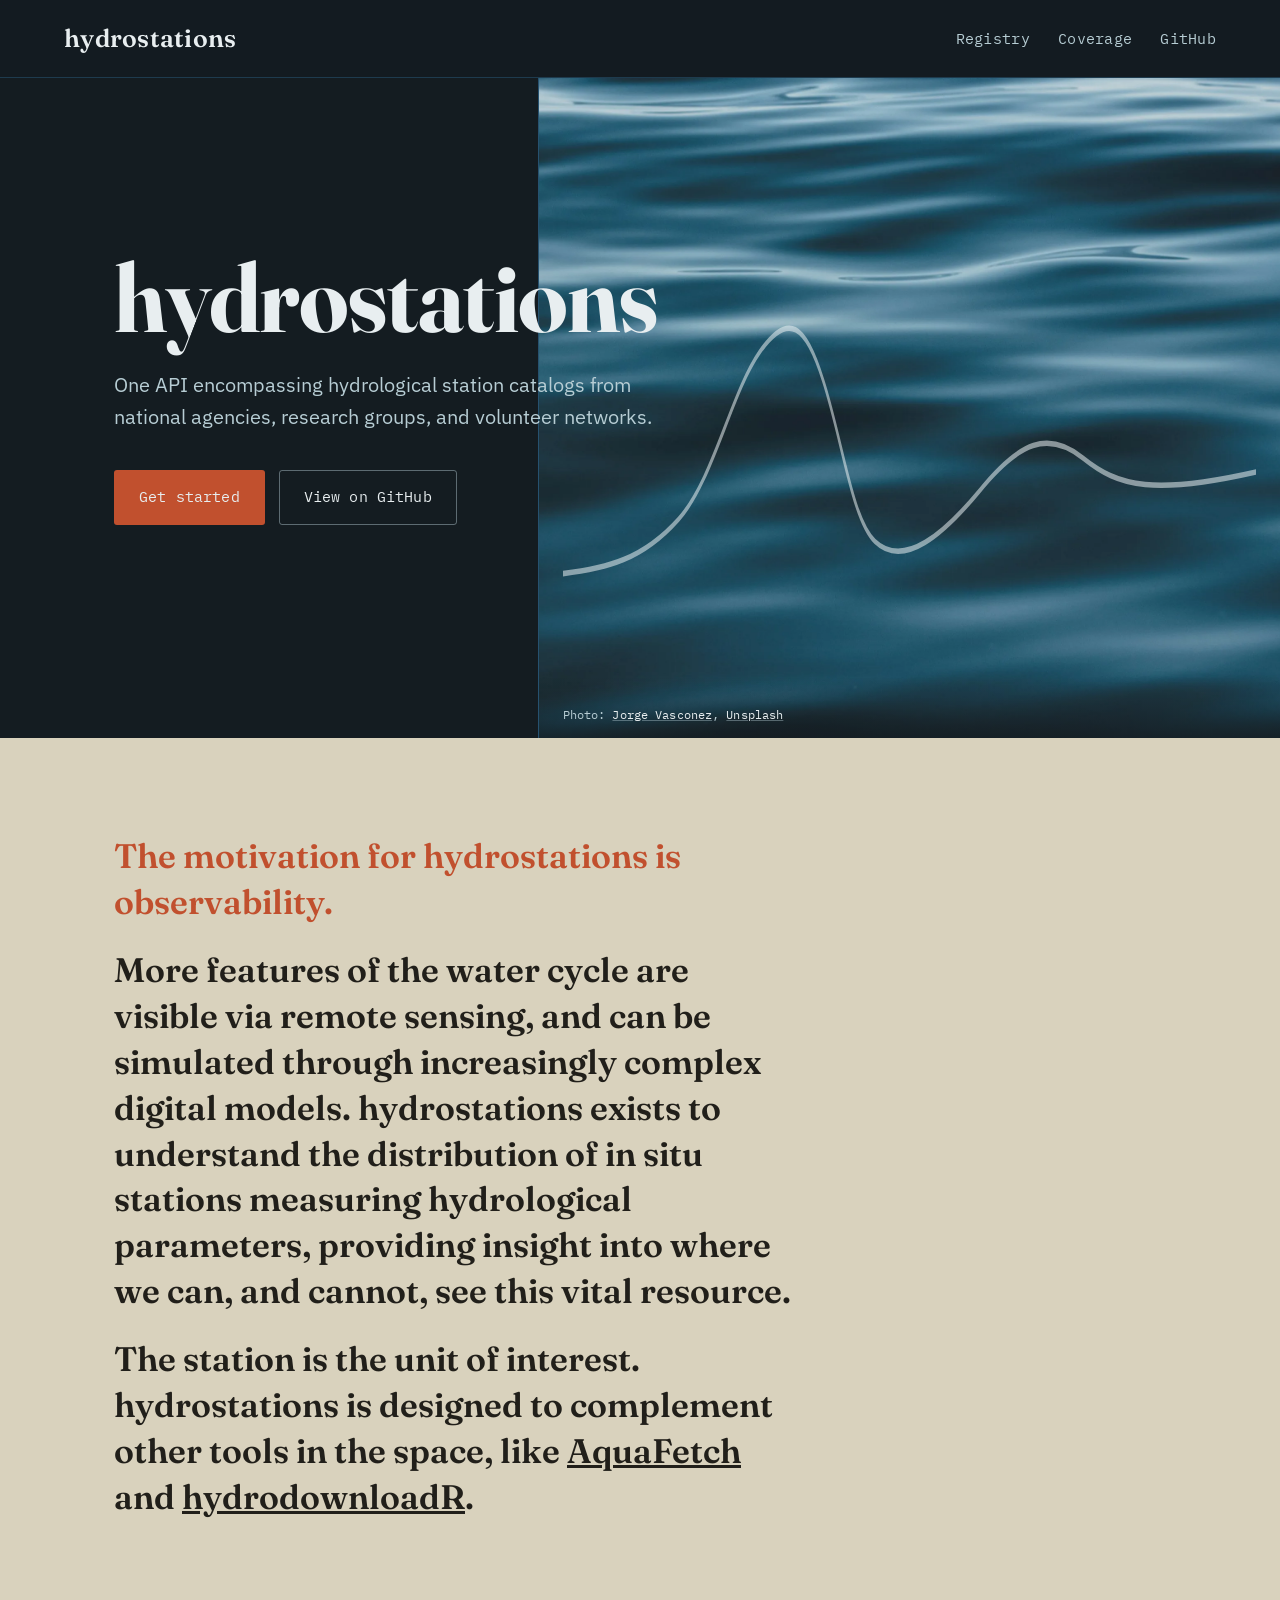
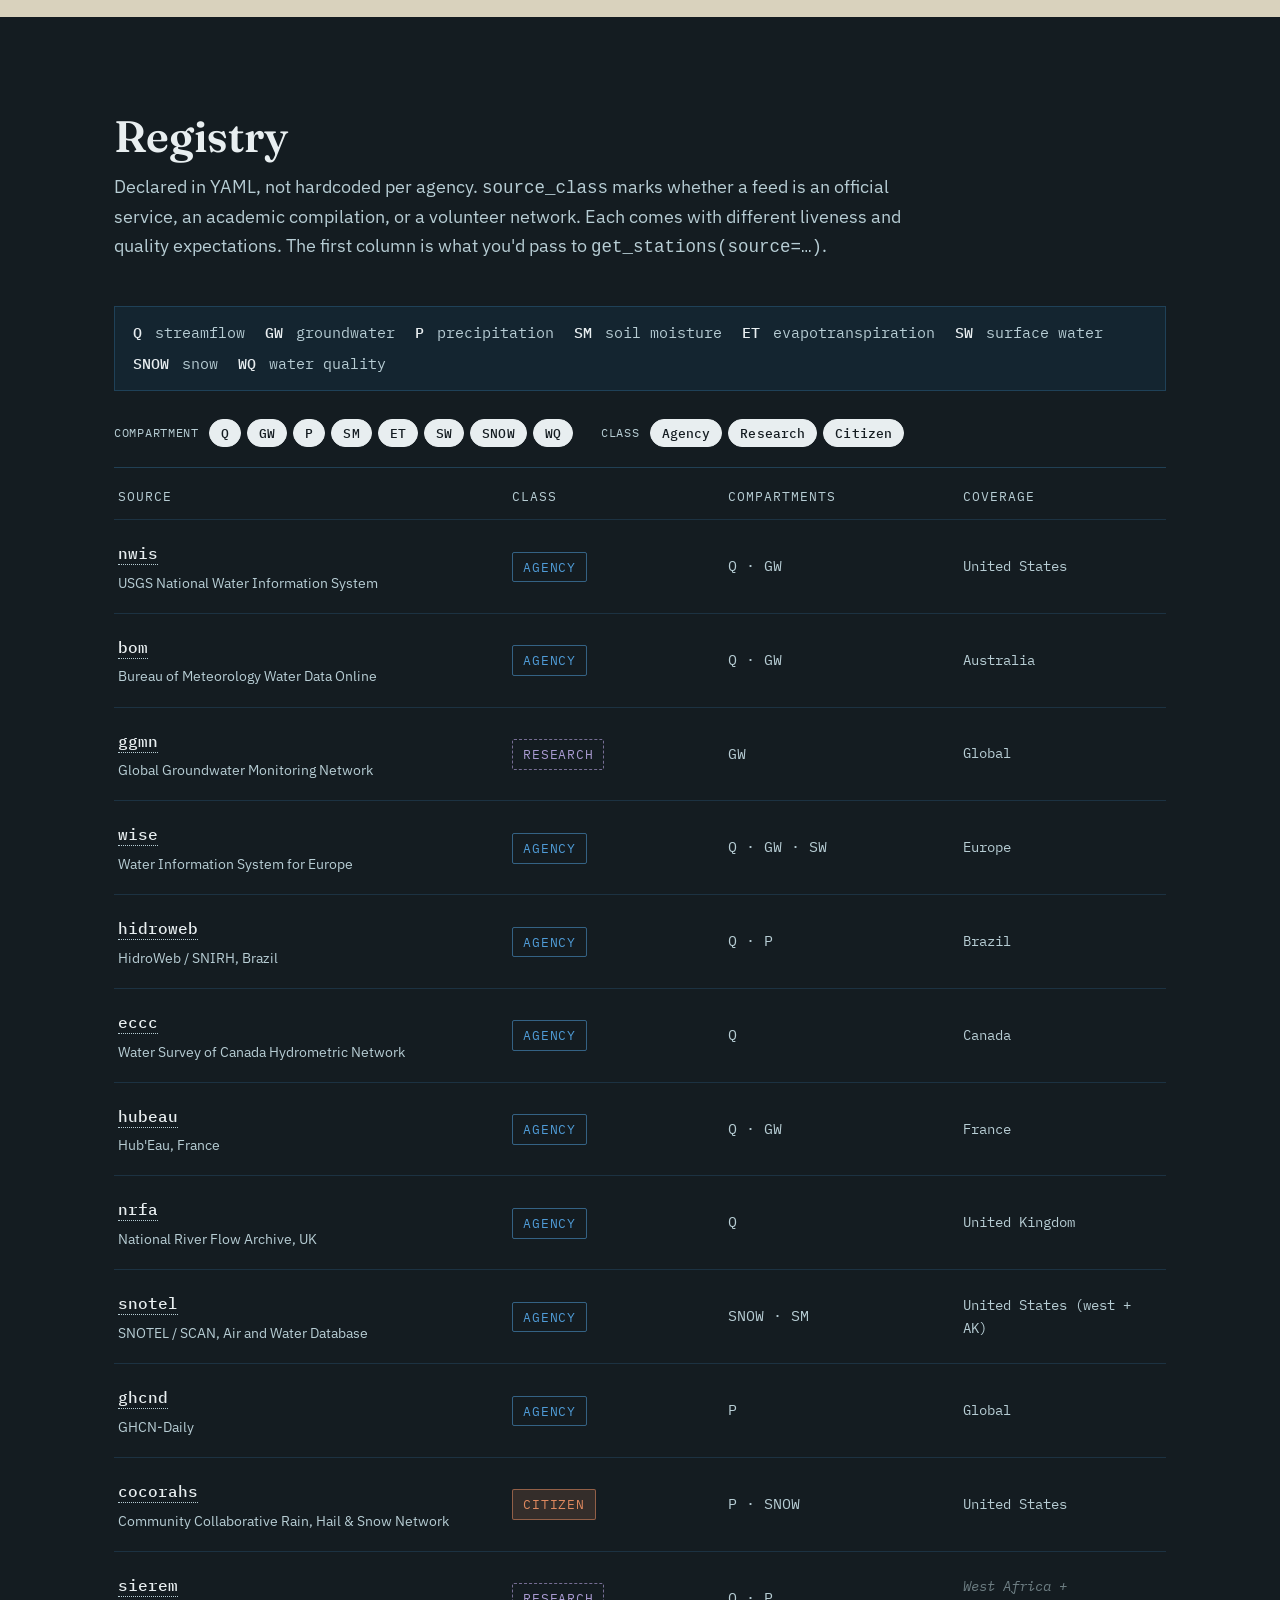
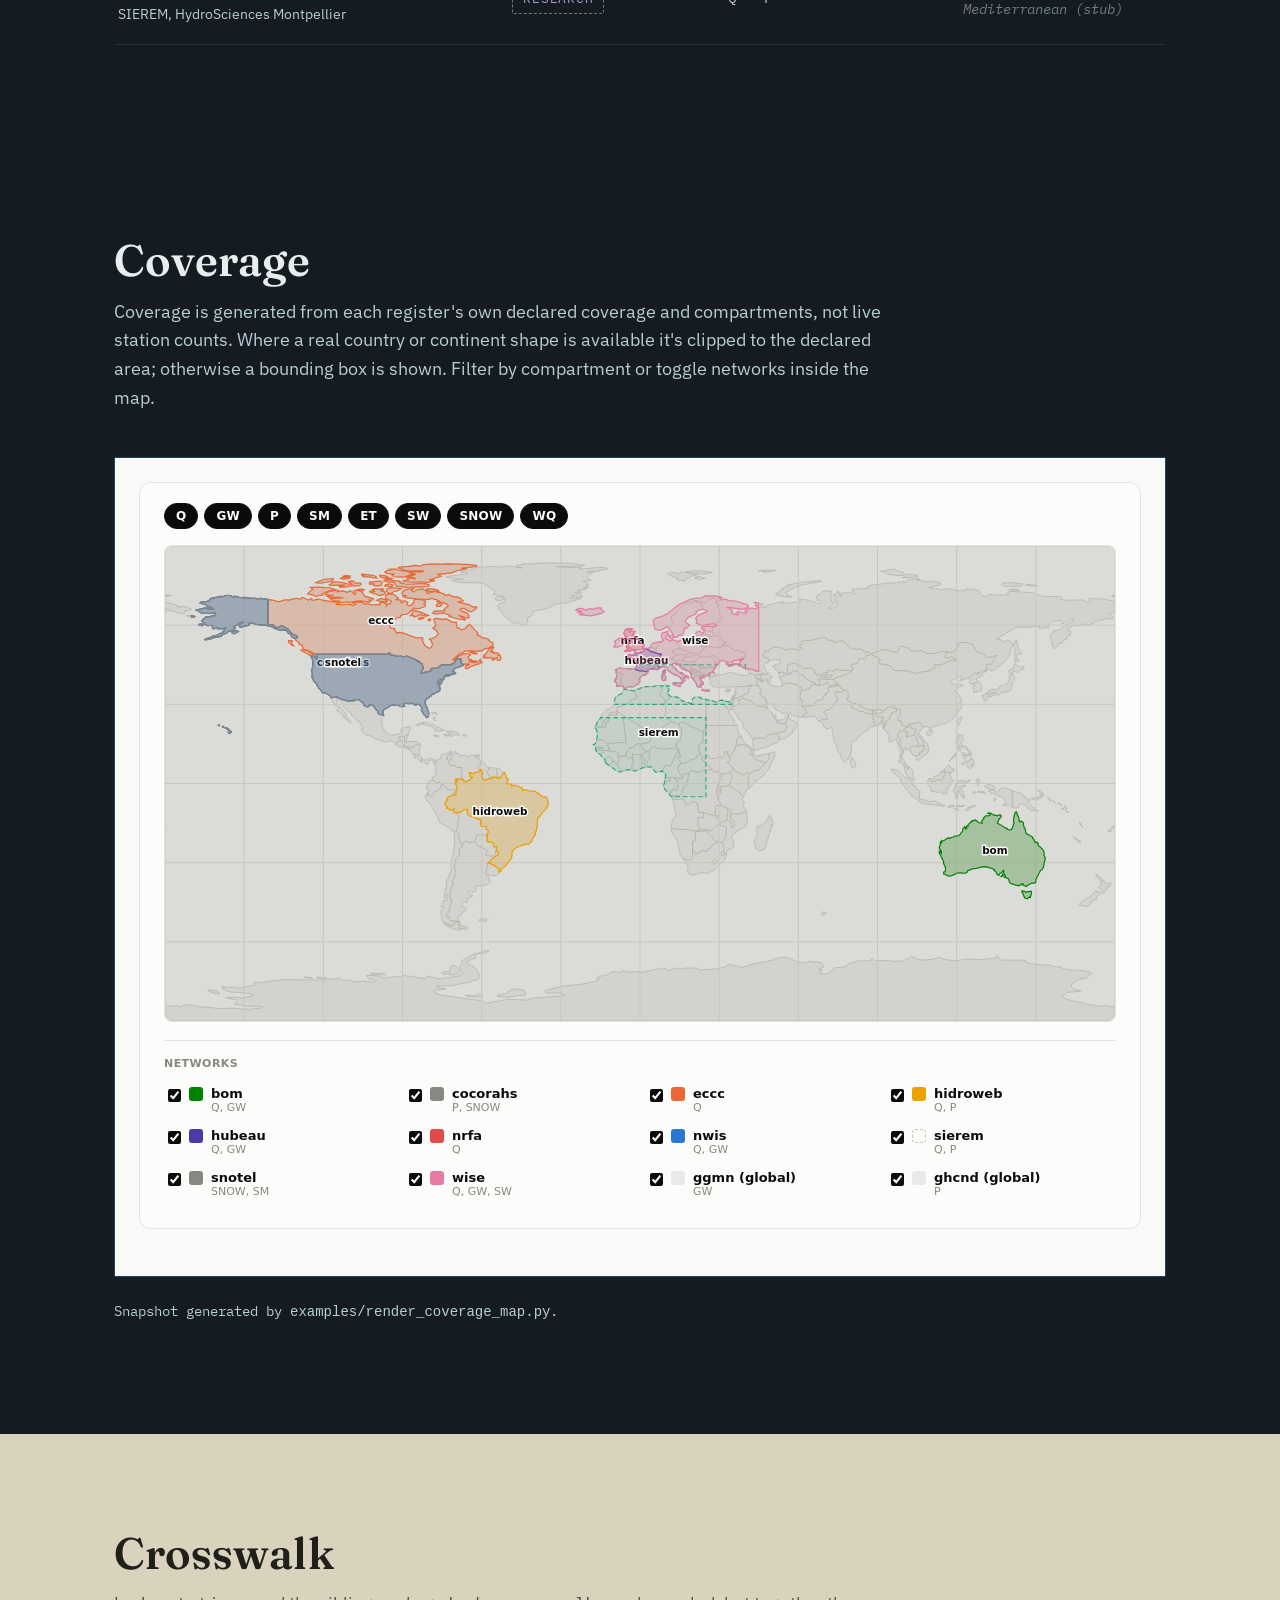
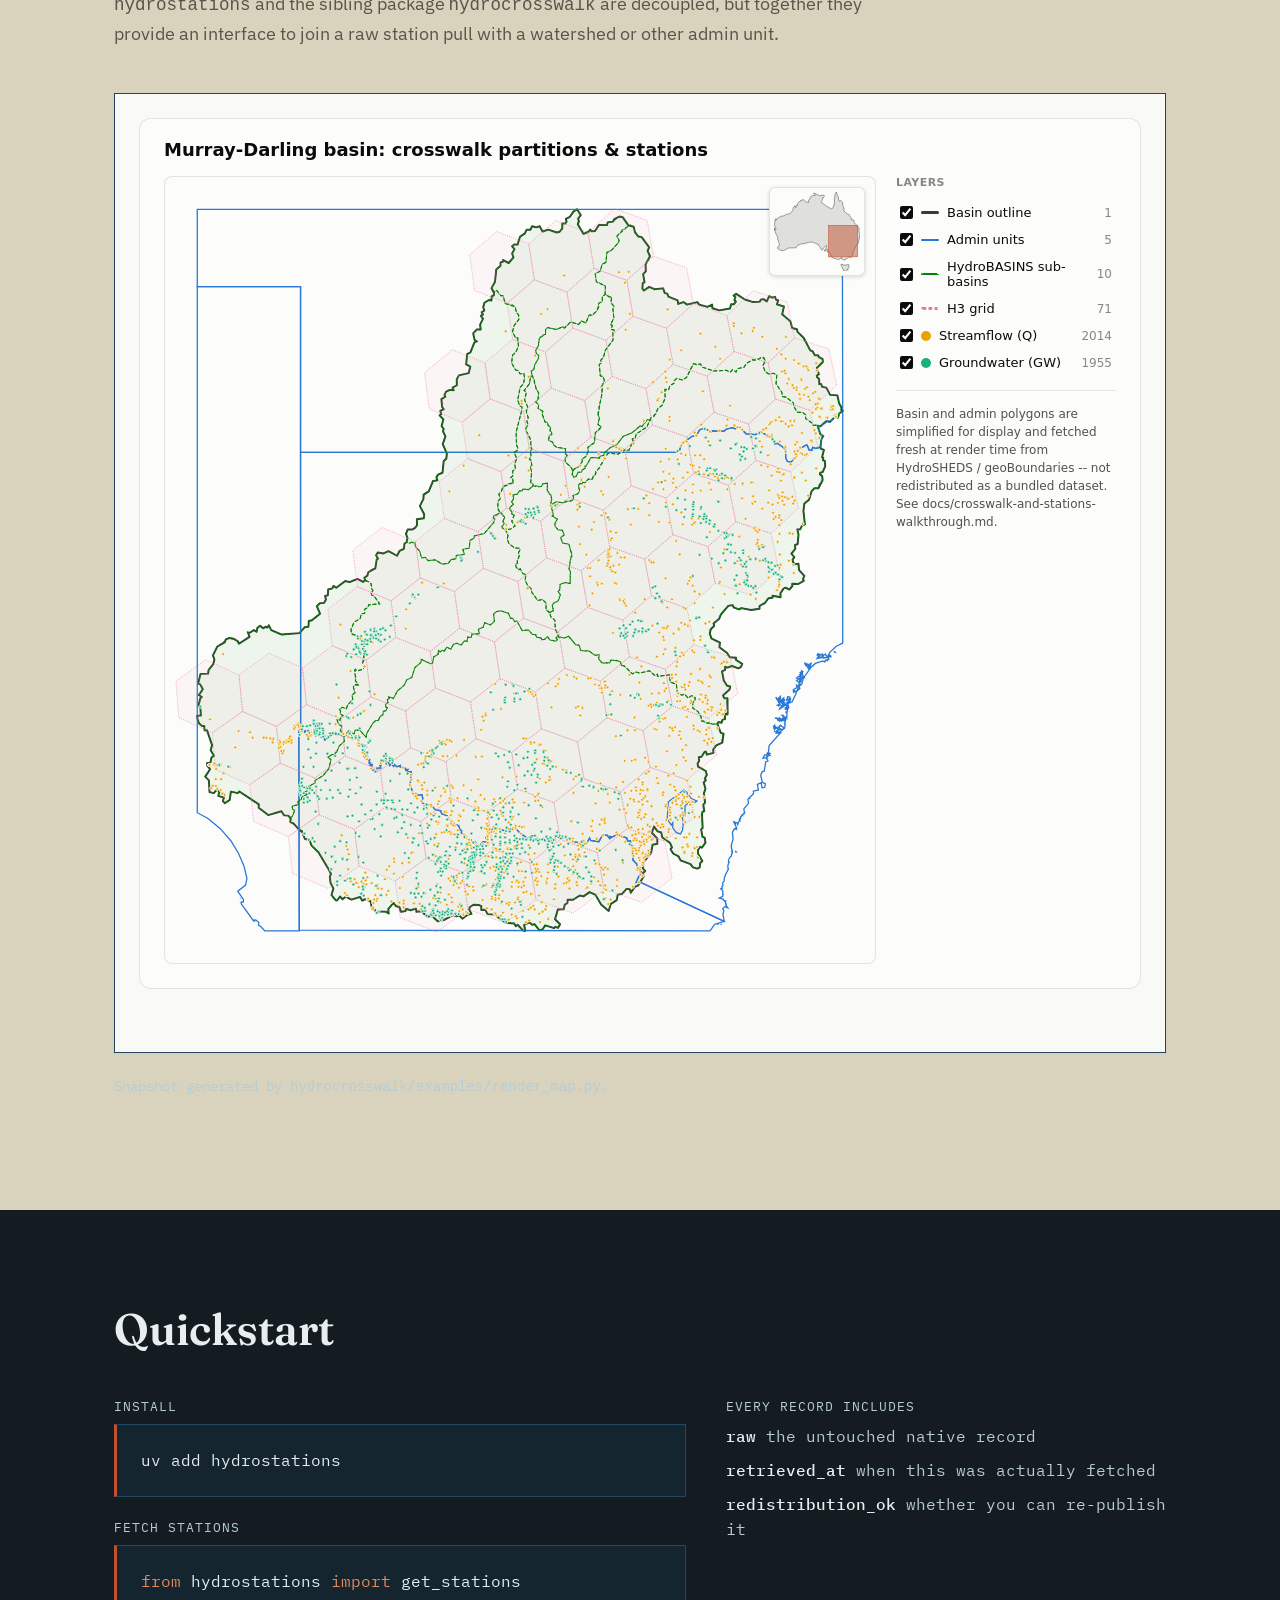
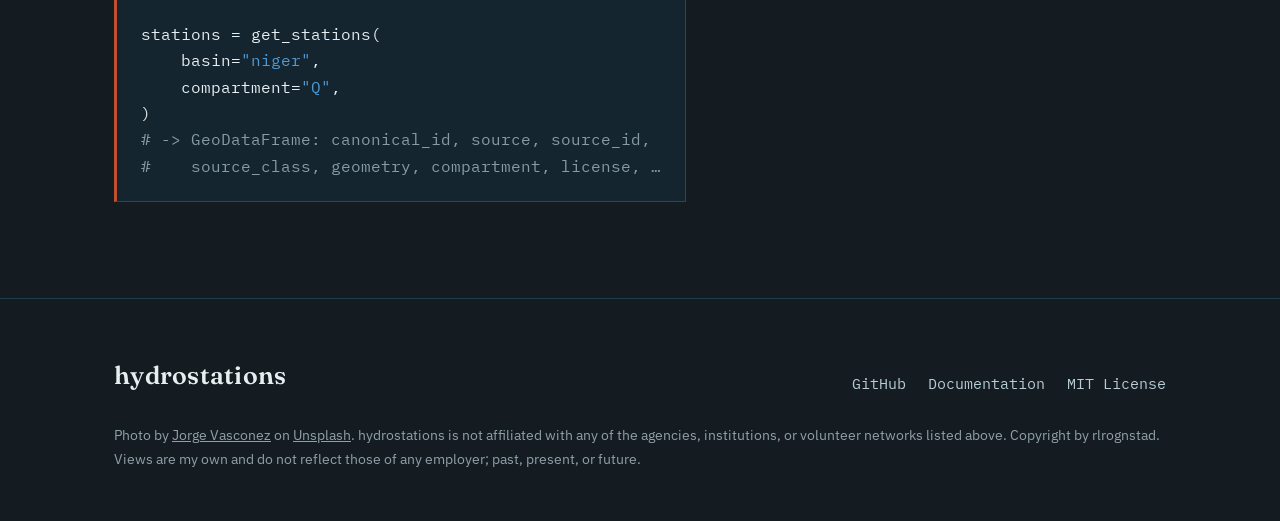
==== index.html @ c4069905 "Add the hydrostations landing page and a GitHub Pages publish script A static site (site/) covering " ====
<!doctype html>
<html lang="en">
<head>
  <meta charset="utf-8" />
  <meta name="viewport" content="width=device-width, initial-scale=1" />
  <title>hydrostations: one API over every gauge network</title>
  <meta name="description" content="A Python library unifying live-verified hydrological station catalogs (streamflow, groundwater, precipitation, snow, soil moisture) across government agencies, research compilations, and citizen-science networks." />
  <link rel="preconnect" href="https://fonts.googleapis.com" />
  <link rel="preconnect" href="https://fonts.gstatic.com" crossorigin />
  <link href="https://fonts.googleapis.com/css2?family=Fraunces:opsz,wght@9..144,600;9..144,700&family=IBM+Plex+Sans:wght@400;500;600&family=IBM+Plex+Mono:wght@400;500&display=swap" rel="stylesheet" />
  <link rel="stylesheet" href="styles.css" />
</head>
<body>

  <nav class="nav">
    <a class="nav-mark" href="#top">hydrostations</a>
    <ul class="nav-links">
      <li><a href="#register">Registry</a></li>
      <li><a href="#coverage">Coverage</a></li>
      <li><a href="https://github.com/rlrognstad/hydrostations">GitHub</a></li>
    </ul>
  </nav>

  <header class="hero" id="top">
    <figure class="hero-photo-frame">
      <picture>
        <source srcset="assets/hero.webp" type="image/webp" />
        <img src="assets/hero.jpg" alt="Close, rippled surface of dark blue water" />
      </picture>
      <svg class="hero-trace" viewBox="0 0 600 220" preserveAspectRatio="none" aria-hidden="true">
        <path d="M -10,170 C 40,168 70,164 100,150 C 130,136 145,105 170,90
                 C 195,75 210,80 225,100 C 242,122 250,150 270,158
                 C 295,168 330,155 360,140 C 395,122 420,118 450,128
                 C 480,138 510,142 610,132" />
      </svg>
      <figcaption>
        Photo:
        <a href="https://unsplash.com/@jorgeluis?utm_source=unsplash&amp;utm_medium=referral&amp;utm_content=creditCopyText">Jorge Vasconez</a>,
        <a href="https://unsplash.com/photos/blue-shallow-water-LCaKuYefLQk?utm_source=unsplash&amp;utm_medium=referral&amp;utm_content=creditCopyText">Unsplash</a>
      </figcaption>
    </figure>
    <div class="wrap">
      <div class="hero-copy">
        <h1>hydrostations</h1>
        <p class="hero-sub">
          One API encompassing hydrological station catalogs from national
          agencies, research groups, and volunteer networks.
        </p>
        <div class="hero-actions">
          <a class="btn btn-primary" href="#quickstart">Get started</a>
          <a class="btn btn-ghost" href="https://github.com/rlrognstad/hydrostations">View on GitHub</a>
        </div>
      </div>
    </div>
  </header>

  <section class="on-paper" id="why">
    <div class="wrap">
      <blockquote class="motivation">
        <p>The motivation for hydrostations is observability.</p>
        <p>
          More features of the water cycle are visible via remote sensing,
          and can be simulated through increasingly complex digital
          models. hydrostations exists to understand the distribution of
          in&nbsp;situ stations measuring hydrological parameters,
          providing insight into where we can, and cannot, see this vital
          resource.
        </p>
        <p>
          The station is the unit of interest. hydrostations is designed to
          complement other tools in the space, like
          <a href="https://github.com/hyex-research/AquaFetch">AquaFetch</a>
          and
          <a href="https://cran.r-project.org/package=hydrodownloadR">hydrodownloadR</a>.
        </p>
      </blockquote>
    </div>
  </section>

  <section id="registry">
    <div class="wrap">
      <div class="section-head">
        <h2>Registry</h2>
        <p>
          Declared in YAML, not hardcoded per agency. <code>source_class</code>
          marks whether a feed is an official service, an academic
          compilation, or a volunteer network. Each comes with different
          liveness and quality expectations. The first column is what you'd
          pass to <code>get_stations(source=…)</code>.
        </p>
      </div>

      <ul class="compartment-glossary">
        <li><b>Q</b> streamflow</li>
        <li><b>GW</b> groundwater</li>
        <li><b>P</b> precipitation</li>
        <li><b>SM</b> soil moisture</li>
        <li><b>ET</b> evapotranspiration</li>
        <li><b>SW</b> surface water</li>
        <li><b>SNOW</b> snow</li>
        <li><b>WQ</b> water quality</li>
      </ul>

      <div class="register-filters">
        <div class="filter-group" data-filter-group="compartment">
          <span class="filter-label">Compartment</span>
          <button type="button" class="chip active" data-value="Q">Q</button>
          <button type="button" class="chip active" data-value="GW">GW</button>
          <button type="button" class="chip active" data-value="P">P</button>
          <button type="button" class="chip active" data-value="SM">SM</button>
          <button type="button" class="chip active" data-value="ET">ET</button>
          <button type="button" class="chip active" data-value="SW">SW</button>
          <button type="button" class="chip active" data-value="SNOW">SNOW</button>
          <button type="button" class="chip active" data-value="WQ">WQ</button>
        </div>
        <div class="filter-group" data-filter-group="class">
          <span class="filter-label">Class</span>
          <button type="button" class="chip active" data-value="agency">Agency</button>
          <button type="button" class="chip active" data-value="research">Research</button>
          <button type="button" class="chip active" data-value="citizen">Citizen</button>
        </div>
      </div>

      <div class="register" id="register-table">
        <div class="register-row head">
          <div>Source</div>
          <div>Class</div>
          <div>Compartments</div>
          <div>Coverage</div>
        </div>

        <div class="register-row" data-class="agency" data-compartments="Q,GW">
          <div class="reg-name"><a href="https://waterdata.usgs.gov/nwis" target="_blank" rel="noopener"><code>nwis</code></a><small>USGS National Water Information System</small></div>
          <div><span class="badge agency">Agency</span></div>
          <div class="reg-compartments">Q · GW</div>
          <div class="reg-status">United States</div>
        </div>
        <div class="register-row" data-class="agency" data-compartments="Q,GW">
          <div class="reg-name"><a href="http://www.bom.gov.au/waterdata/" target="_blank" rel="noopener"><code>bom</code></a><small>Bureau of Meteorology Water Data Online</small></div>
          <div><span class="badge agency">Agency</span></div>
          <div class="reg-compartments">Q · GW</div>
          <div class="reg-status">Australia</div>
        </div>
        <div class="register-row" data-class="research" data-compartments="GW">
          <div class="reg-name"><a href="https://un-igrac.org/our-work/activities/global-groundwater-monitoring-network-ggmn/" target="_blank" rel="noopener"><code>ggmn</code></a><small>Global Groundwater Monitoring Network</small></div>
          <div><span class="badge research">Research</span></div>
          <div class="reg-compartments">GW</div>
          <div class="reg-status">Global</div>
        </div>
        <div class="register-row" data-class="agency" data-compartments="Q,GW,SW">
          <div class="reg-name"><a href="https://water.europa.eu/freshwater" target="_blank" rel="noopener"><code>wise</code></a><small>Water Information System for Europe</small></div>
          <div><span class="badge agency">Agency</span></div>
          <div class="reg-compartments">Q · GW · SW</div>
          <div class="reg-status">Europe</div>
        </div>
        <div class="register-row" data-class="agency" data-compartments="Q,P">
          <div class="reg-name"><a href="https://www.snirh.gov.br/hidroweb/" target="_blank" rel="noopener"><code>hidroweb</code></a><small>HidroWeb / SNIRH, Brazil</small></div>
          <div><span class="badge agency">Agency</span></div>
          <div class="reg-compartments">Q · P</div>
          <div class="reg-status">Brazil</div>
        </div>
        <div class="register-row" data-class="agency" data-compartments="Q">
          <div class="reg-name"><a href="https://wateroffice.ec.gc.ca/" target="_blank" rel="noopener"><code>eccc</code></a><small>Water Survey of Canada Hydrometric Network</small></div>
          <div><span class="badge agency">Agency</span></div>
          <div class="reg-compartments">Q</div>
          <div class="reg-status">Canada</div>
        </div>
        <div class="register-row" data-class="agency" data-compartments="Q,GW">
          <div class="reg-name"><a href="https://hubeau.eaufrance.fr/" target="_blank" rel="noopener"><code>hubeau</code></a><small>Hub'Eau, France</small></div>
          <div><span class="badge agency">Agency</span></div>
          <div class="reg-compartments">Q · GW</div>
          <div class="reg-status">France</div>
        </div>
        <div class="register-row" data-class="agency" data-compartments="Q">
          <div class="reg-name"><a href="https://nrfa.ceh.ac.uk/" target="_blank" rel="noopener"><code>nrfa</code></a><small>National River Flow Archive, UK</small></div>
          <div><span class="badge agency">Agency</span></div>
          <div class="reg-compartments">Q</div>
          <div class="reg-status">United Kingdom</div>
        </div>
        <div class="register-row" data-class="agency" data-compartments="SNOW,SM">
          <div class="reg-name"><a href="https://www.nrcs.usda.gov/programs-initiatives/sswsf-snow-survey-and-water-supply-forecasting-program" target="_blank" rel="noopener"><code>snotel</code></a><small>SNOTEL / SCAN, Air and Water Database</small></div>
          <div><span class="badge agency">Agency</span></div>
          <div class="reg-compartments">SNOW · SM</div>
          <div class="reg-status">United States (west + AK)</div>
        </div>
        <div class="register-row" data-class="agency" data-compartments="P">
          <div class="reg-name"><a href="https://www.ncei.noaa.gov/products/land-based-station/global-historical-climatology-network-daily" target="_blank" rel="noopener"><code>ghcnd</code></a><small>GHCN-Daily</small></div>
          <div><span class="badge agency">Agency</span></div>
          <div class="reg-compartments">P</div>
          <div class="reg-status">Global</div>
        </div>
        <div class="register-row" data-class="citizen" data-compartments="P,SNOW">
          <div class="reg-name"><a href="https://www.cocorahs.org/" target="_blank" rel="noopener"><code>cocorahs</code></a><small>Community Collaborative Rain, Hail &amp; Snow Network</small></div>
          <div><span class="badge citizen">Citizen</span></div>
          <div class="reg-compartments">P · SNOW</div>
          <div class="reg-status">United States</div>
        </div>
        <div class="register-row" data-class="research" data-compartments="Q,P">
          <div class="reg-name"><a href="http://www.hydrosciences.fr/sierem/" target="_blank" rel="noopener"><code>sierem</code></a><small>SIEREM, HydroSciences Montpellier</small></div>
          <div><span class="badge research">Research</span></div>
          <div class="reg-compartments">Q · P</div>
          <div class="reg-status stub">West Africa + Mediterranean (stub)</div>
        </div>
      </div>
      <p class="register-empty" id="register-empty" hidden>No sources match the current filters.</p>
    </div>
  </section>

  <section id="coverage">
    <div class="wrap">
      <div class="section-head">
        <h2>Coverage</h2>
        <p>
          Coverage is generated from each register's own declared coverage and
          compartments, not live station counts. Where a real country or
          continent shape is available it's clipped to the declared area; otherwise
          a bounding box is shown. Filter by compartment or toggle
          networks inside the map.
        </p>
      </div>
      <iframe class="viz-frame viz-frame-coverage" src="assets/coverage-map.html" title="hydrostations network coverage map" loading="lazy"></iframe>
      <p class="viz-caption">Snapshot generated by <code>examples/render_coverage_map.py</code>.</p>
    </div>
  </section>

  <section class="on-paper" id="in-practice">
    <div class="wrap">
      <div class="section-head">
        <h2>Crosswalk</h2>
        <p>
          <code>hydrostations</code> and the sibling package
          <code>hydrocrosswalk</code> are decoupled, but together
          they provide an interface to join a raw station pull with
          a watershed or other admin unit.
        </p>
      </div>
      <iframe class="viz-frame viz-frame-crosswalk" src="assets/crosswalk-map.html" title="Murray-Darling basin crosswalk example" loading="lazy"></iframe>
      <p class="viz-caption">Snapshot generated by <code>hydrocrosswalk/examples/render_map.py</code>.</p>
    </div>
  </section>

  <section id="quickstart">
    <div class="wrap">
      <div class="section-head">
        <h2>Quickstart</h2>
      </div>

      <div class="quickstart-grid">
        <div>
          <p class="code-label">install</p>
          <pre class="code">uv add hydrostations</pre>
          <p class="code-label" style="margin-top: 20px;">fetch stations</p>
          <pre class="code"><span class="tok-kw">from</span> hydrostations <span class="tok-kw">import</span> get_stations

stations = get_stations(
    basin=<span class="tok-str">"niger"</span>,
    compartment=<span class="tok-str">"Q"</span>,
)
<span class="tok-com"># -&gt; GeoDataFrame: canonical_id, source, source_id,</span>
<span class="tok-com">#    source_class, geometry, compartment, license, …</span></pre>
        </div>
        <div>
          <p class="code-label">every record includes</p>
          <ul class="compartment-list" style="grid-template-columns: 1fr;">
            <li><b>raw</b> the untouched native record</li>
            <li><b>retrieved_at</b> when this was actually fetched</li>
            <li><b>redistribution_ok</b> whether you can re-publish it</li>
          </ul>
        </div>
      </div>
    </div>
  </section>

  <footer>
    <div class="wrap">
      <div class="footer-row">
        <a class="nav-mark" href="#top">hydrostations</a>
        <ul class="footer-links">
          <li><a href="https://github.com/rlrognstad/hydrostations">GitHub</a></li>
          <li><a href="https://github.com/rlrognstad/hydrostations/blob/main/packages/hydrostations/README.md">Documentation</a></li>
          <li><a href="https://github.com/rlrognstad/hydrostations/blob/main/LICENSE">MIT License</a></li>
        </ul>
      </div>
      <p class="footer-fine">
        Photo by <a href="https://unsplash.com/@jorgeluis?utm_source=unsplash&amp;utm_medium=referral&amp;utm_content=creditCopyText">Jorge Vasconez</a>
        on <a href="https://unsplash.com/photos/blue-shallow-water-LCaKuYefLQk?utm_source=unsplash&amp;utm_medium=referral&amp;utm_content=creditCopyText">Unsplash</a>.
        hydrostations is not affiliated with any of the agencies, institutions, or volunteer networks listed above.
        Copyright by rlrognstad. Views are my own and do not reflect those of any employer; past, present, or future.
      </p>
    </div>
  </footer>

  <script>
    (function () {
      var table = document.getElementById('register-table');
      var empty = document.getElementById('register-empty');
      if (!table) return;

      var rows = Array.prototype.slice.call(table.querySelectorAll('.register-row:not(.head)'));
      var active = { compartment: new Set(), class: new Set() };

      document.querySelectorAll('.filter-group').forEach(function (group) {
        var kind = group.dataset.filterGroup;
        group.querySelectorAll('.chip').forEach(function (chip) {
          active[kind].add(chip.dataset.value);
          chip.addEventListener('click', function () {
            var value = chip.dataset.value;
            if (active[kind].has(value)) {
              active[kind].delete(value);
              chip.classList.remove('active');
            } else {
              active[kind].add(value);
              chip.classList.add('active');
            }
            applyFilters();
          });
        });
      });

      function applyFilters() {
        var visibleCount = 0;
        rows.forEach(function (row) {
          var rowClass = row.dataset.class;
          var rowCompartments = row.dataset.compartments.split(',');
          var matches = active.class.has(rowClass) &&
            rowCompartments.some(function (c) { return active.compartment.has(c); });
          row.classList.toggle('filtered-out', !matches);
          if (matches) visibleCount++;
        });
        if (empty) empty.hidden = visibleCount > 0;
      }
    })();
  </script>
</body>
</html>
---- styles.css ----
/* ---------------------------------------------------------------
   hydrostations landing page
   Palette sampled directly from the hero photograph (deep rippled
   water) plus one deliberate accent: --gauge, the rust-red used on
   physical staff gauges and flood-stage markers -- an accent drawn
   from the subject's own field equipment, not a generic "pop" color.
   ----------------------------------------------------------------*/

:root {
  --ink: #141c21;
  --deep: #142530;
  --water: #1c3a4d;
  --ripple: #3576a3;
  --foam: #b7cdd4;
  --mist: #e8eef0;
  --paper: #d9d2bd;
  --paper-ink: #211f1a;
  --gauge: #c1502e;
  --gauge-bright: #dd6a44;
  --agency: #4f9bd6;
  --research: #a99ad1;
  --citizen: #e0895f;

  --font-display: "Fraunces", serif;
  --font-body: "IBM Plex Sans", sans-serif;
  --font-mono: "IBM Plex Mono", monospace;

  --measure: 72ch;
  --edge: clamp(20px, 5vw, 64px);
}

* {
  box-sizing: border-box;
}

html {
  scroll-behavior: smooth;
}

@media (prefers-reduced-motion: reduce) {
  html {
    scroll-behavior: auto;
  }
  *,
  *::before,
  *::after {
    animation-duration: 0.01ms !important;
    animation-iteration-count: 1 !important;
    transition-duration: 0.01ms !important;
  }
}

body {
  margin: 0;
  background: var(--ink);
  color: var(--mist);
  font-family: var(--font-body);
  font-size: 18px;
  line-height: 1.65;
  -webkit-font-smoothing: antialiased;
}

a {
  color: inherit;
}

::selection {
  background: var(--gauge);
  color: var(--mist);
}

:focus-visible {
  outline: 2px solid var(--gauge-bright);
  outline-offset: 3px;
}

img {
  max-width: 100%;
  display: block;
}

.wrap {
  max-width: 1180px;
  margin-inline: auto;
  padding-inline: var(--edge);
}

/* ---------- nav ---------- */

.nav {
  position: sticky;
  top: 0;
  z-index: 20;
  display: flex;
  align-items: center;
  justify-content: space-between;
  padding: 18px var(--edge);
  background: color-mix(in srgb, var(--ink) 88%, transparent);
  backdrop-filter: blur(10px);
  border-bottom: 1px solid color-mix(in srgb, var(--ripple) 35%, transparent);
}

.nav-mark {
  font-family: var(--font-display);
  font-weight: 600;
  font-size: 25px;
  letter-spacing: 0.01em;
  text-decoration: none;
  color: var(--mist);
}

.nav-links {
  display: flex;
  gap: 28px;
  list-style: none;
  margin: 0;
  padding: 0;
  font-family: var(--font-mono);
  font-size: 14.5px;
  letter-spacing: 0.02em;
}

.nav-links a {
  text-decoration: none;
  color: var(--foam);
  transition: color 0.15s ease;
}

.nav-links a:hover {
  color: var(--mist);
}

@media (max-width: 640px) {
  .nav-links {
    gap: 16px;
  }
  .nav-links li:nth-child(3) {
    display: none;
  }
}

/* ---------- hero ---------- */

.hero {
  position: relative;
  background: var(--ink);
  overflow: hidden;
  min-height: clamp(540px, 58vw, 660px);
  display: flex;
  align-items: center;
}

.hero > .wrap {
  width: 100%;
}

.hero-copy {
  position: relative;
  z-index: 1;
  max-width: 600px;
  padding-block: 76px;
}

@media (max-width: 900px) {
  .hero {
    display: flex;
    flex-direction: column;
    min-height: 0;
  }
  .hero-copy {
    max-width: none;
    padding-block: 32px 40px;
  }
}

.eyebrow {
  font-family: var(--font-mono);
  font-size: 14.5px;
  letter-spacing: 0.08em;
  text-transform: uppercase;
  color: var(--foam);
  margin: 0 0 20px;
}

.hero h1 {
  font-family: var(--font-display);
  font-weight: 700;
  font-size: clamp(56px, 7.5vw, 96px);
  line-height: 0.95;
  letter-spacing: -0.01em;
  margin: 0 0 26px;
  color: var(--mist);
}

@media (max-width: 900px) {
  .hero h1 {
    font-size: clamp(38px, 11vw, 64px);
  }
}

.hero-sub {
  font-size: clamp(18px, 1.6vw, 21px);
  line-height: 1.6;
  color: var(--foam);
  max-width: 46ch;
  margin: 0 0 36px;
}

.hero-actions {
  display: flex;
  flex-wrap: wrap;
  gap: 14px;
  align-items: center;
  margin-bottom: 40px;
}

.btn {
  display: inline-flex;
  align-items: center;
  gap: 8px;
  padding: 14px 24px;
  font-family: var(--font-mono);
  font-size: 15px;
  letter-spacing: 0.01em;
  text-decoration: none;
  border-radius: 3px;
  border: 1px solid transparent;
  transition: transform 0.15s ease, background 0.15s ease, border-color 0.15s ease;
}

.btn:hover {
  transform: translateY(-1px);
}

.btn-primary {
  background: var(--gauge);
  color: var(--mist);
}

.btn-primary:hover {
  background: var(--gauge-bright);
}

.btn-ghost {
  border-color: color-mix(in srgb, var(--foam) 45%, transparent);
  color: var(--mist);
}

.btn-ghost:hover {
  border-color: var(--mist);
}

.hero-photo-frame {
  position: absolute;
  inset: 0;
  left: 42%;
  margin: 0;
  border: none;
  padding: 0;
  background: var(--deep);
  border-left: 1px solid color-mix(in srgb, var(--ripple) 55%, transparent);
}

.hero-photo-frame picture {
  display: block;
  position: relative;
  overflow: hidden;
  height: 100%;
}

.hero-photo-frame img {
  width: 100%;
  height: 100%;
  object-fit: cover;
}

.hero-trace {
  position: absolute;
  inset: 24px;
  bottom: auto;
  height: calc(100% - 48px);
  width: calc(100% - 48px);
  pointer-events: none;
}

@media (max-width: 900px) {
  .hero-photo-frame {
    position: static;
    inset: auto;
    border-left: none;
    border-top: 1px solid color-mix(in srgb, var(--ripple) 55%, transparent);
    order: -1;
  }
  .hero-photo-frame picture {
    aspect-ratio: 16 / 10;
    height: auto;
  }
}

.hero-trace path {
  fill: none;
  stroke: var(--mist);
  stroke-width: 2;
  stroke-linecap: round;
  opacity: 0.55;
  stroke-dasharray: 1400;
  stroke-dashoffset: 1400;
  animation: draw-trace 2.8s 0.3s cubic-bezier(0.16, 1, 0.3, 1) forwards;
}

@keyframes draw-trace {
  to {
    stroke-dashoffset: 0;
  }
}

@media (prefers-reduced-motion: reduce) {
  .hero-trace path {
    animation: none;
    stroke-dashoffset: 0;
  }
}

.hero-photo-frame figcaption {
  position: absolute;
  left: 0;
  right: 0;
  bottom: 0;
  padding: 28px 24px 14px;
  background: linear-gradient(to top, color-mix(in srgb, var(--ink) 75%, transparent), transparent);
  font-family: var(--font-mono);
  font-size: 12px;
  letter-spacing: 0.01em;
  color: var(--foam);
  line-height: 1.6;
}

.hero-photo-frame figcaption a {
  color: var(--mist);
  text-decoration: underline;
  text-decoration-color: color-mix(in srgb, var(--foam) 40%, transparent);
}

/* ---------- motivation ---------- */

.motivation {
  margin: 0;
  max-width: 62ch;
}

.motivation p {
  font-family: var(--font-display);
  font-weight: 600;
  font-size: clamp(24px, 3vw, 34px);
  line-height: 1.35;
  margin: 0 0 22px;
  color: var(--paper-ink);
}

.motivation p:first-child {
  color: var(--gauge);
}

.motivation p:last-child {
  margin-bottom: 0;
}

/* ---------- section scaffolding ---------- */

section {
  padding: 96px 0;
}

.section-head {
  margin-bottom: 44px;
  max-width: var(--measure);
}

.section-head h2 {
  font-family: var(--font-display);
  font-weight: 600;
  font-size: clamp(30px, 4vw, 44px);
  line-height: 1.05;
  margin: 0 0 14px;
  color: var(--mist);
}

.section-head p {
  color: var(--foam);
  font-size: 17.5px;
  margin: 0;
}

section.on-paper {
  background: var(--paper);
  color: var(--paper-ink);
}

section.on-paper .section-head h2 {
  color: var(--paper-ink);
}

section.on-paper .section-head p {
  color: color-mix(in srgb, var(--paper-ink) 70%, transparent);
}

/* ---------- register table ---------- */

.compartment-glossary {
  display: flex;
  flex-wrap: wrap;
  gap: 8px 20px;
  list-style: none;
  margin: 0 0 28px;
  padding: 14px 18px;
  background: var(--deep);
  border: 1px solid color-mix(in srgb, var(--ripple) 35%, transparent);
  font-family: var(--font-mono);
  font-size: 14.5px;
  color: var(--foam);
}

.compartment-glossary b {
  color: var(--mist);
  font-weight: 500;
  margin-right: 4px;
}

.register-filters {
  display: flex;
  flex-wrap: wrap;
  gap: 10px 28px;
  margin-bottom: 20px;
}

.filter-group {
  display: flex;
  flex-wrap: wrap;
  align-items: center;
  gap: 6px;
}

.filter-label {
  font-family: var(--font-mono);
  font-size: 12px;
  letter-spacing: 0.06em;
  text-transform: uppercase;
  color: var(--foam);
  margin-right: 4px;
}

.chip {
  font-family: var(--font-mono);
  font-size: 12.5px;
  font-weight: 500;
  letter-spacing: 0.01em;
  padding: 5px 11px;
  border-radius: 999px;
  border: 1px solid color-mix(in srgb, var(--ripple) 55%, transparent);
  background: none;
  color: var(--foam);
  cursor: pointer;
  transition: background 0.12s ease, color 0.12s ease, border-color 0.12s ease;
}

.chip.active {
  background: var(--mist);
  color: var(--ink);
  border-color: var(--mist);
}

.register-row.filtered-out {
  display: none;
}

.register-empty {
  padding: 24px 4px;
  color: var(--foam);
  font-size: 14.5px;
}

.register {
  border-top: 1px solid color-mix(in srgb, var(--ripple) 40%, transparent);
}

.register-row {
  display: grid;
  grid-template-columns: 1.9fr 1fr 1.1fr 1fr;
  gap: 16px;
  align-items: center;
  padding: 18px 4px;
  border-bottom: 1px solid color-mix(in srgb, var(--ripple) 25%, transparent);
}

.register-row.head {
  font-family: var(--font-mono);
  font-size: 12.5px;
  letter-spacing: 0.08em;
  text-transform: uppercase;
  color: var(--foam);
  padding-bottom: 12px;
}

.reg-name a {
  text-decoration: none;
  border-bottom: 1px dotted var(--foam);
}

.reg-name a:hover code,
.reg-name a:focus-visible code {
  color: var(--agency);
}

.reg-name a:hover,
.reg-name a:focus-visible {
  border-bottom-style: solid;
  border-bottom-color: var(--agency);
}

.reg-name code {
  font-family: var(--font-mono);
  font-size: 16px;
  font-weight: 500;
  color: var(--mist);
  background: none;
}

.reg-name small {
  display: block;
  font-weight: 400;
  color: var(--foam);
  font-size: 14px;
  margin-top: 4px;
}

.badge {
  display: inline-flex;
  align-items: center;
  gap: 6px;
  font-family: var(--font-mono);
  font-size: 12.5px;
  letter-spacing: 0.06em;
  text-transform: uppercase;
  padding: 4px 10px;
  border-radius: 2px;
  width: fit-content;
}

.badge.agency {
  color: var(--agency);
  border: 1px solid color-mix(in srgb, var(--agency) 55%, transparent);
}

.badge.research {
  color: var(--research);
  border: 1px dashed color-mix(in srgb, var(--research) 65%, transparent);
}

.badge.citizen {
  color: var(--citizen);
  background: color-mix(in srgb, var(--citizen) 16%, transparent);
  border: 1px solid color-mix(in srgb, var(--citizen) 55%, transparent);
}

.reg-compartments {
  font-family: var(--font-mono);
  font-size: 15px;
  color: var(--foam);
}

.reg-status {
  font-family: var(--font-mono);
  font-size: 14px;
  color: var(--foam);
}

.reg-status.stub {
  color: color-mix(in srgb, var(--foam) 55%, transparent);
  font-style: italic;
}

@media (max-width: 720px) {
  .register-row {
    grid-template-columns: 1fr;
    gap: 8px;
    padding: 18px 4px;
  }
  .register-row.head {
    display: none;
  }
}

/* ---------- viz embeds ---------- */

.viz-frame {
  width: 100%;
  border: 1px solid color-mix(in srgb, var(--ripple) 40%, transparent);
  background: var(--deep);
}

.viz-frame-coverage {
  height: 820px;
}

.viz-frame-crosswalk {
  height: 960px;
}

.viz-caption {
  margin-top: 14px;
  font-family: var(--font-mono);
  font-size: 14px;
  color: var(--foam);
}

.viz-caption a {
  color: var(--foam);
}

@media (max-width: 720px) {
  .viz-frame-coverage {
    height: 640px;
  }
  .viz-frame-crosswalk {
    height: 760px;
  }
}

/* ---------- quickstart ---------- */

.quickstart-grid {
  display: grid;
  grid-template-columns: 1fr 1fr;
  gap: 40px;
  align-items: start;
}

@media (max-width: 860px) {
  .quickstart-grid {
    grid-template-columns: 1fr;
  }
}

pre.code {
  margin: 0;
  padding: 22px 24px;
  background: var(--deep);
  border: 1px solid color-mix(in srgb, var(--ripple) 45%, transparent);
  border-left: 3px solid var(--gauge);
  overflow-x: auto;
  font-family: var(--font-mono);
  font-size: 15.5px;
  line-height: 1.7;
  color: var(--mist);
}

pre.code + pre.code {
  margin-top: 16px;
}

.code-label {
  font-family: var(--font-mono);
  font-size: 12.5px;
  letter-spacing: 0.08em;
  text-transform: uppercase;
  color: var(--foam);
  margin: 0 0 8px;
}

.tok-kw {
  color: var(--citizen);
}
.tok-str {
  color: var(--agency);
}
.tok-com {
  color: color-mix(in srgb, var(--foam) 70%, transparent);
}

.compartment-list {
  list-style: none;
  margin: 0;
  padding: 0;
  font-family: var(--font-mono);
  font-size: 15.5px;
  color: var(--foam);
  display: grid;
  grid-template-columns: 1fr 1fr;
  gap: 8px 20px;
}

.compartment-list b {
  color: var(--mist);
  font-weight: 500;
}

/* ---------- footer ---------- */

footer {
  padding: 56px 0 40px;
  border-top: 1px solid color-mix(in srgb, var(--ripple) 35%, transparent);
}

.footer-row {
  display: flex;
  flex-wrap: wrap;
  justify-content: space-between;
  align-items: flex-end;
  gap: 24px;
  margin-bottom: 28px;
}

.footer-links {
  display: flex;
  gap: 22px;
  list-style: none;
  margin: 0;
  padding: 0;
  font-family: var(--font-mono);
  font-size: 14.5px;
}

.footer-links a {
  color: var(--foam);
  text-decoration: none;
}

.footer-links a:hover {
  color: var(--mist);
}

.footer-fine {
  font-size: 14px;
  color: color-mix(in srgb, var(--foam) 75%, transparent);
  line-height: 1.7;
}

.footer-fine a {
  color: inherit;
}
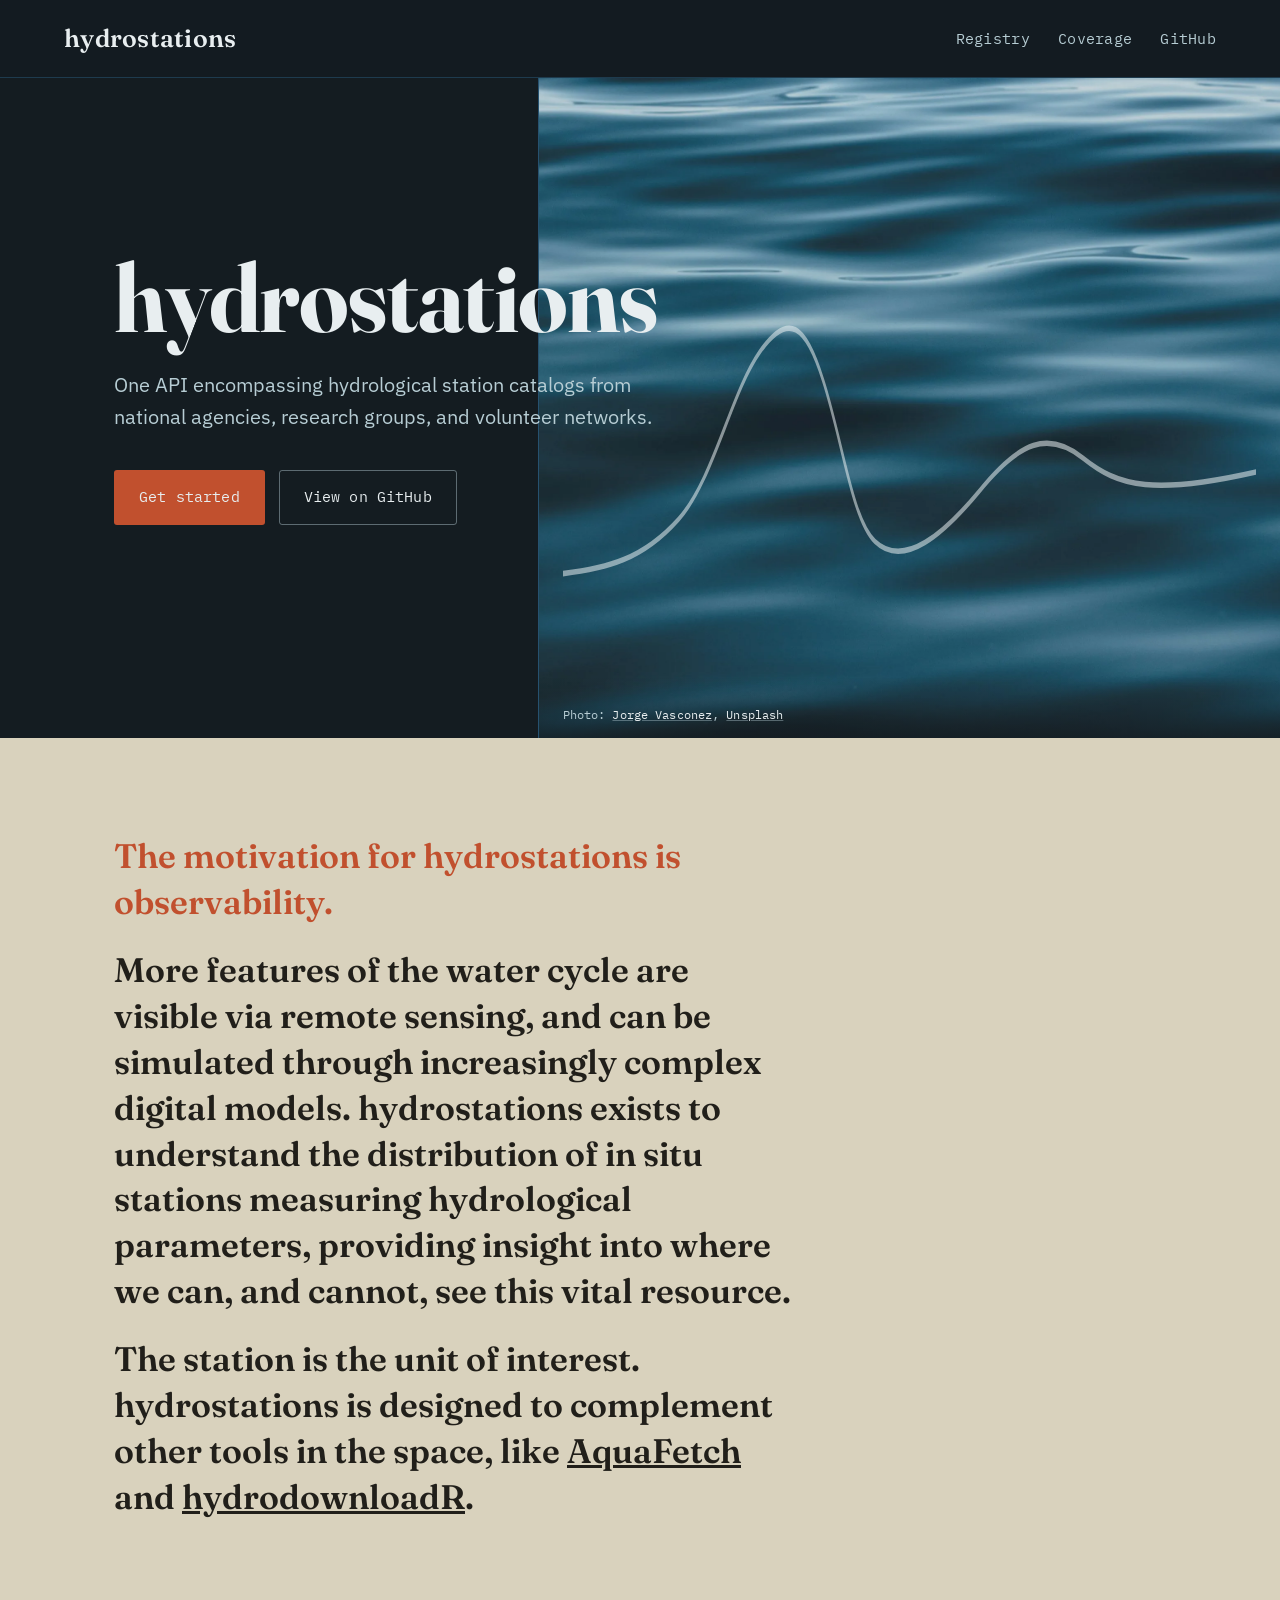
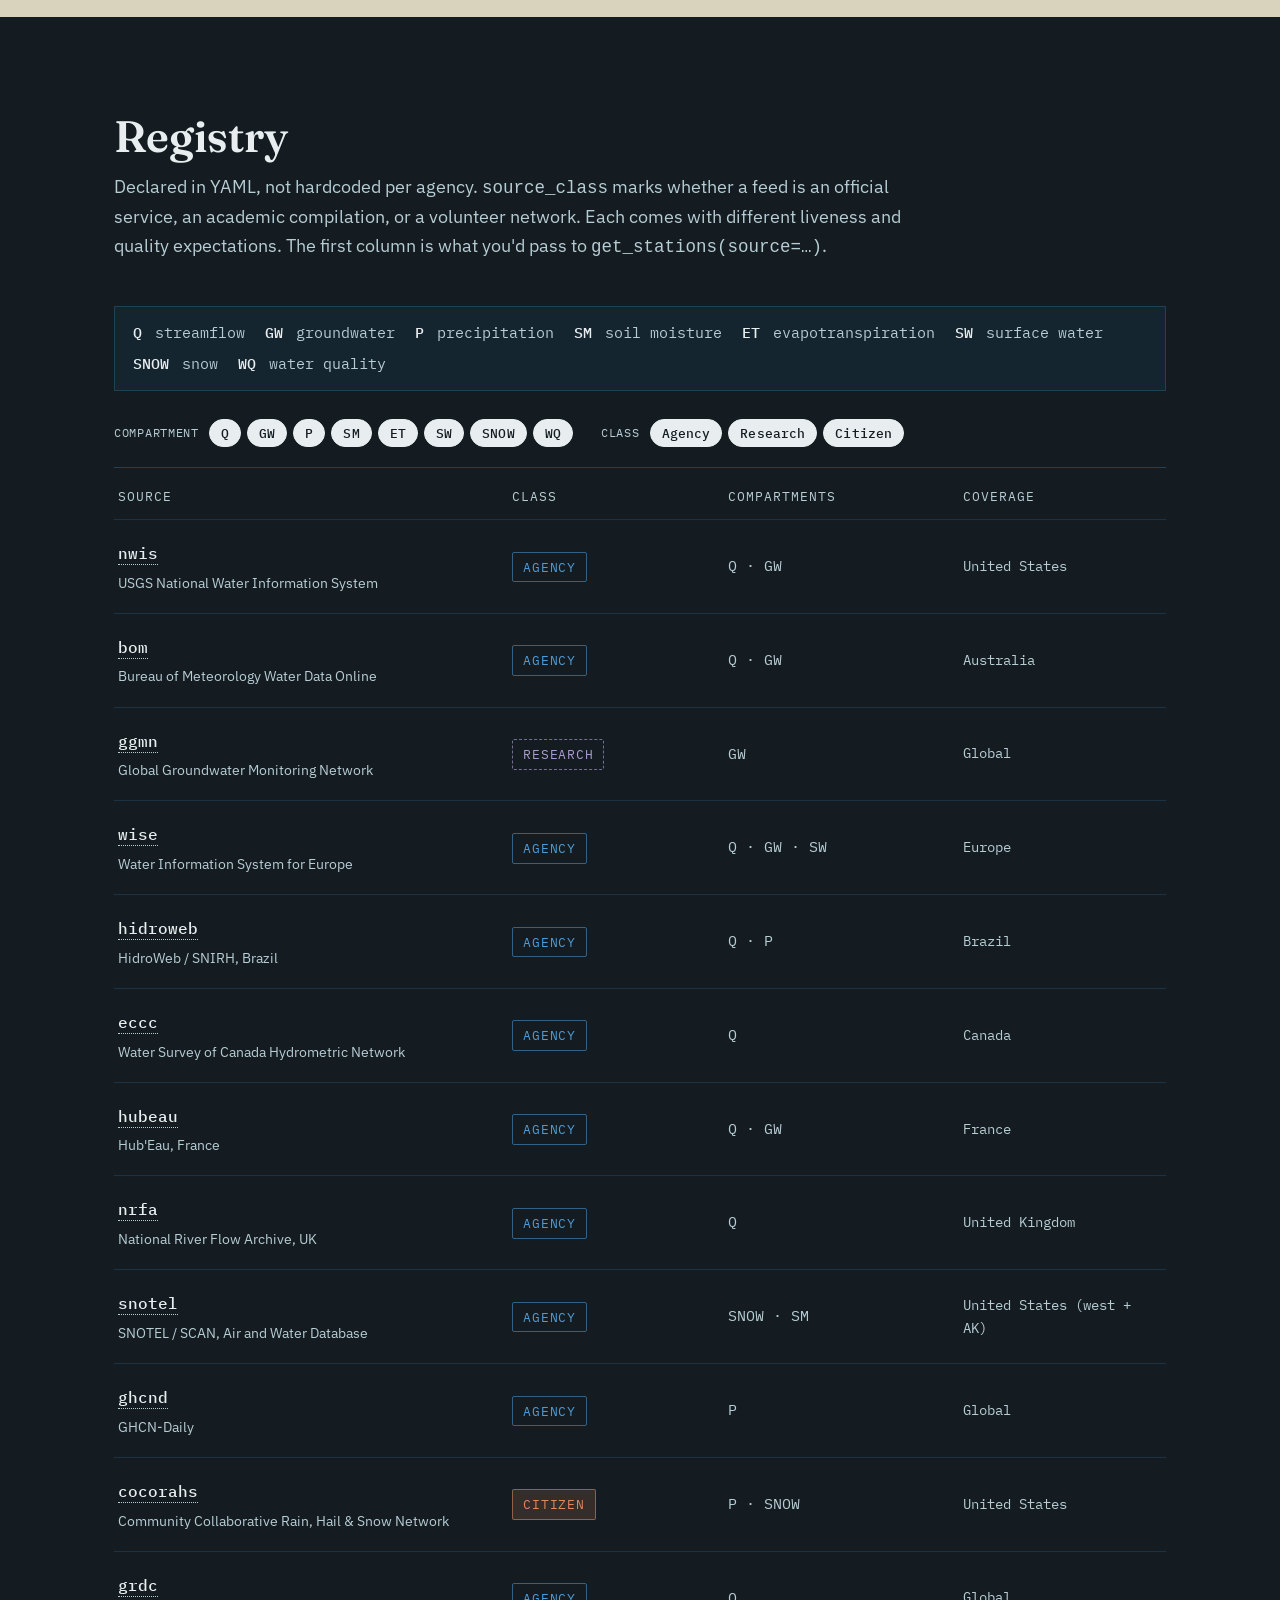
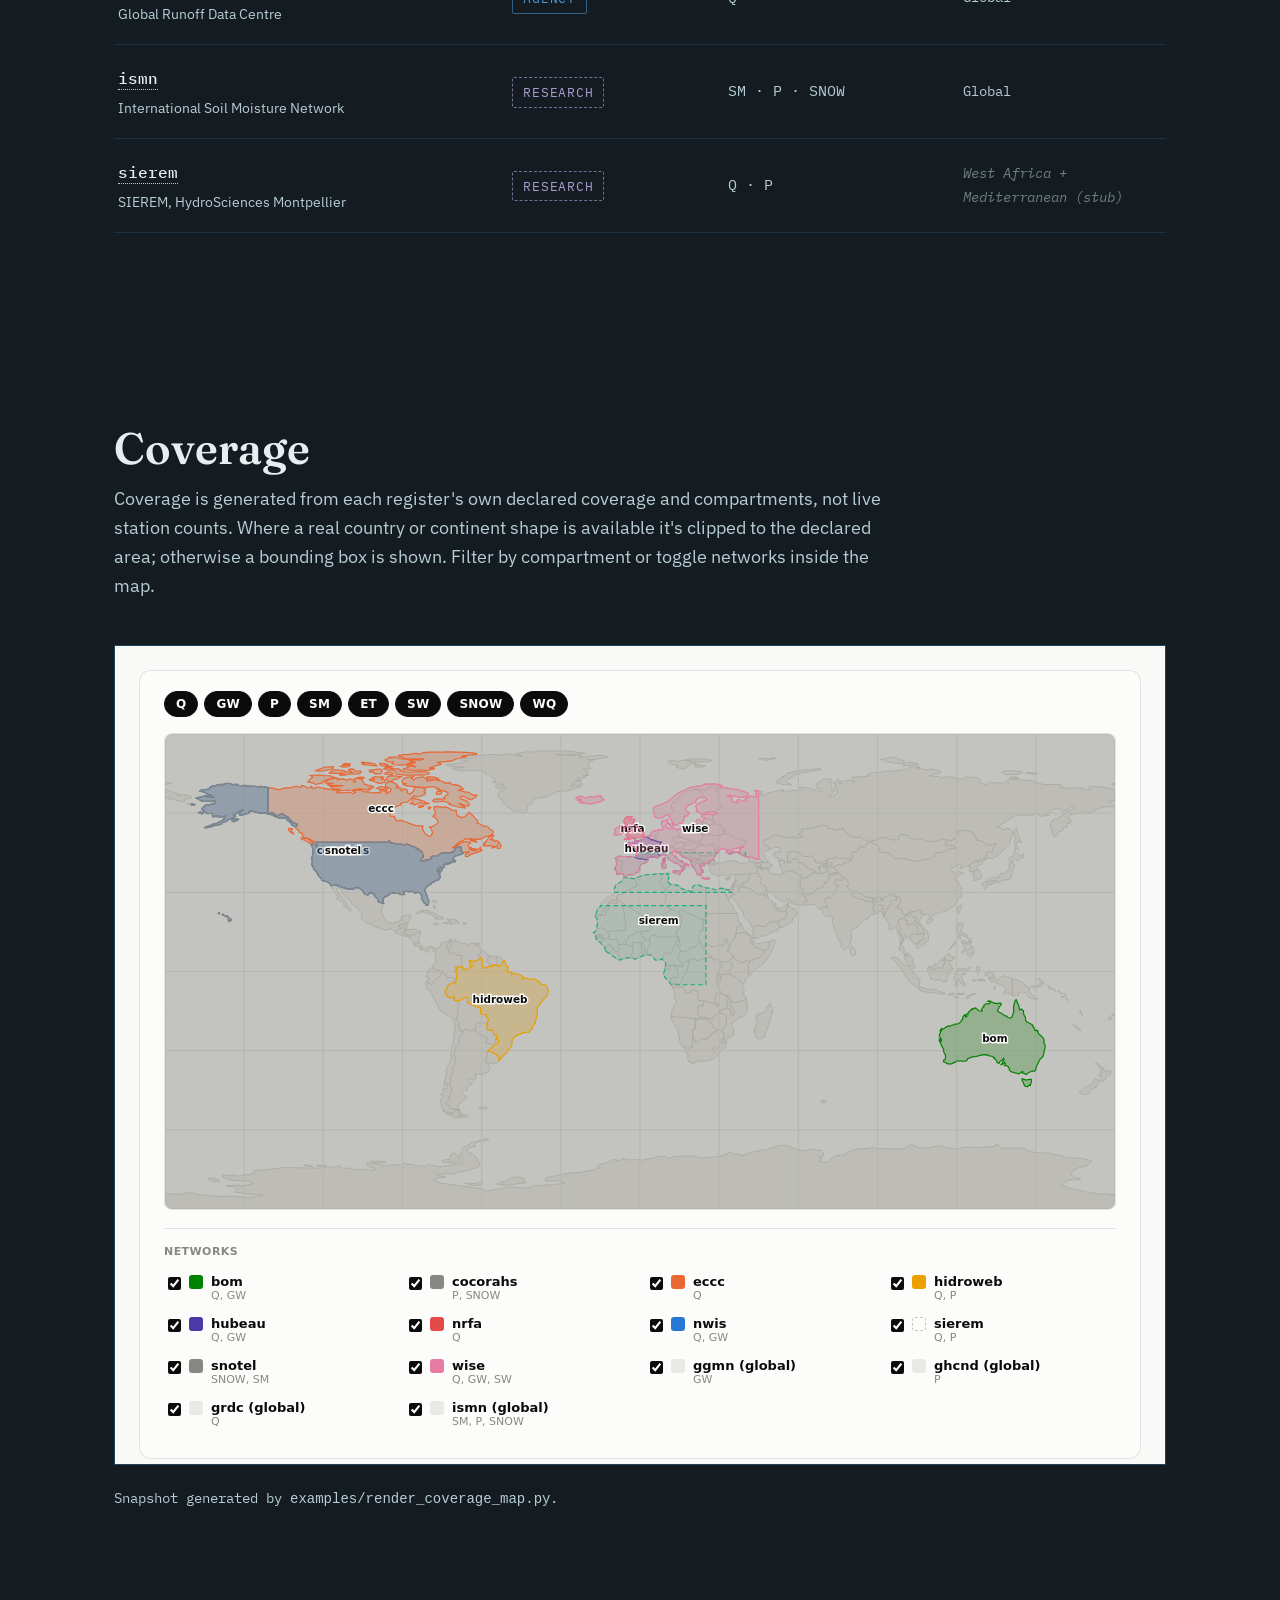
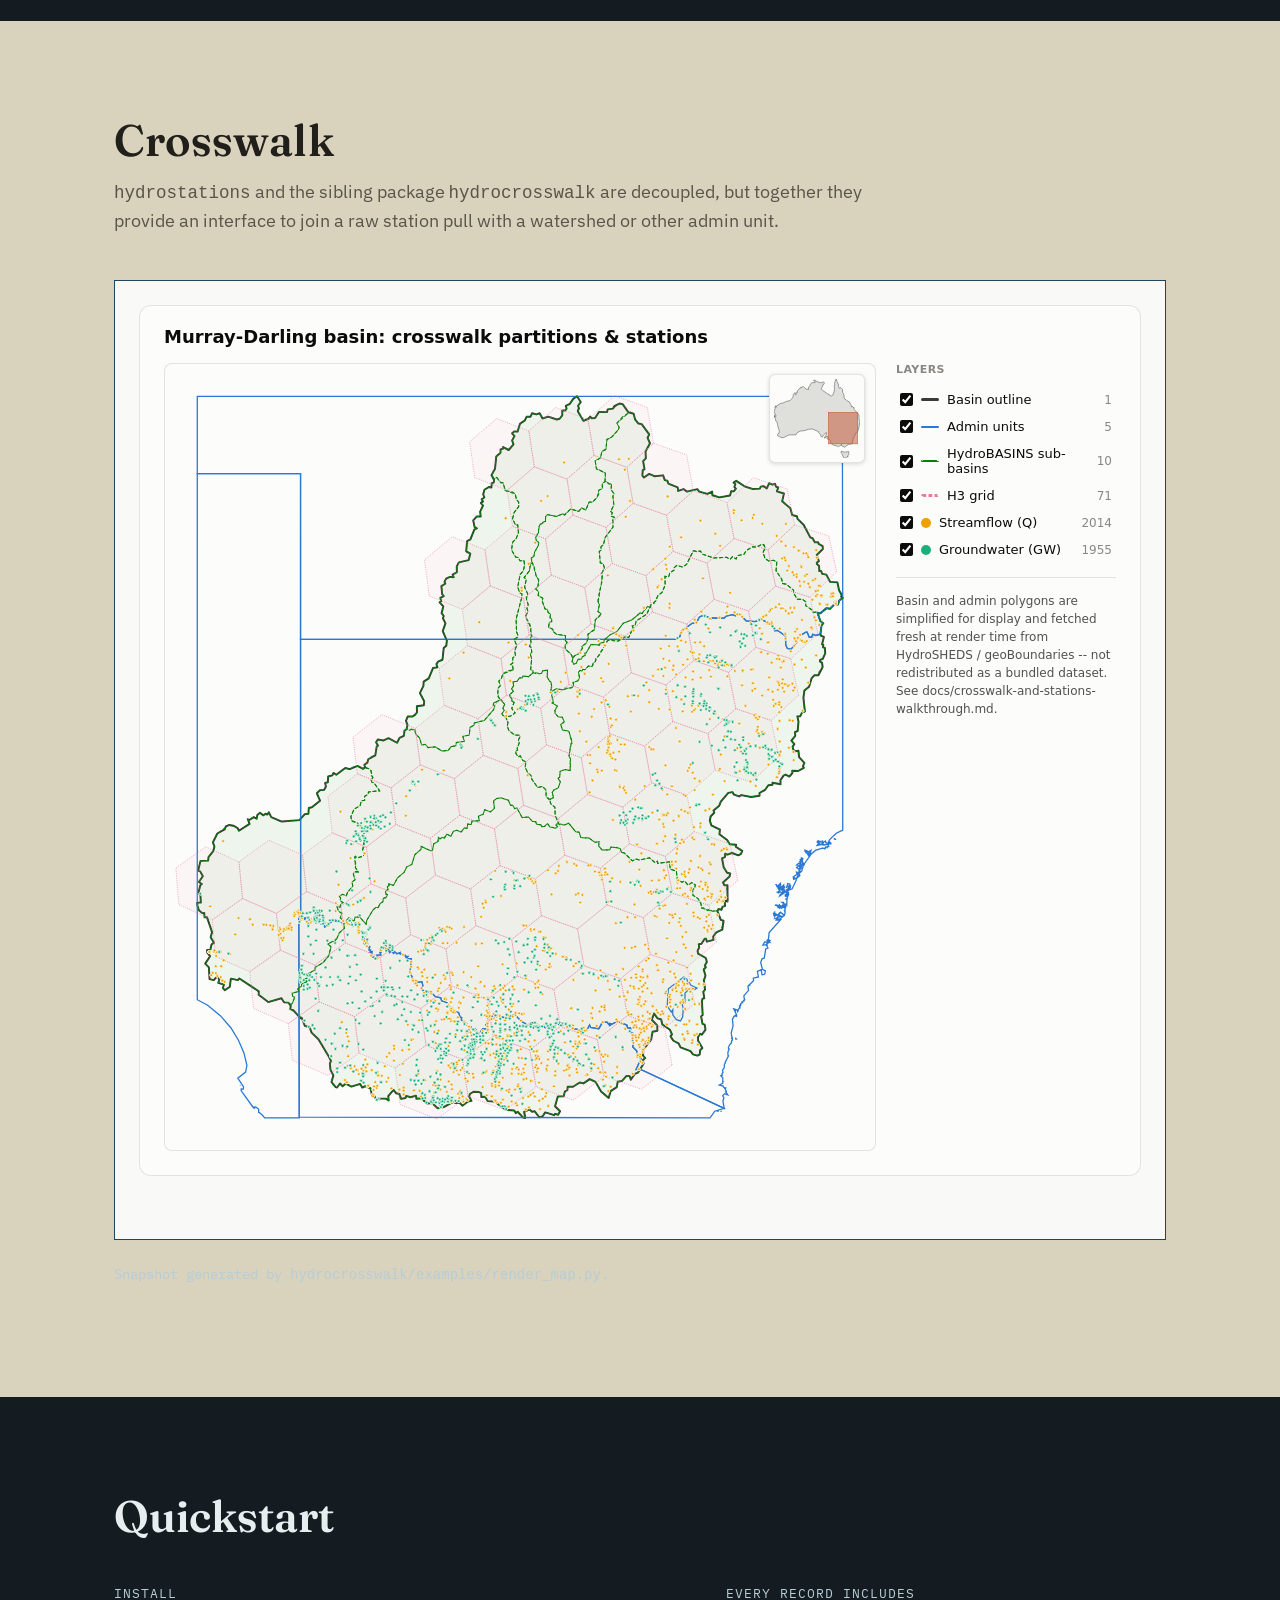
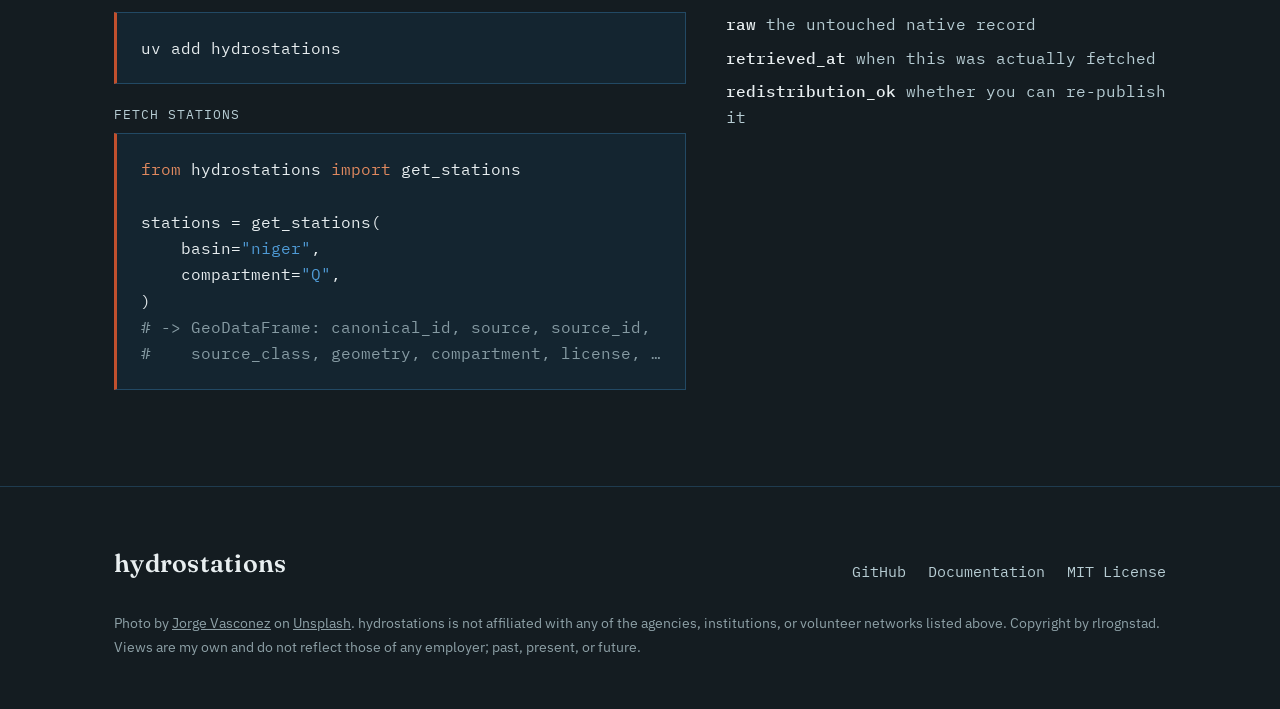
==== commit c4d2e1d4: "Add grdc and ismn to the landing page registry table and coverage map Regenerates the coverage-map s" ====
--- a/index.html
+++ b/index.html
@@ -195,6 +195,18 @@
           <div class="reg-compartments">P · SNOW</div>
           <div class="reg-status">United States</div>
         </div>
+        <div class="register-row" data-class="agency" data-compartments="Q">
+          <div class="reg-name"><a href="https://grdc.bafg.de/" target="_blank" rel="noopener"><code>grdc</code></a><small>Global Runoff Data Centre</small></div>
+          <div><span class="badge agency">Agency</span></div>
+          <div class="reg-compartments">Q</div>
+          <div class="reg-status">Global</div>
+        </div>
+        <div class="register-row" data-class="research" data-compartments="SM,P,SNOW">
+          <div class="reg-name"><a href="https://ismn.earth/" target="_blank" rel="noopener"><code>ismn</code></a><small>International Soil Moisture Network</small></div>
+          <div><span class="badge research">Research</span></div>
+          <div class="reg-compartments">SM · P · SNOW</div>
+          <div class="reg-status">Global</div>
+        </div>
         <div class="register-row" data-class="research" data-compartments="Q,P">
           <div class="reg-name"><a href="http://www.hydrosciences.fr/sierem/" target="_blank" rel="noopener"><code>sierem</code></a><small>SIEREM, HydroSciences Montpellier</small></div>
           <div><span class="badge research">Research</span></div>
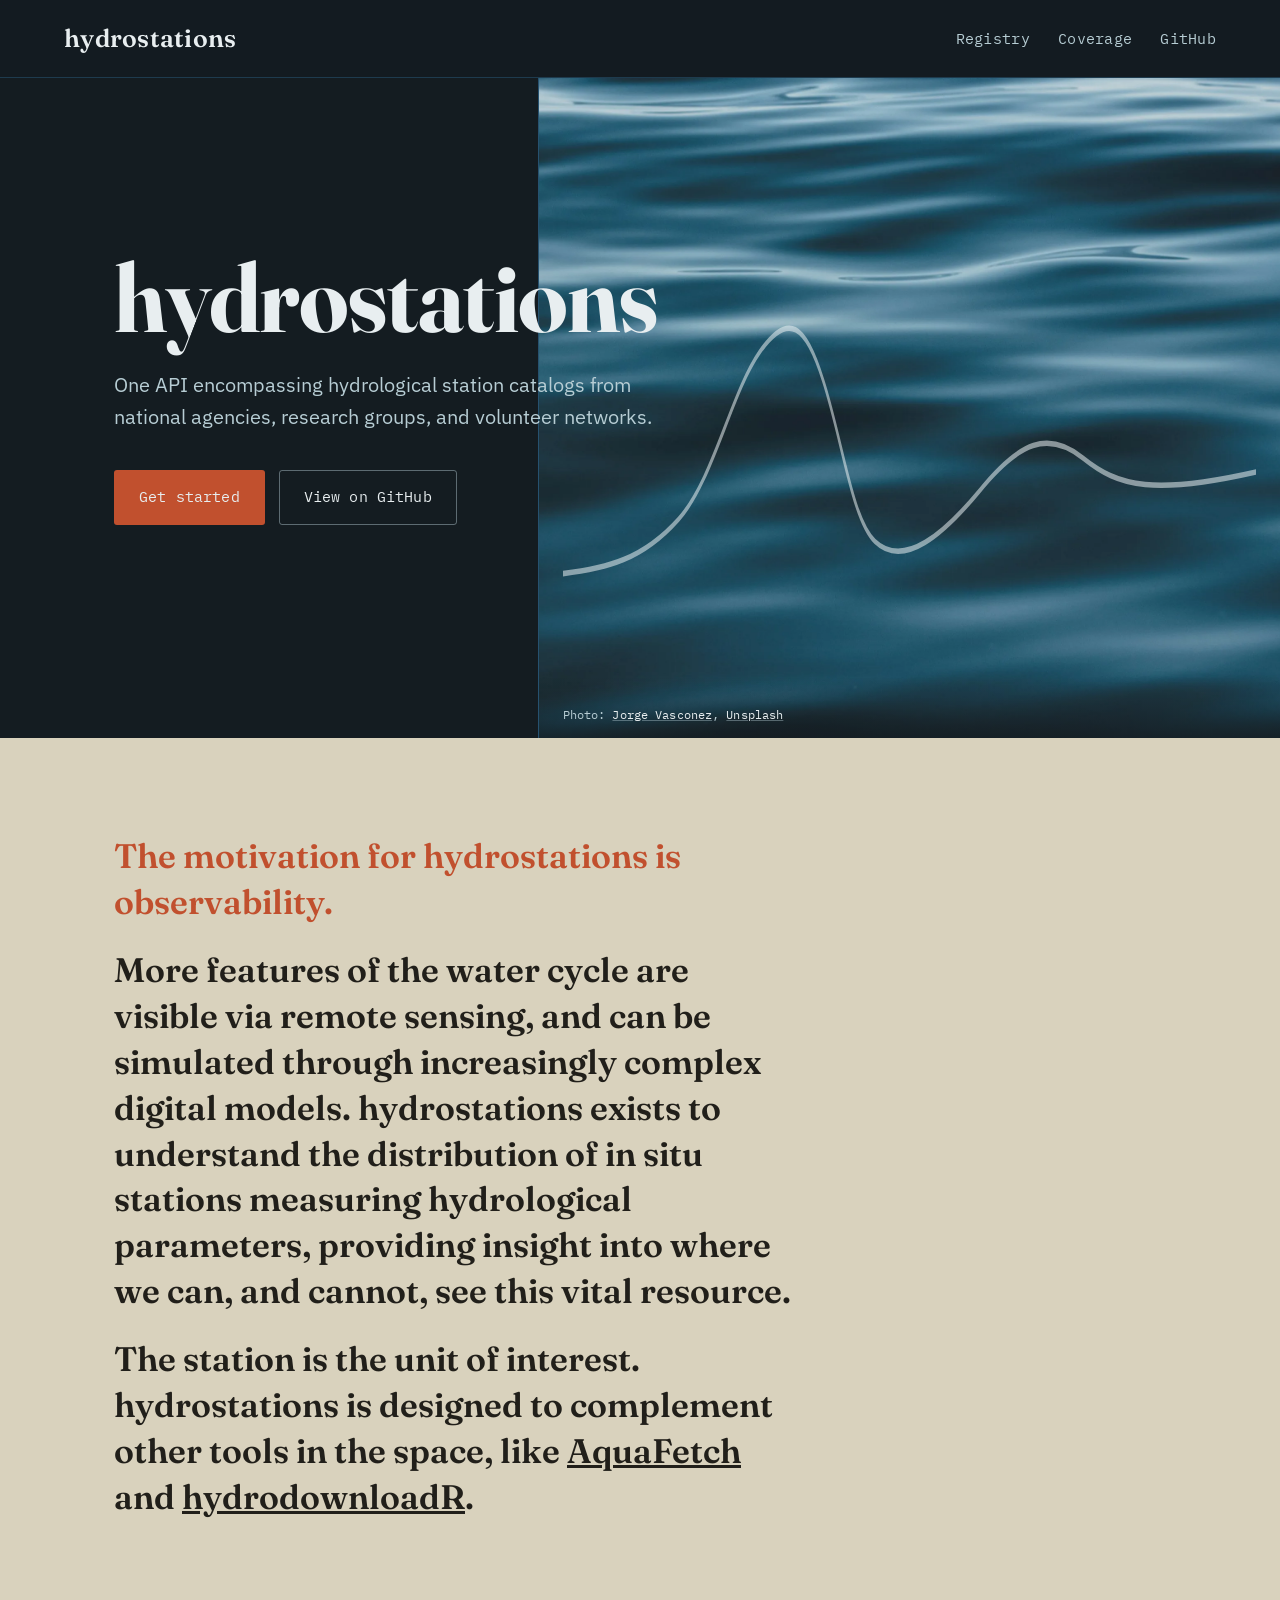
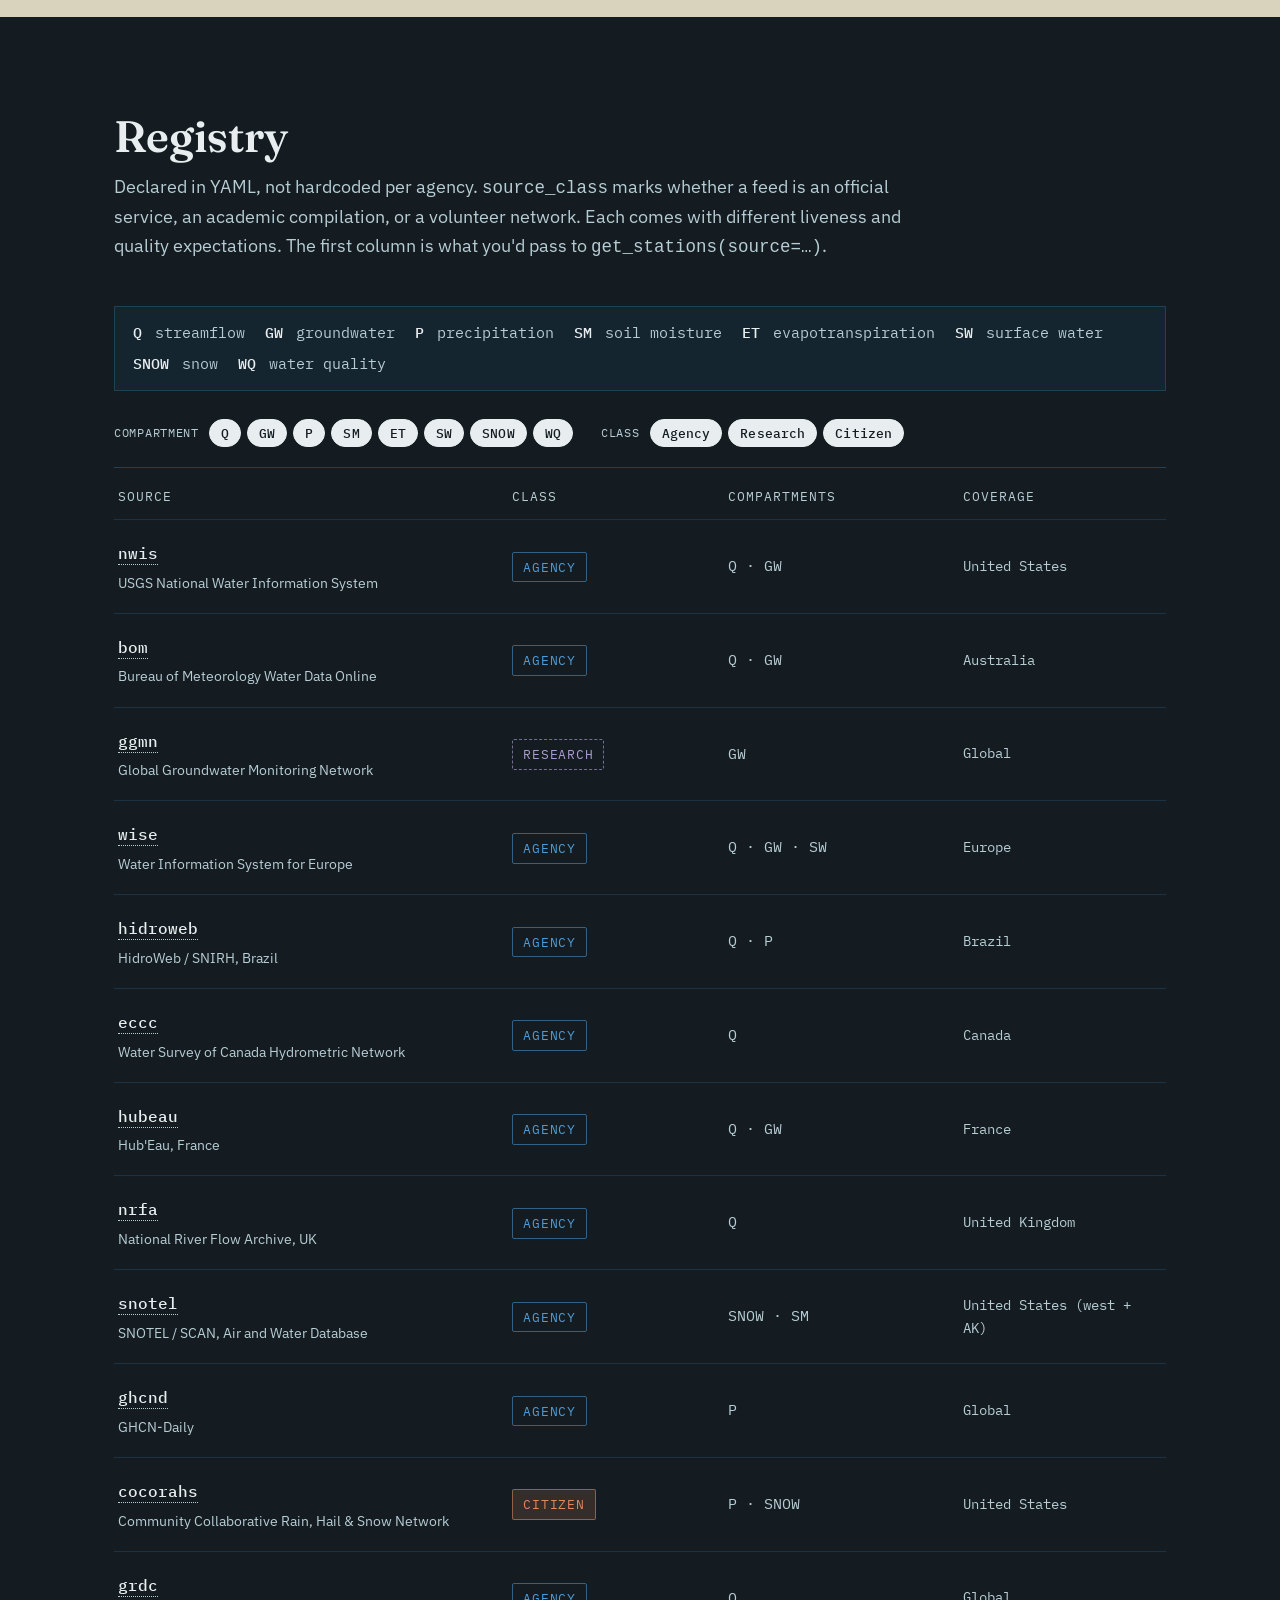
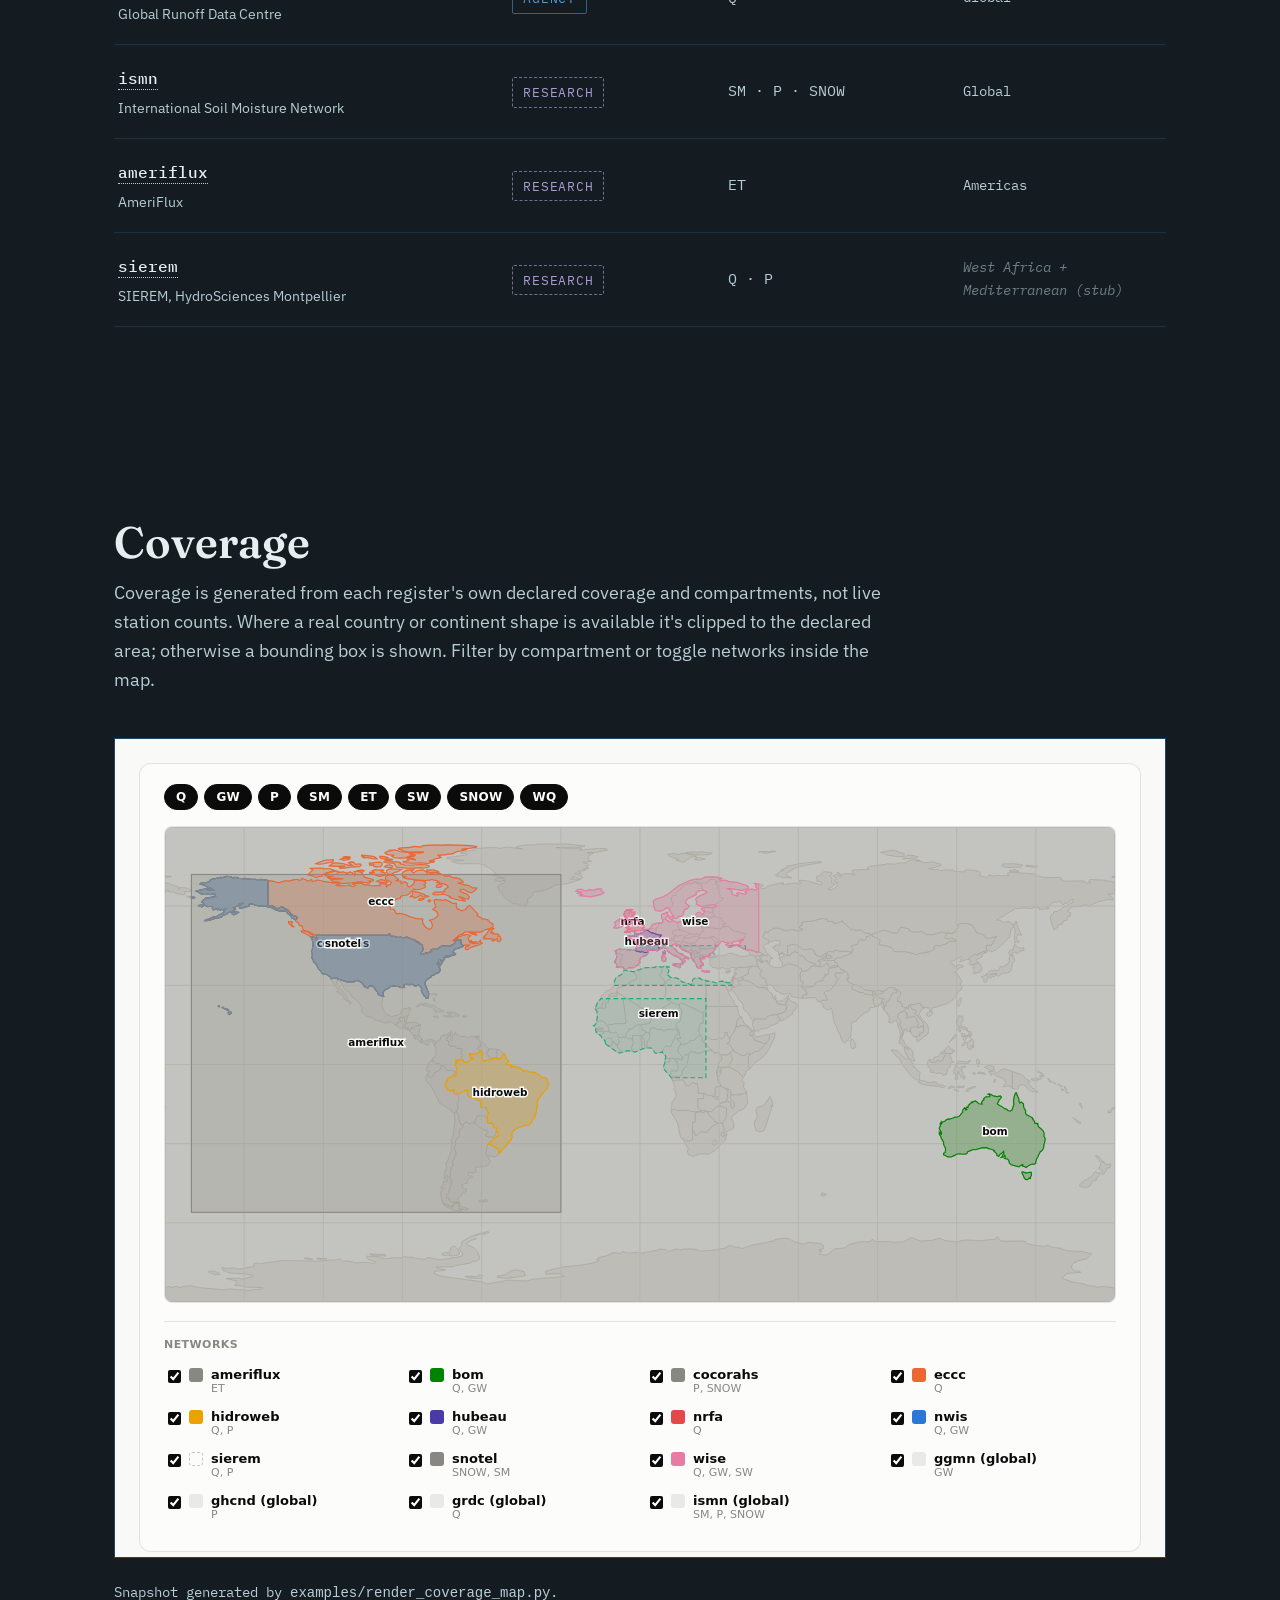
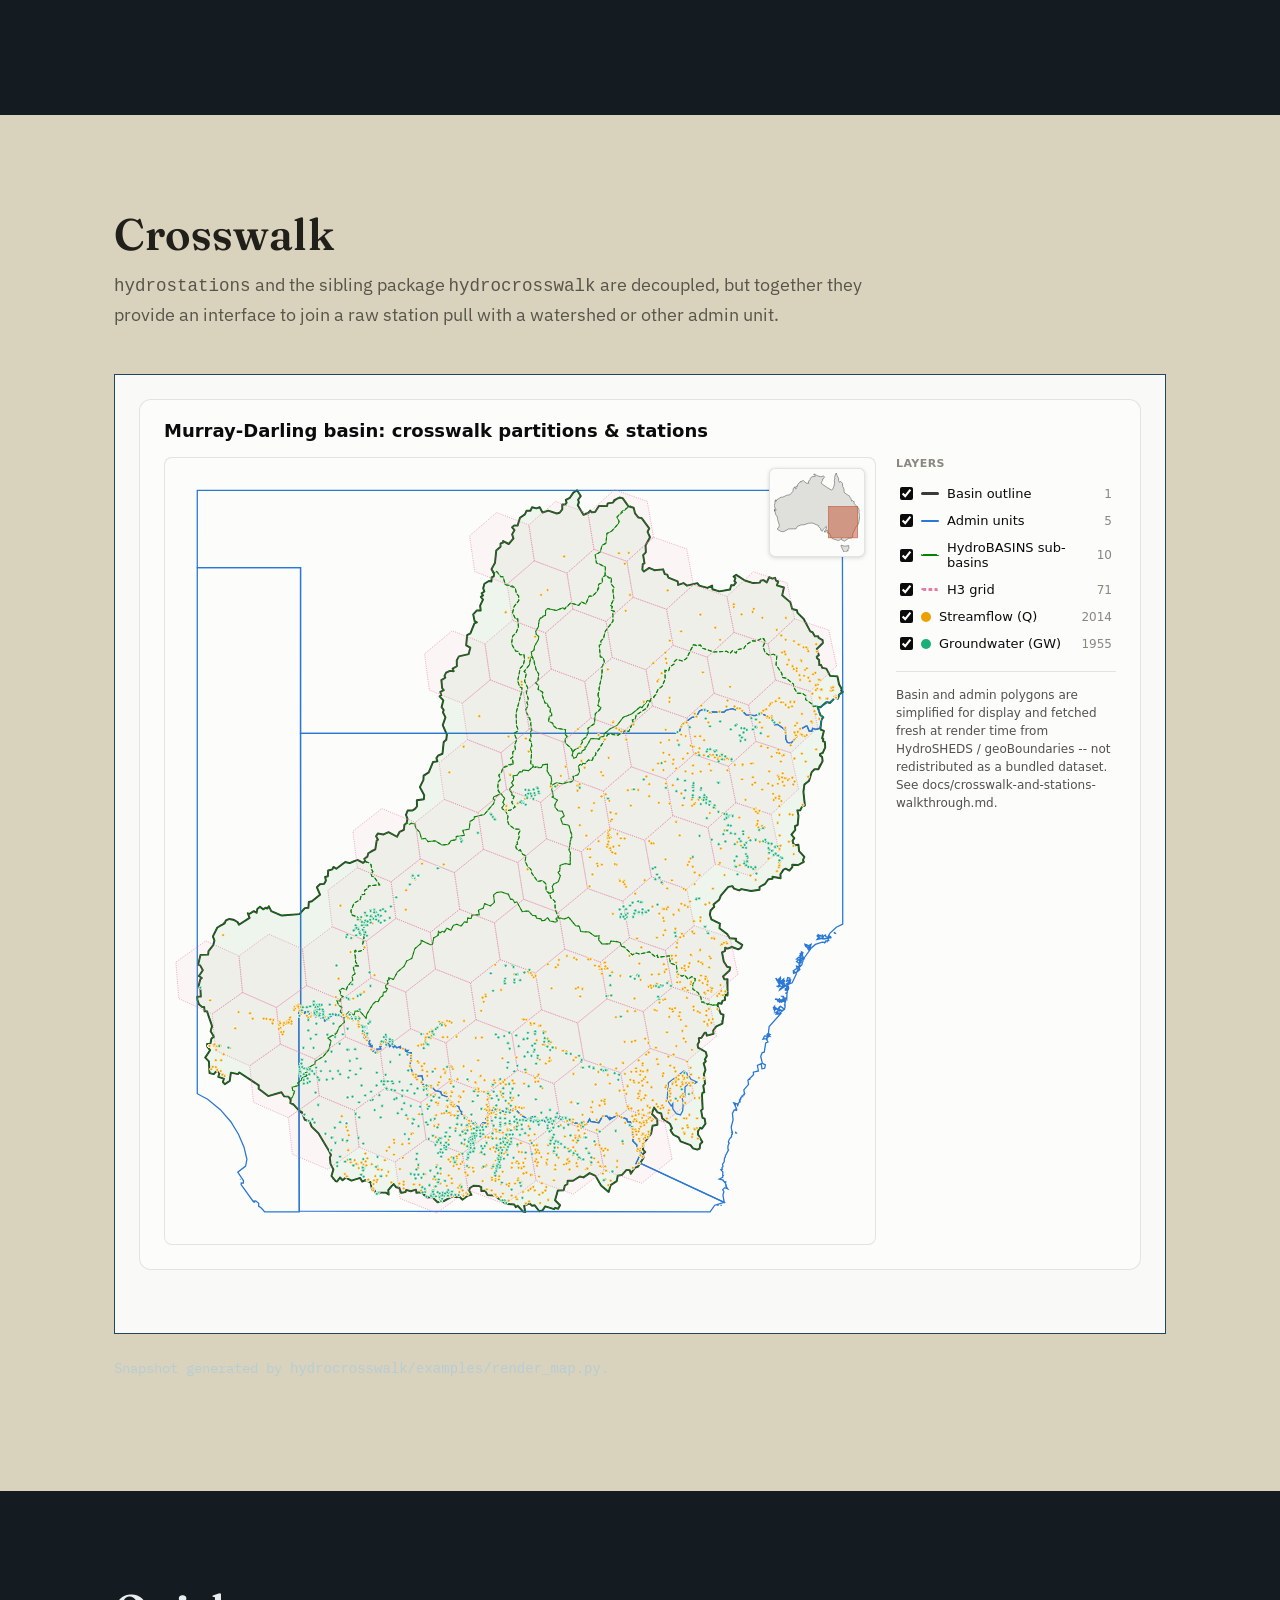
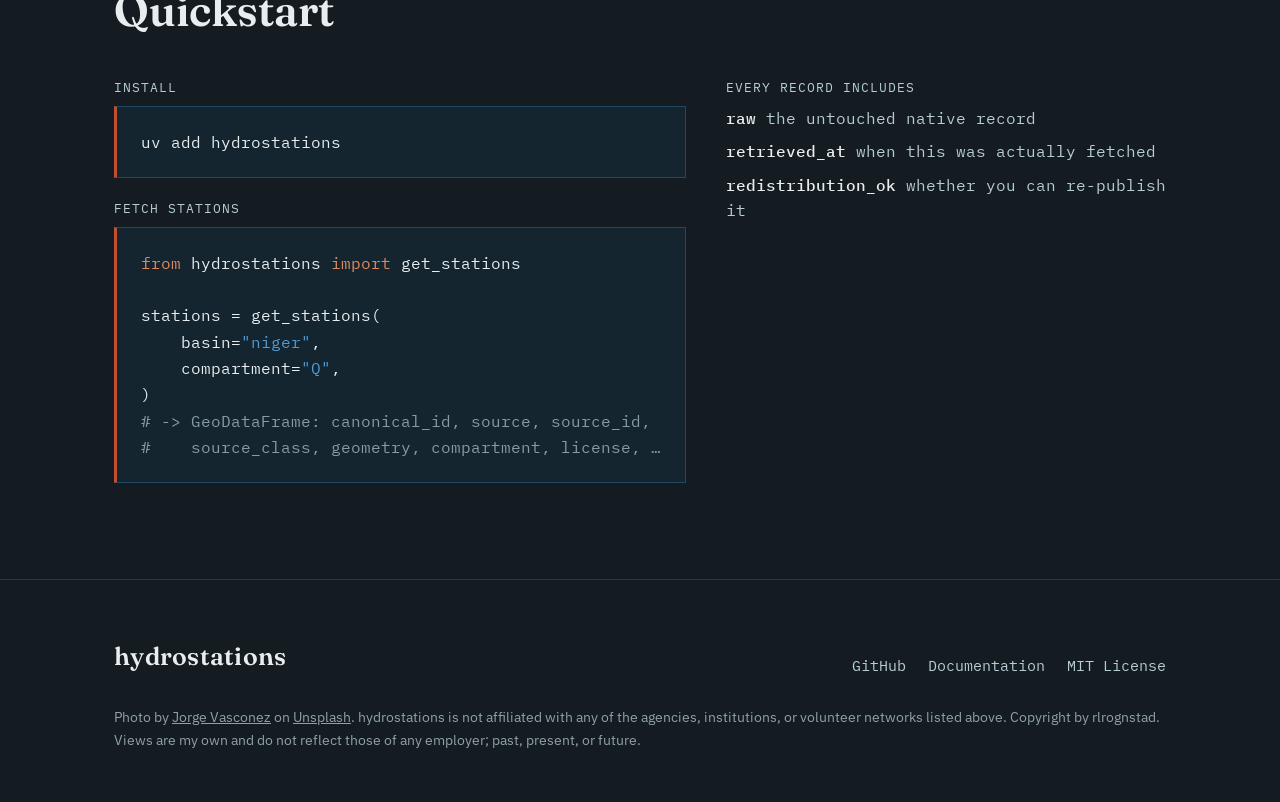
==== commit 381f1525: "Add ameriflux to the landing page registry table and coverage map Regenerates the coverage-map snaps" ====
--- a/index.html
+++ b/index.html
@@ -207,6 +207,12 @@
           <div class="reg-compartments">SM · P · SNOW</div>
           <div class="reg-status">Global</div>
         </div>
+        <div class="register-row" data-class="research" data-compartments="ET">
+          <div class="reg-name"><a href="https://ameriflux.lbl.gov/" target="_blank" rel="noopener"><code>ameriflux</code></a><small>AmeriFlux</small></div>
+          <div><span class="badge research">Research</span></div>
+          <div class="reg-compartments">ET</div>
+          <div class="reg-status">Americas</div>
+        </div>
         <div class="register-row" data-class="research" data-compartments="Q,P">
           <div class="reg-name"><a href="http://www.hydrosciences.fr/sierem/" target="_blank" rel="noopener"><code>sierem</code></a><small>SIEREM, HydroSciences Montpellier</small></div>
           <div><span class="badge research">Research</span></div>
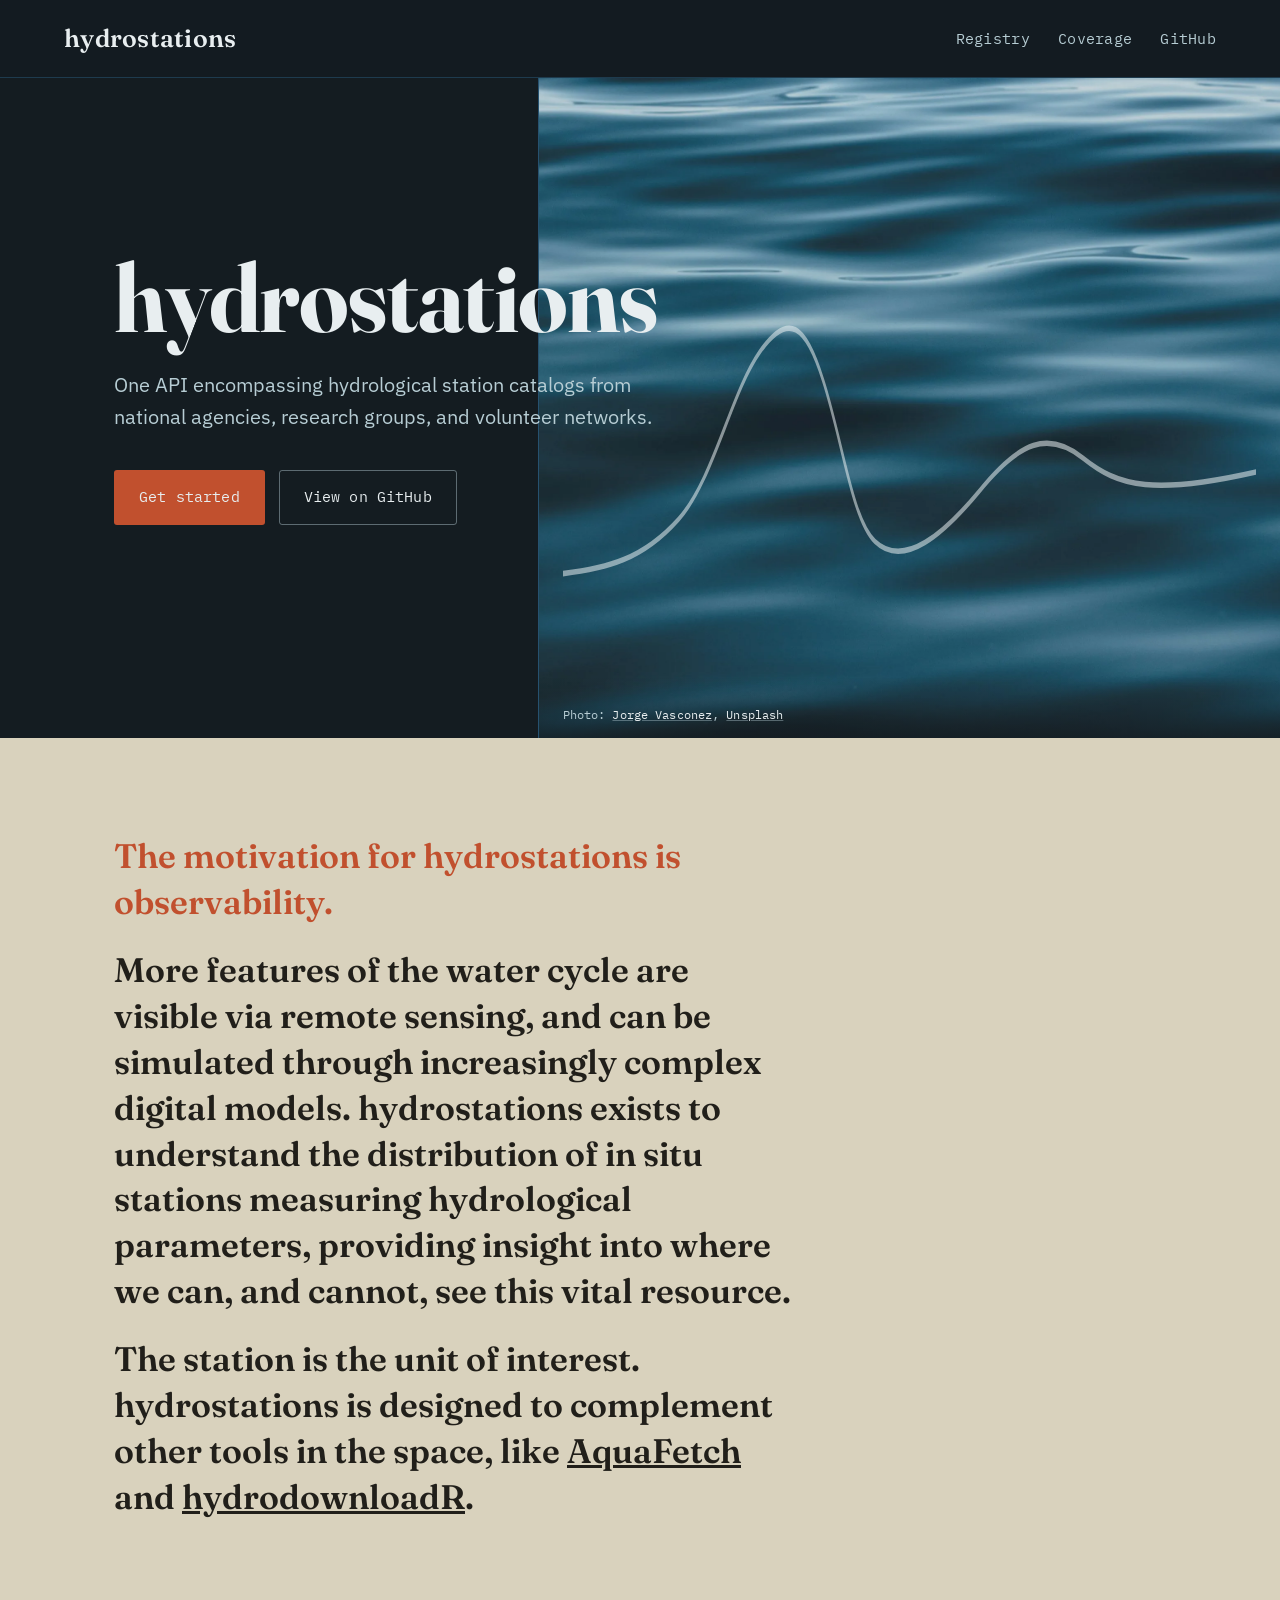
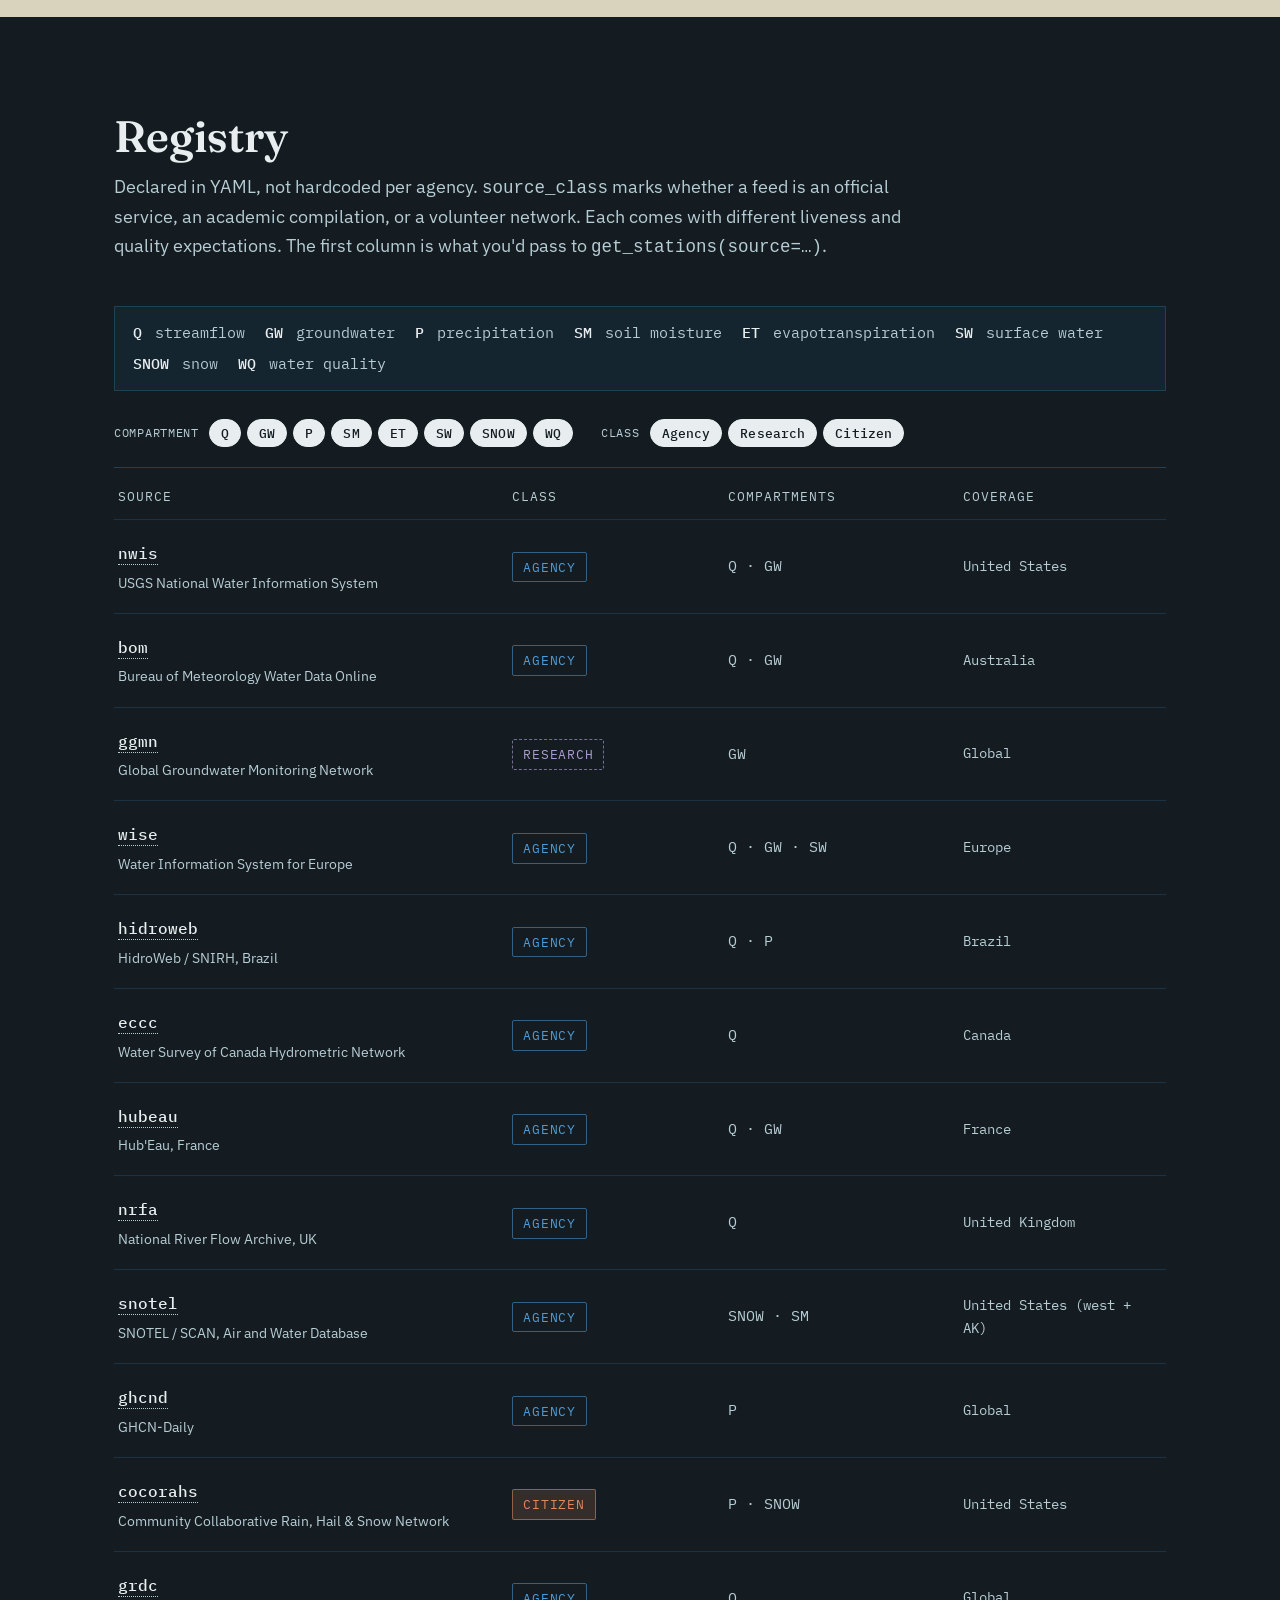
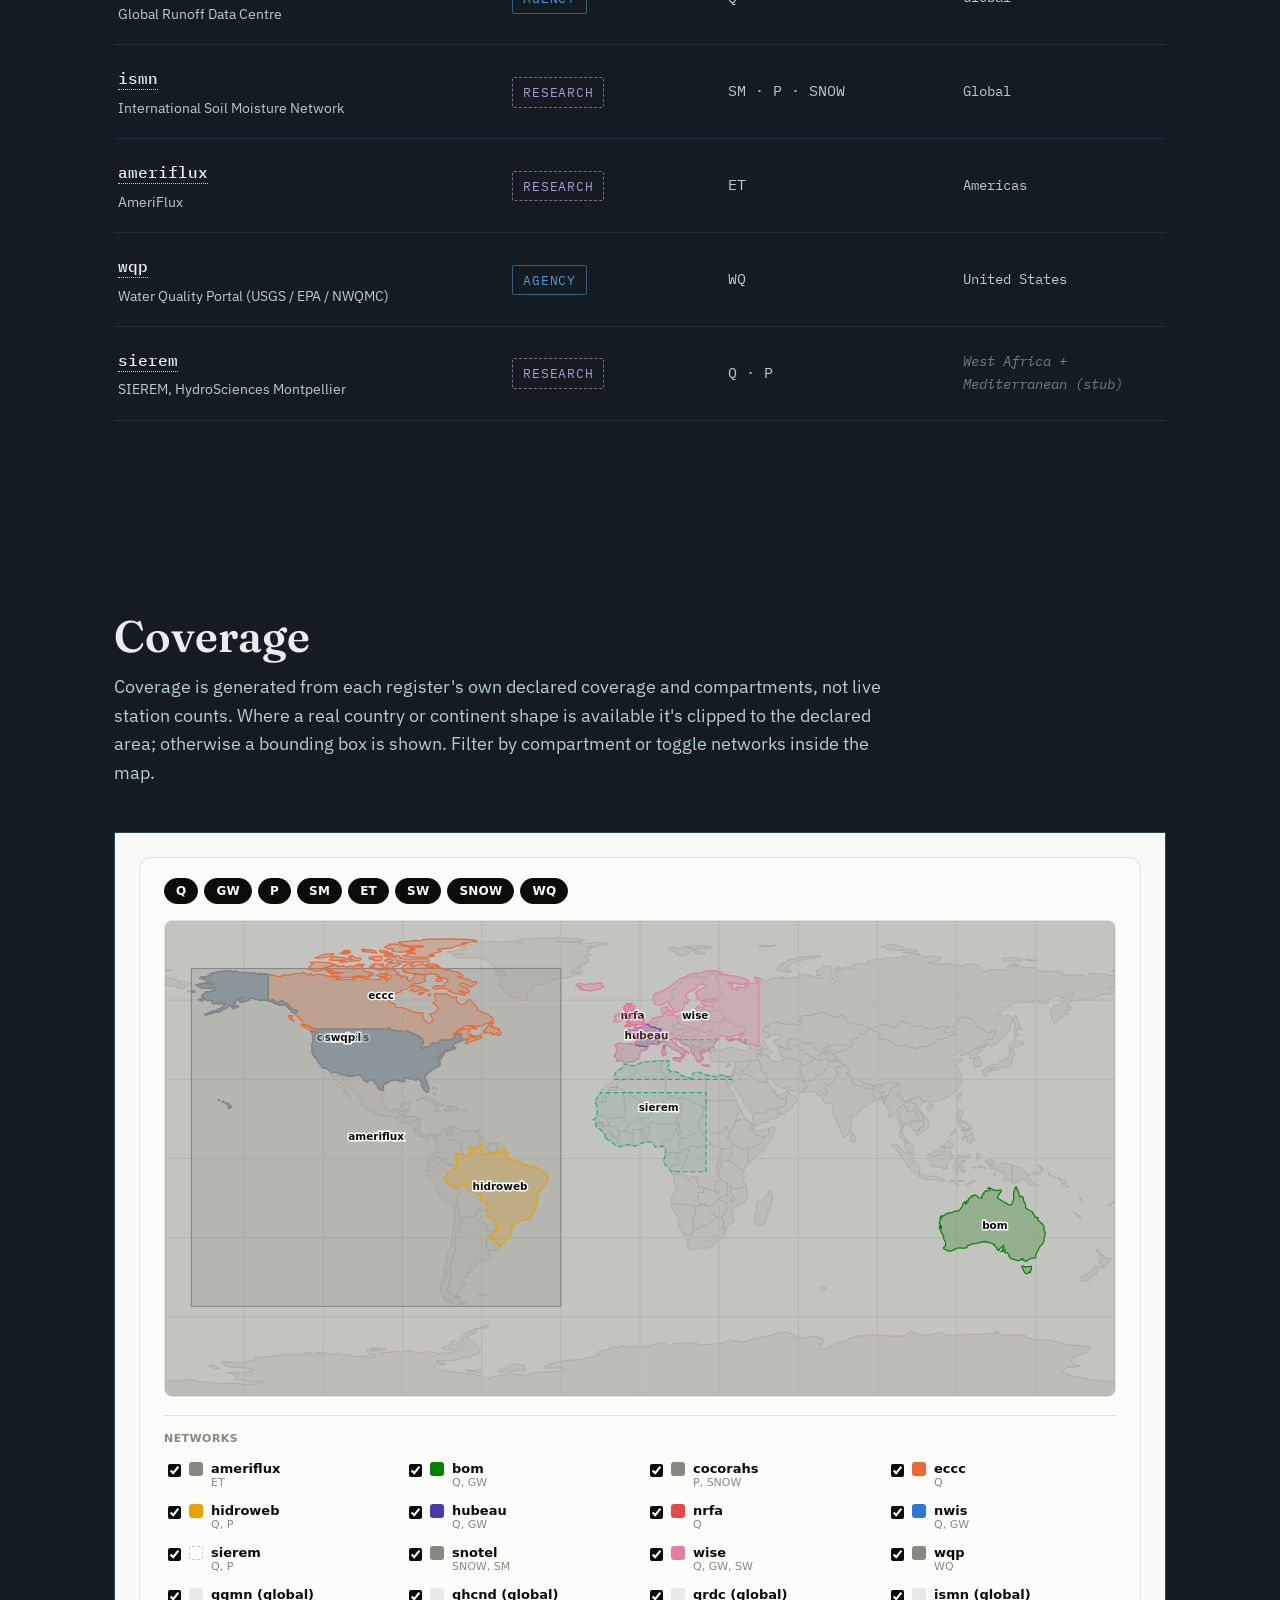
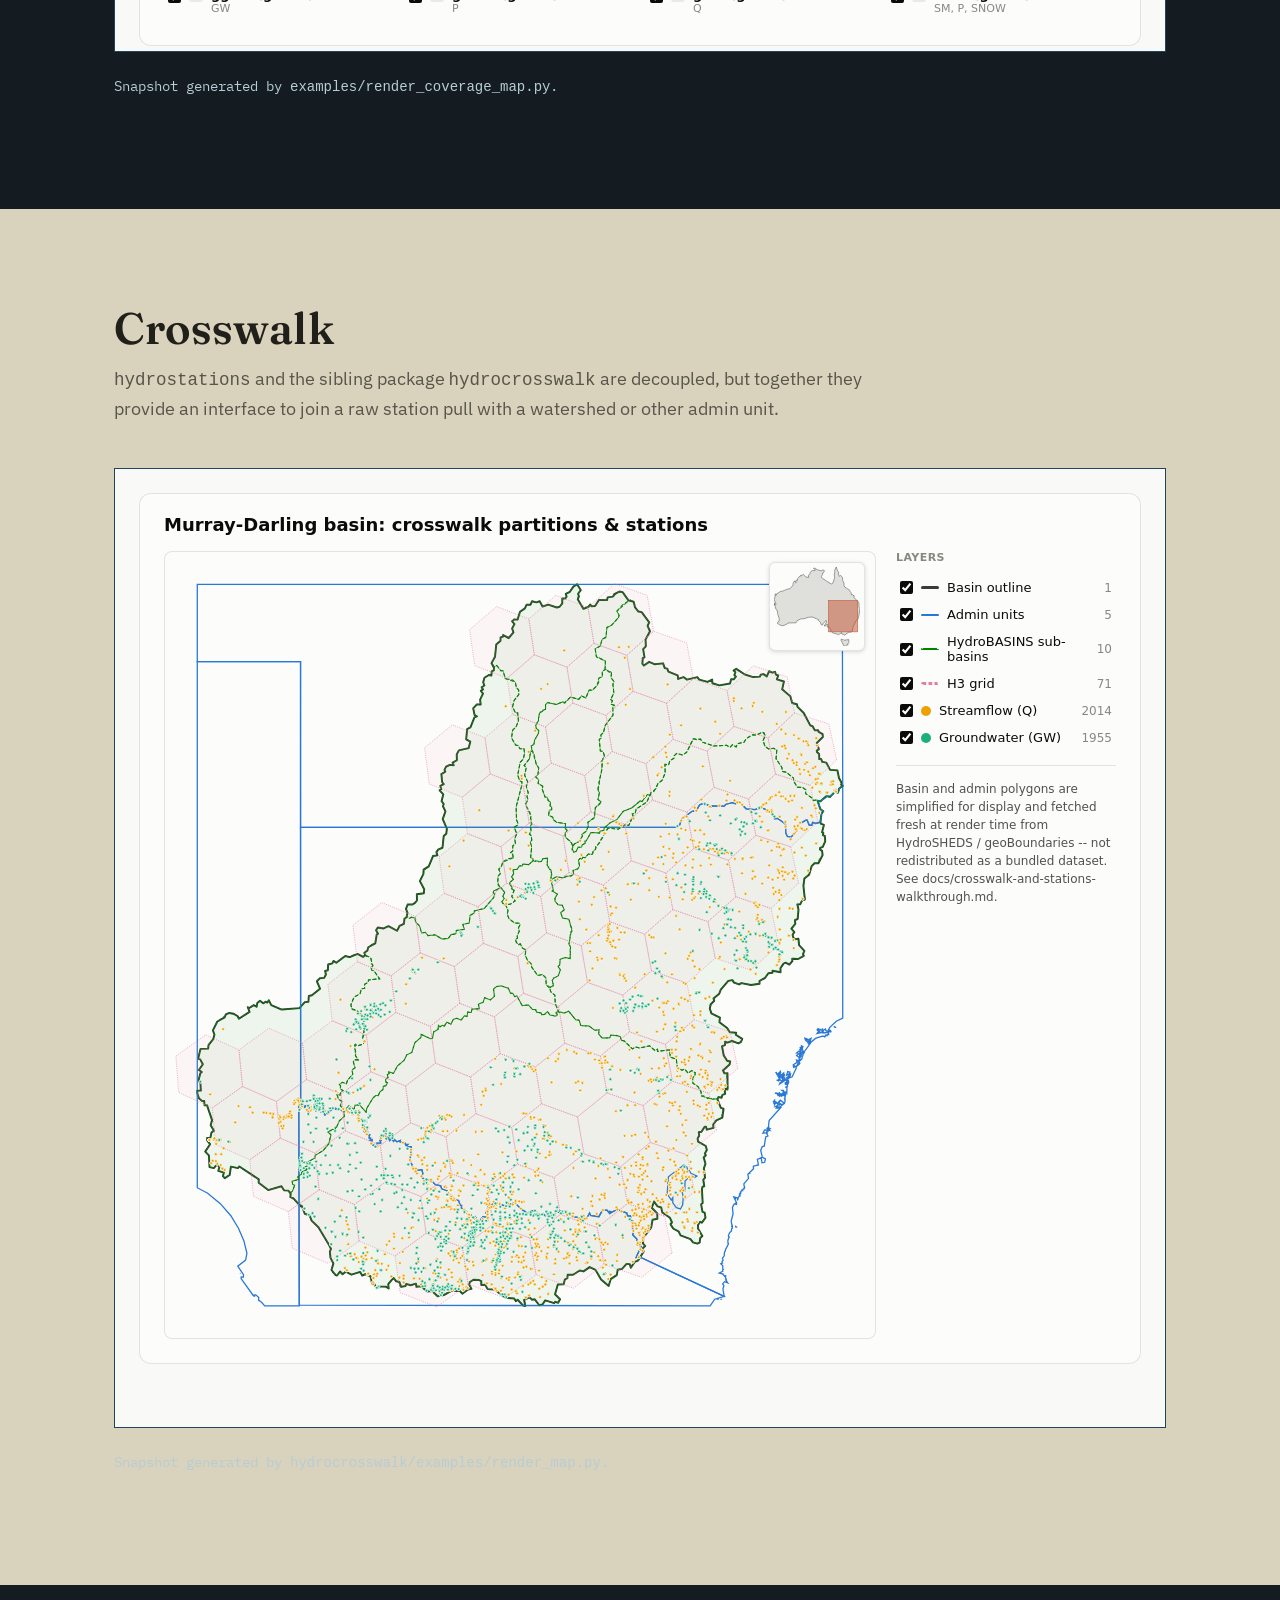
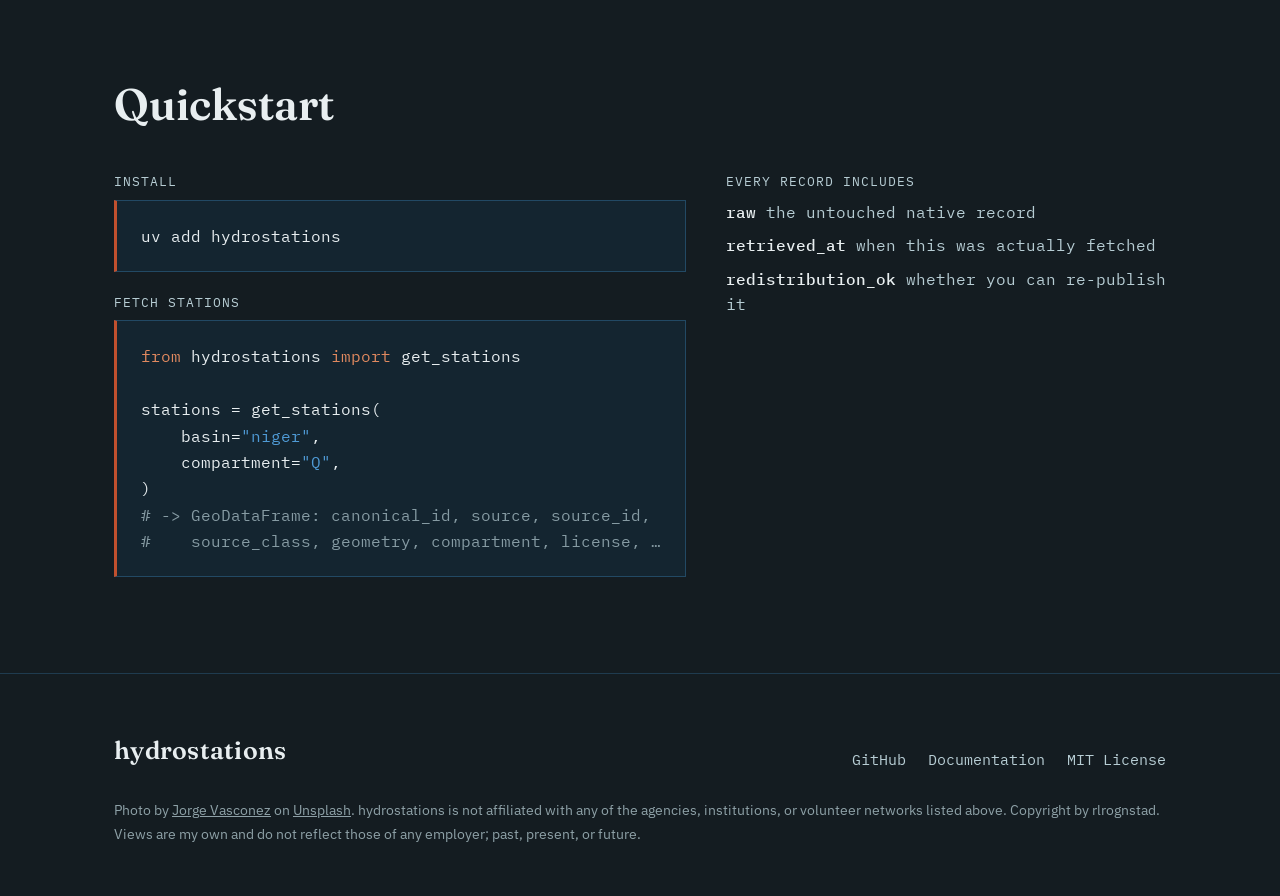
==== commit a2575fcd: "Add wqp to the landing page registry table and coverage map Adds the Water Quality Portal row to the" ====
--- a/index.html
+++ b/index.html
@@ -213,6 +213,12 @@
           <div class="reg-compartments">ET</div>
           <div class="reg-status">Americas</div>
         </div>
+        <div class="register-row" data-class="agency" data-compartments="WQ">
+          <div class="reg-name"><a href="https://www.waterqualitydata.us/" target="_blank" rel="noopener"><code>wqp</code></a><small>Water Quality Portal (USGS / EPA / NWQMC)</small></div>
+          <div><span class="badge agency">Agency</span></div>
+          <div class="reg-compartments">WQ</div>
+          <div class="reg-status">United States</div>
+        </div>
         <div class="register-row" data-class="research" data-compartments="Q,P">
           <div class="reg-name"><a href="http://www.hydrosciences.fr/sierem/" target="_blank" rel="noopener"><code>sierem</code></a><small>SIEREM, HydroSciences Montpellier</small></div>
           <div><span class="badge research">Research</span></div>
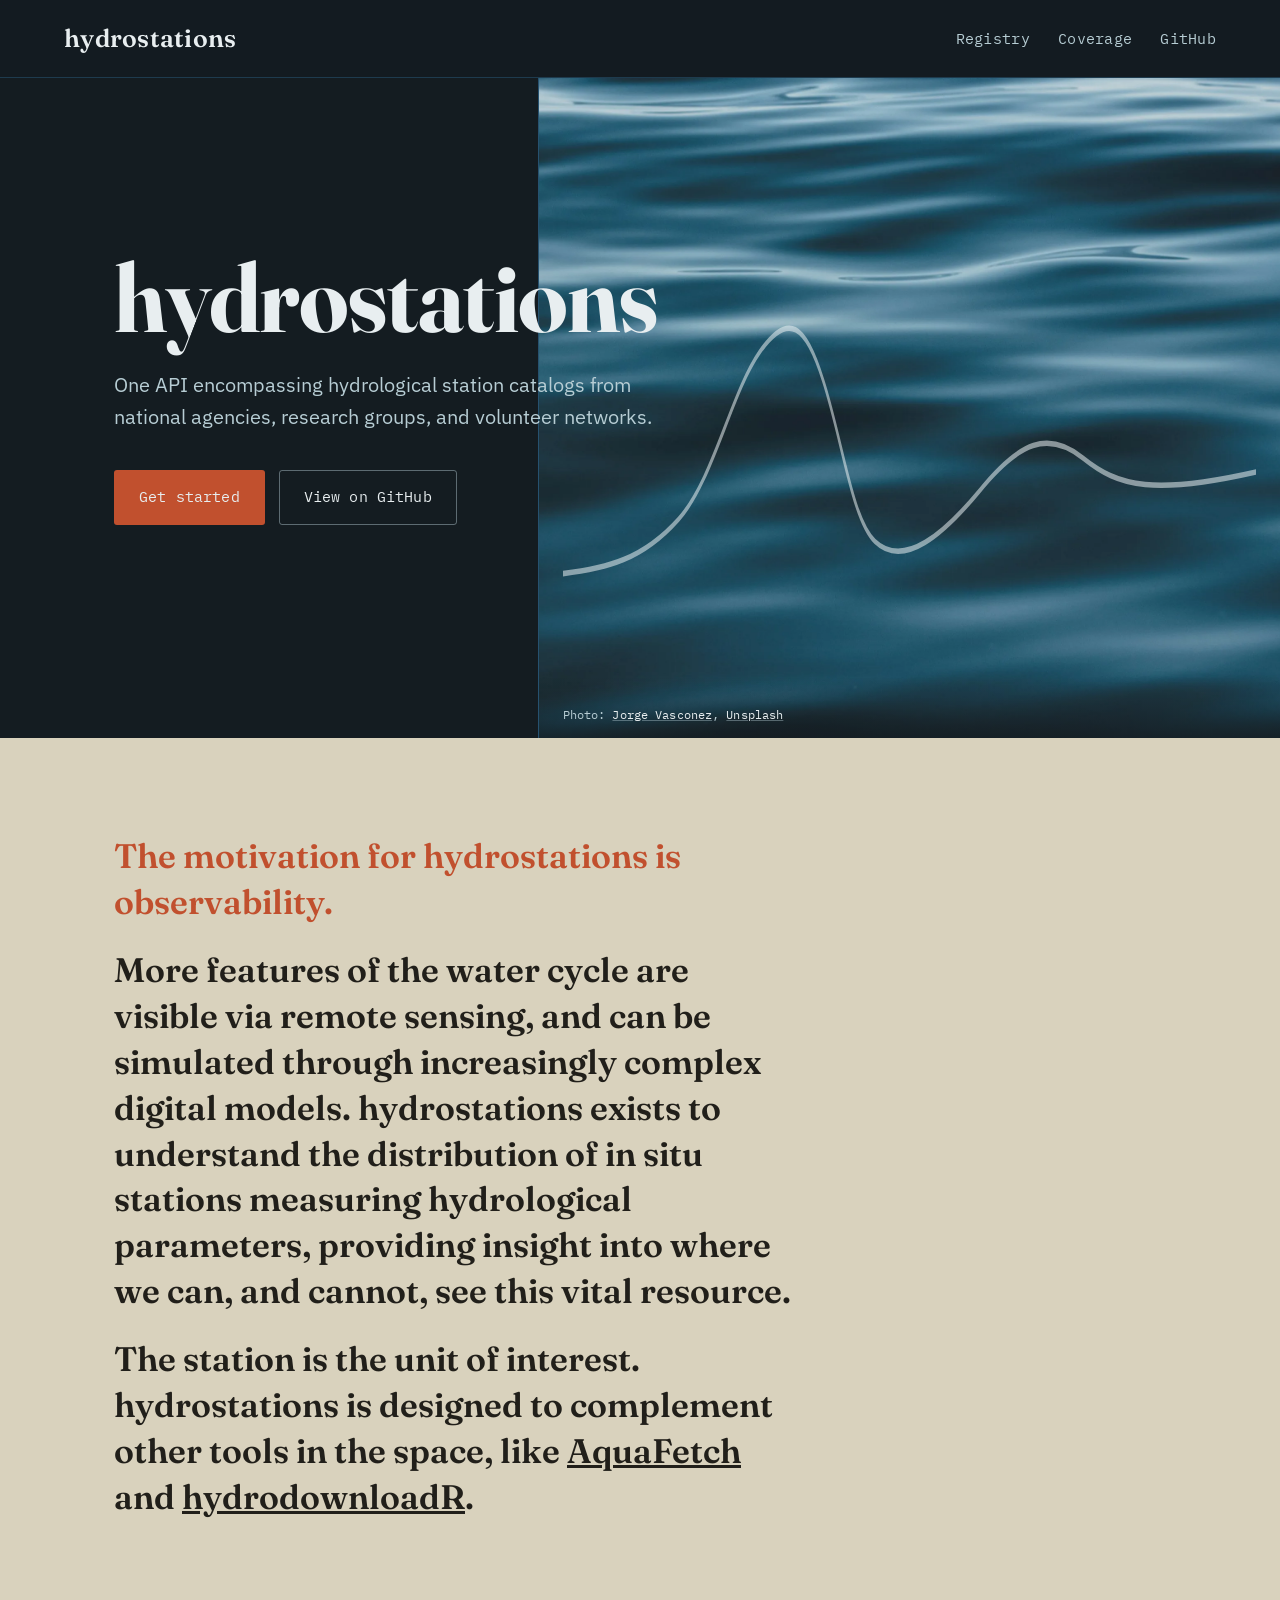
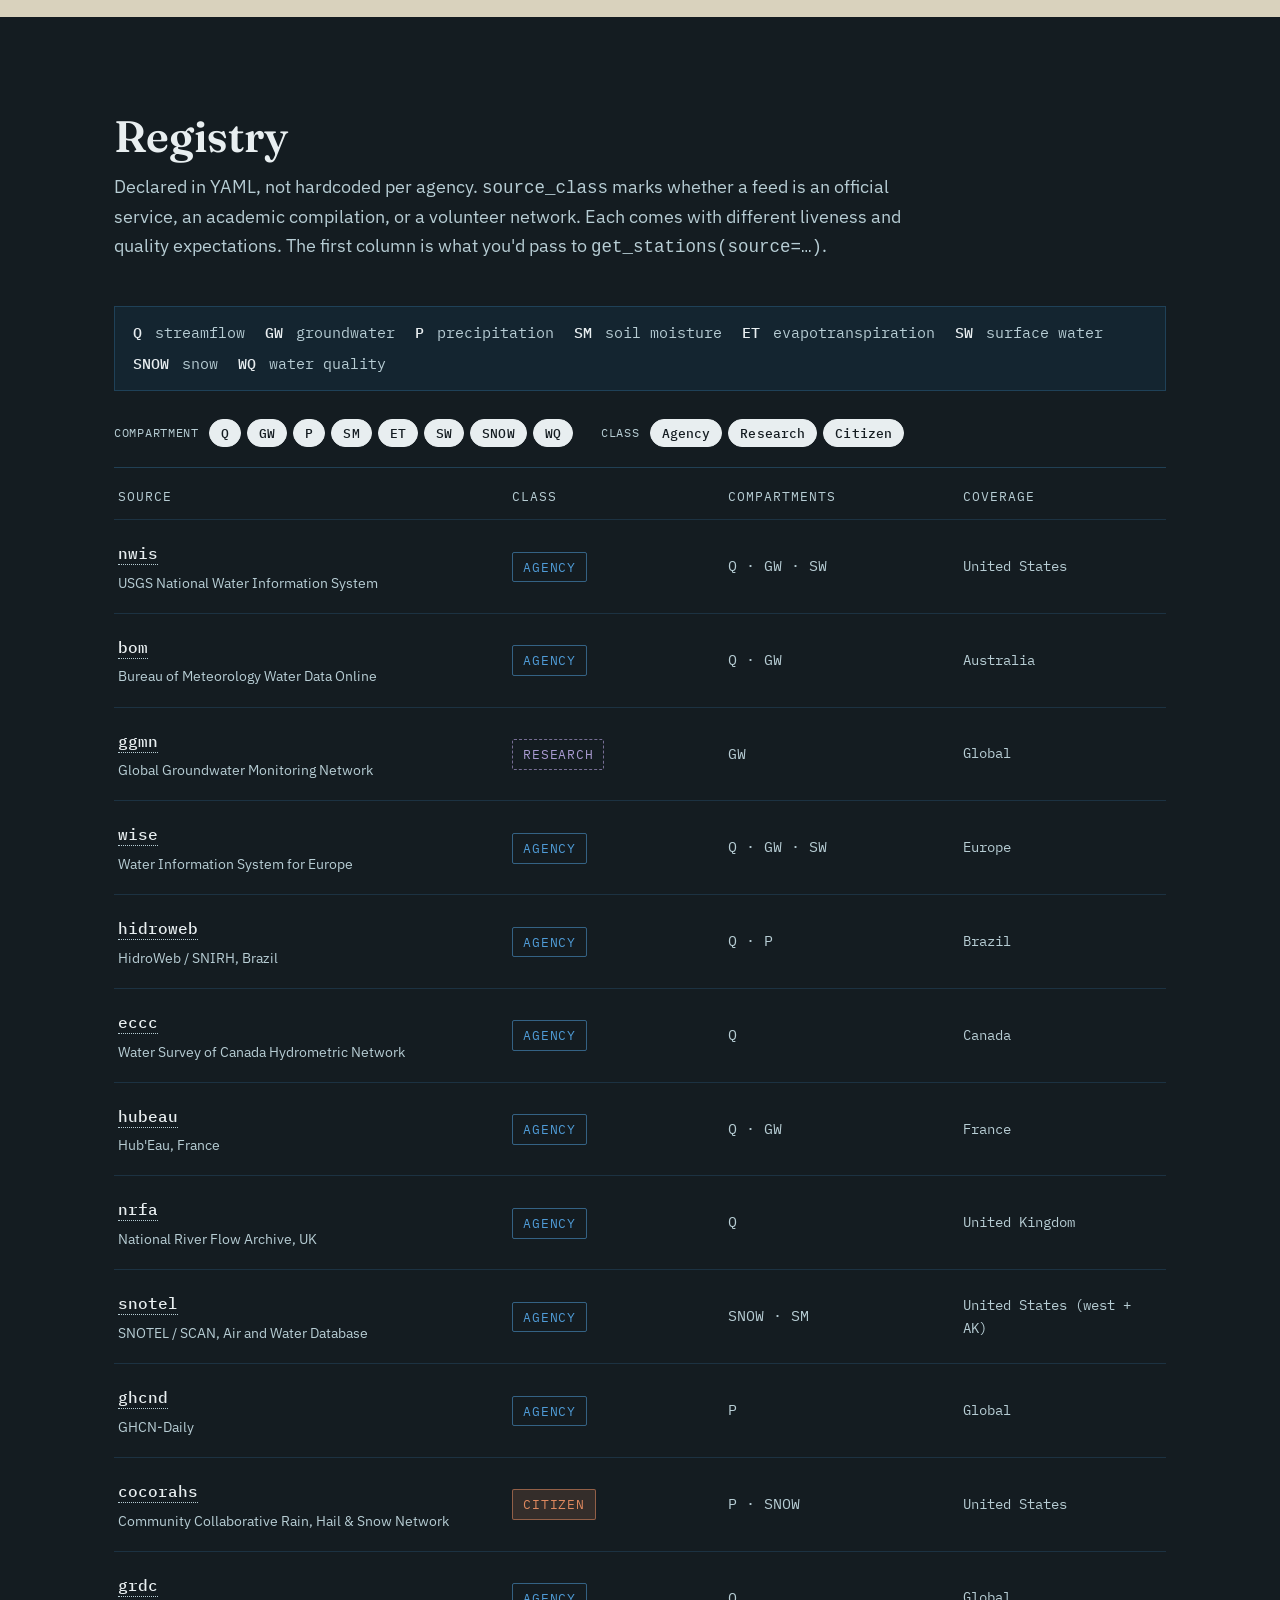
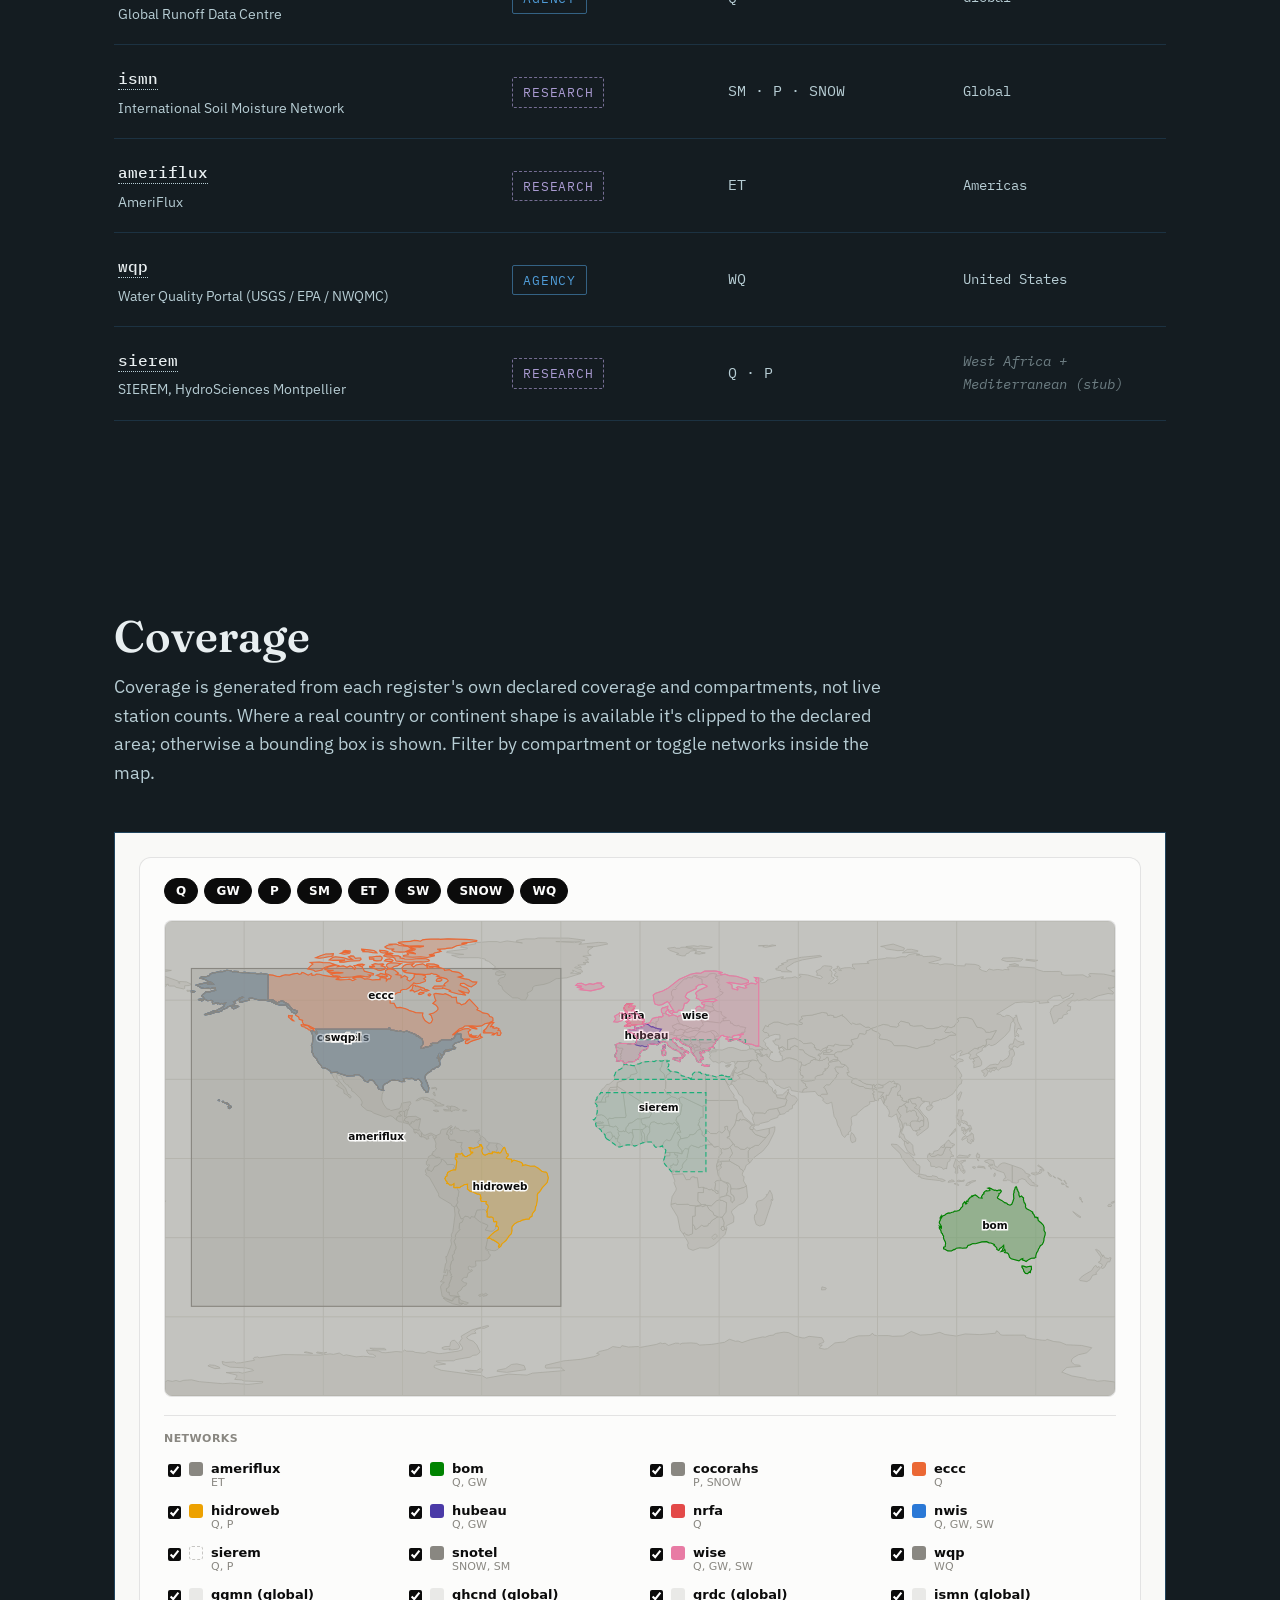
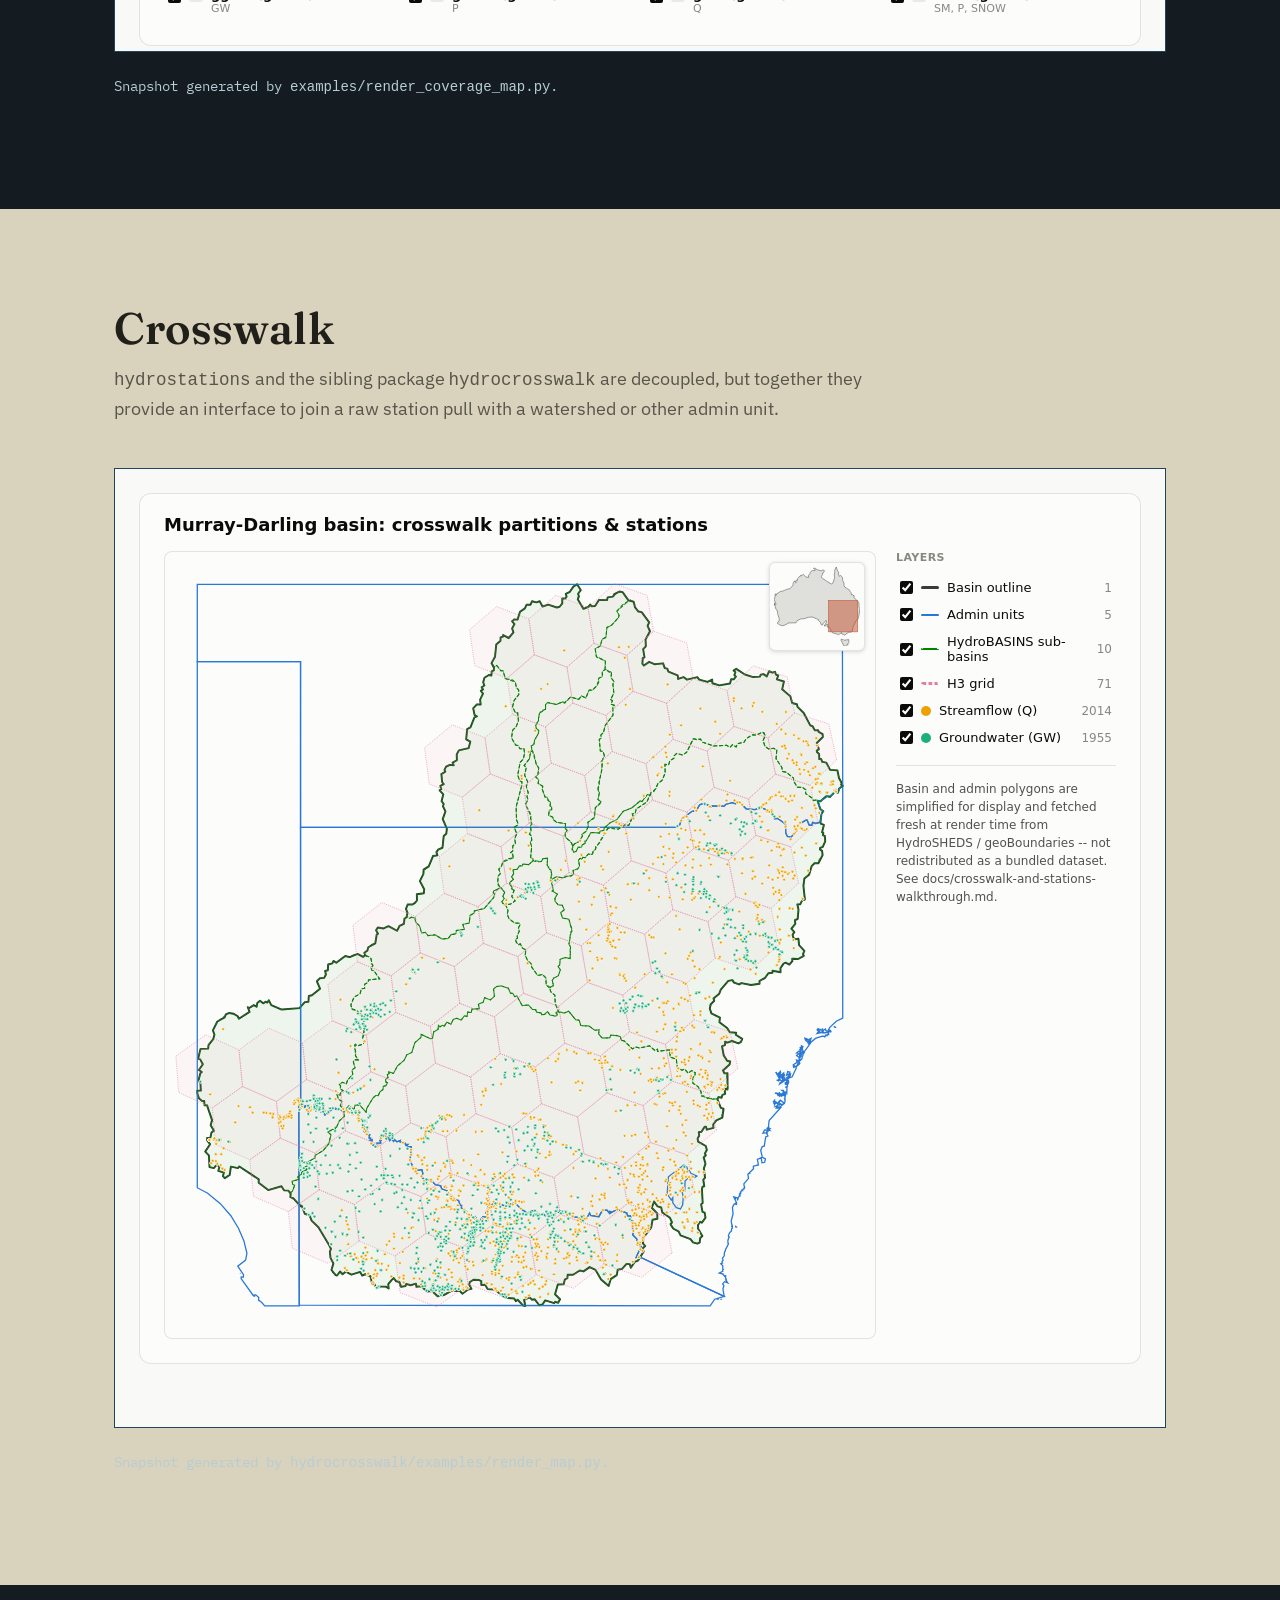
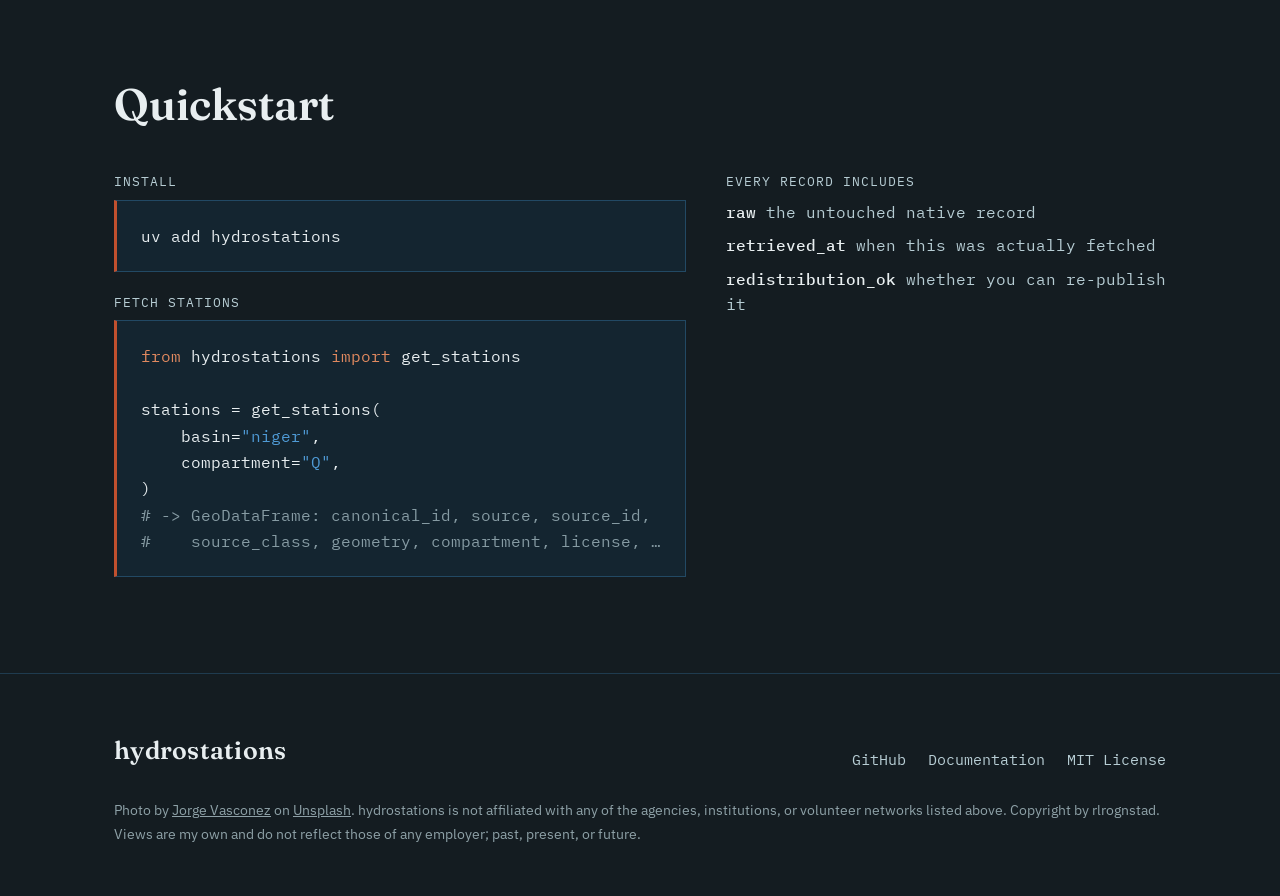
==== commit 5f398a05: "Add SW (lakes/reservoirs) to the NWIS source Second SW source after WISE, and the first US one. SW m" ====
--- a/index.html
+++ b/index.html
@@ -129,10 +129,10 @@
           <div>Coverage</div>
         </div>
 
-        <div class="register-row" data-class="agency" data-compartments="Q,GW">
+        <div class="register-row" data-class="agency" data-compartments="Q,GW,SW">
           <div class="reg-name"><a href="https://waterdata.usgs.gov/nwis" target="_blank" rel="noopener"><code>nwis</code></a><small>USGS National Water Information System</small></div>
           <div><span class="badge agency">Agency</span></div>
-          <div class="reg-compartments">Q · GW</div>
+          <div class="reg-compartments">Q · GW · SW</div>
           <div class="reg-status">United States</div>
         </div>
         <div class="register-row" data-class="agency" data-compartments="Q,GW">
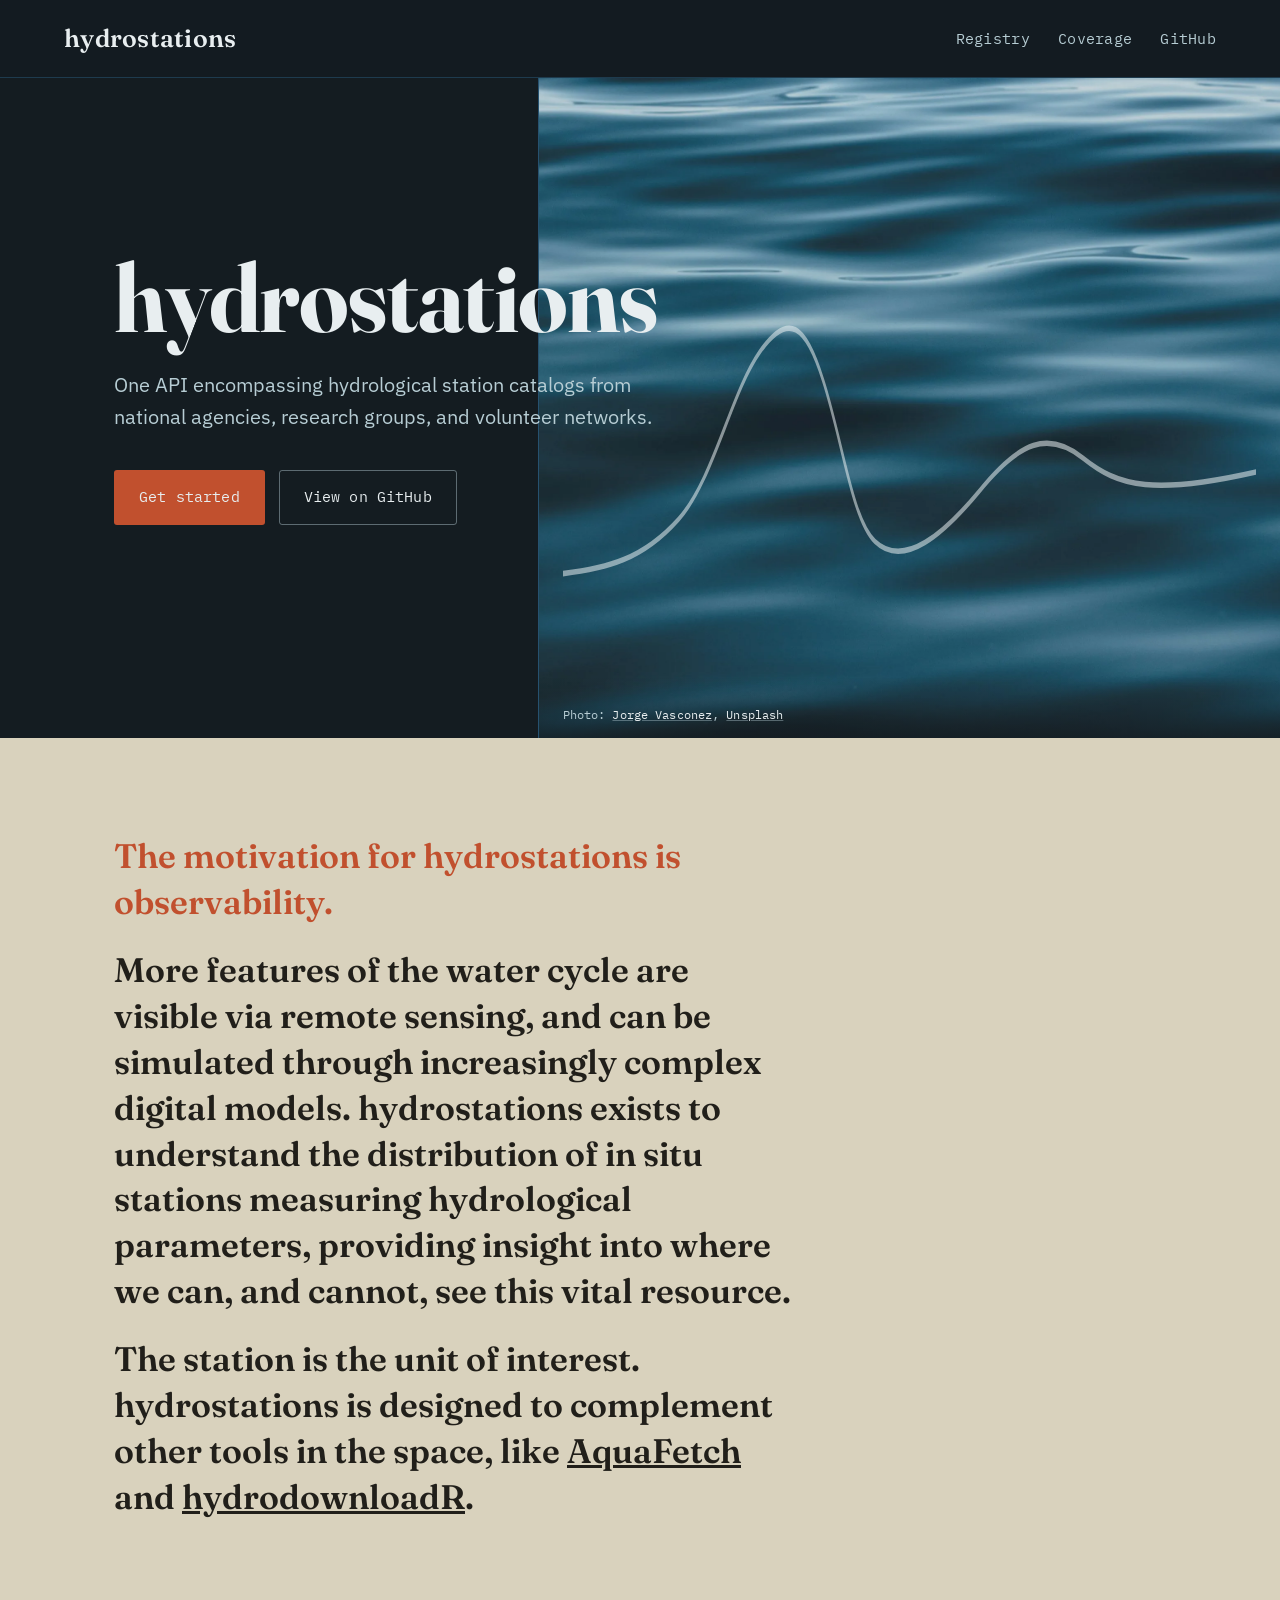
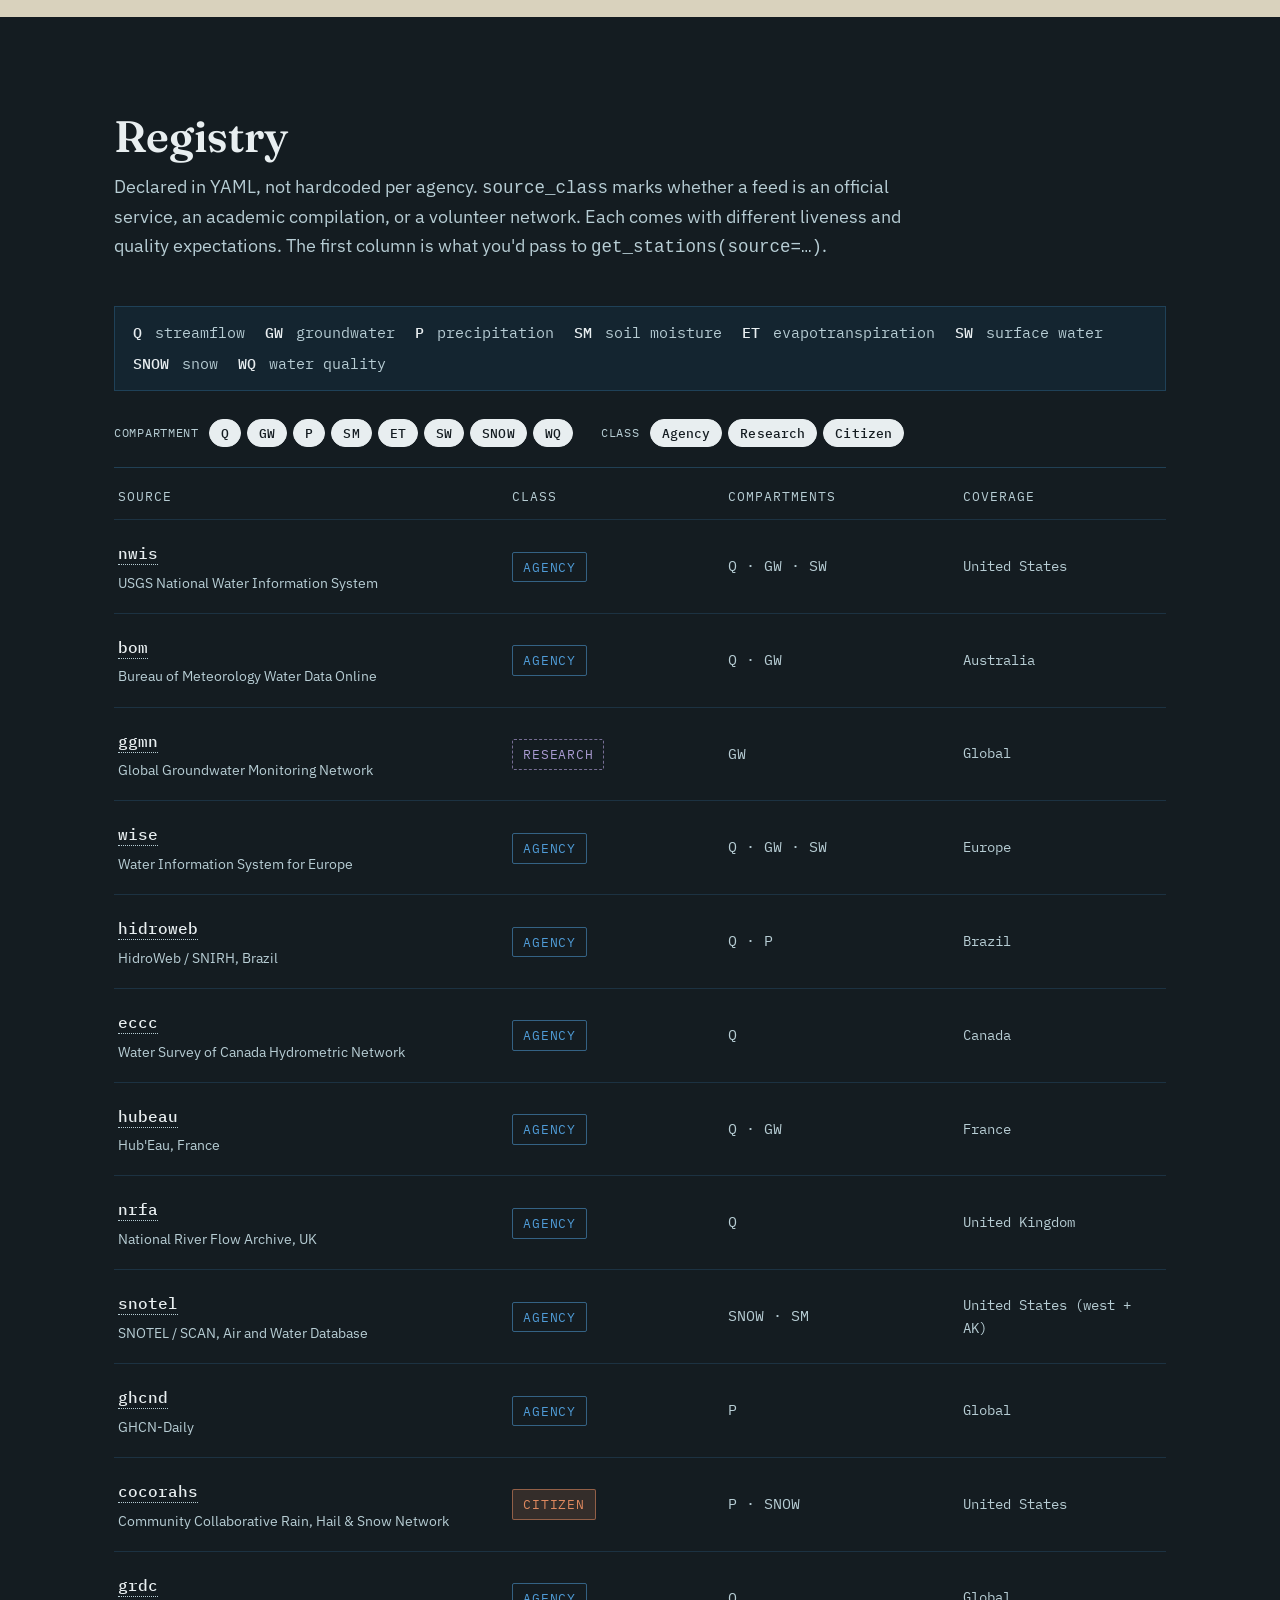
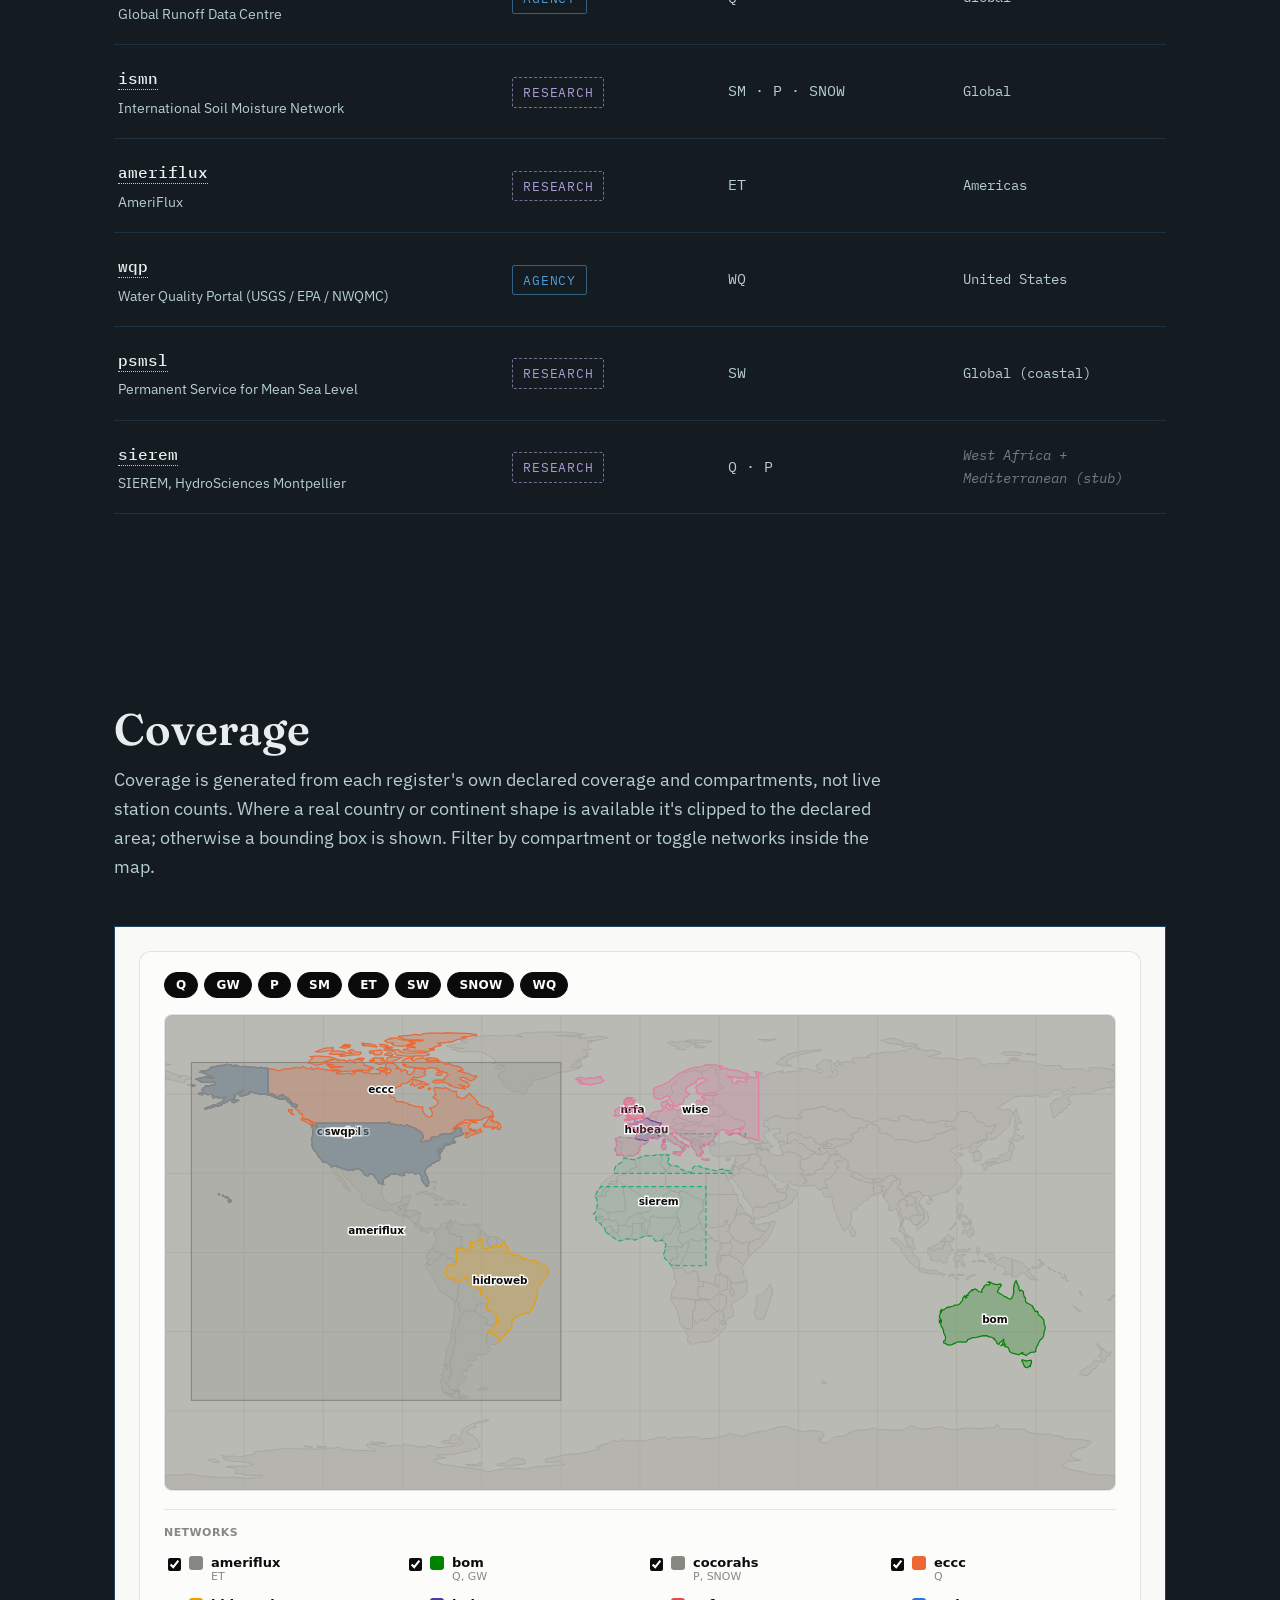
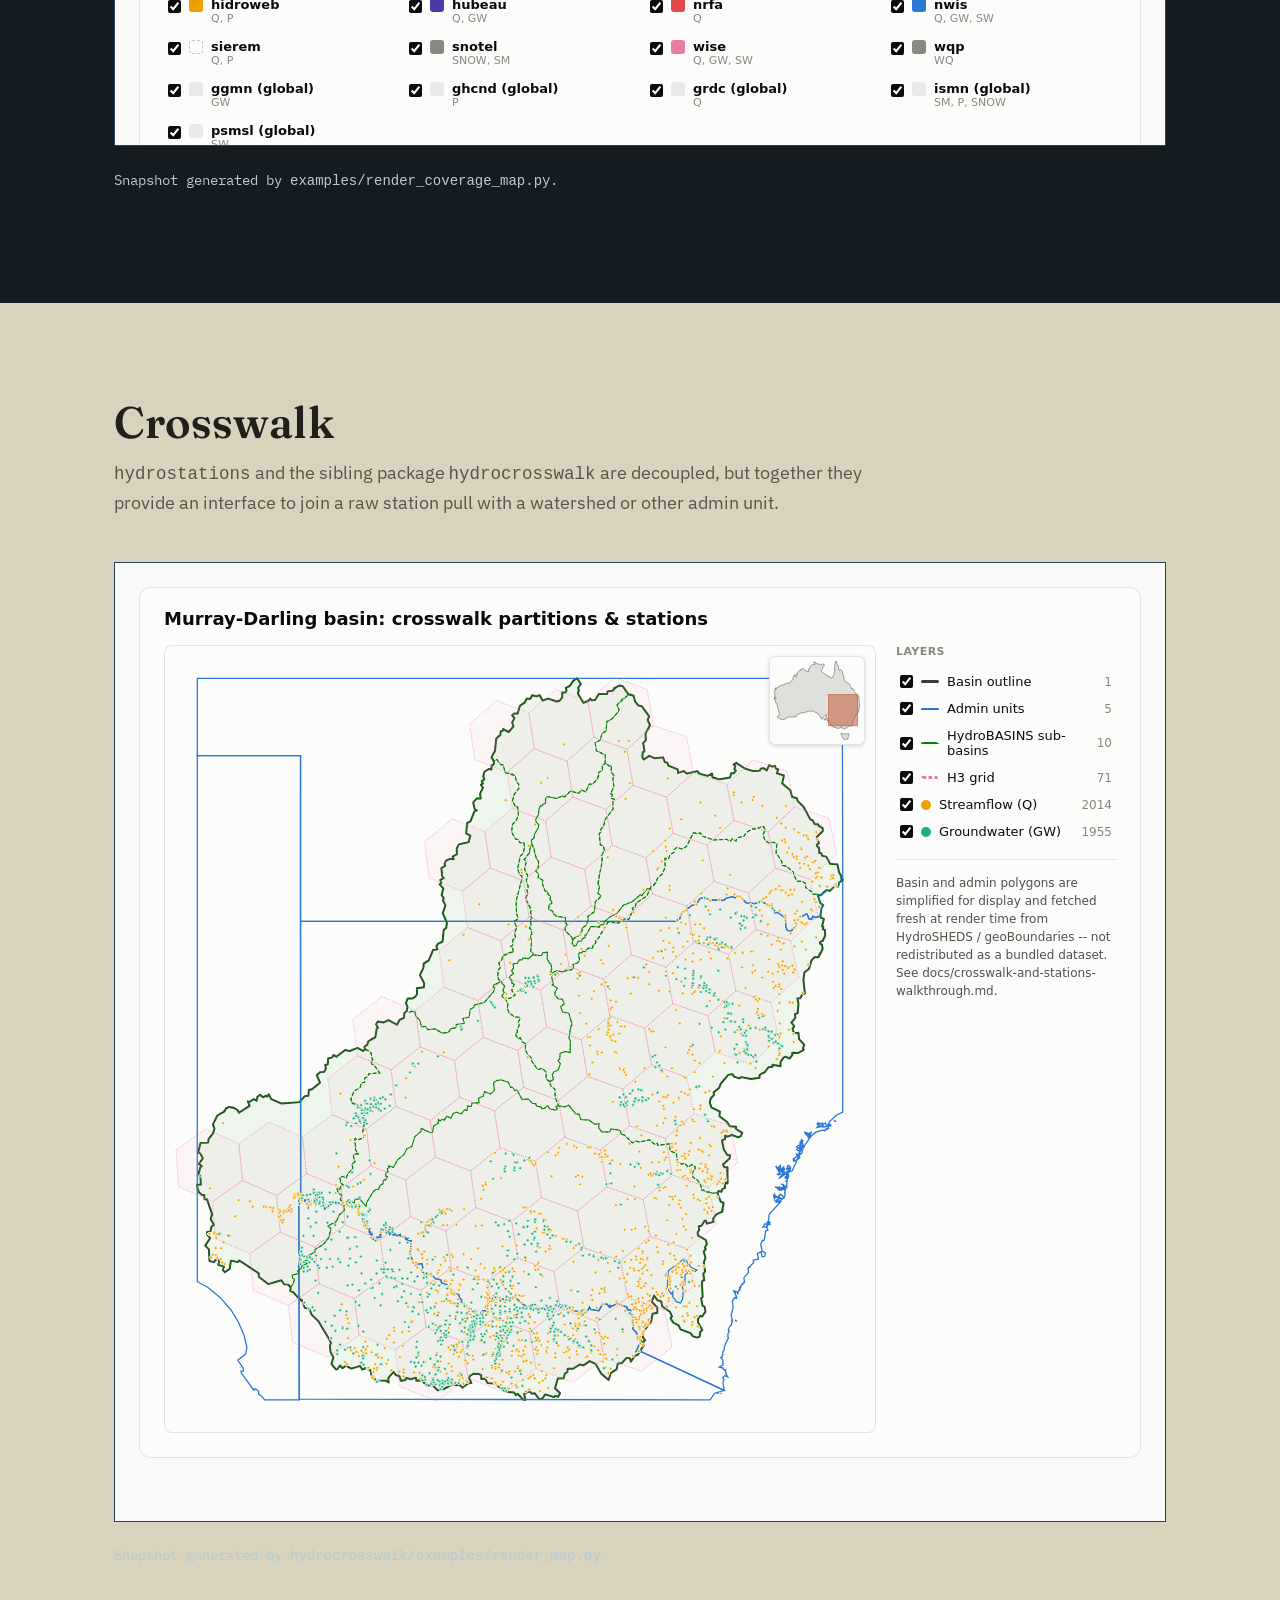
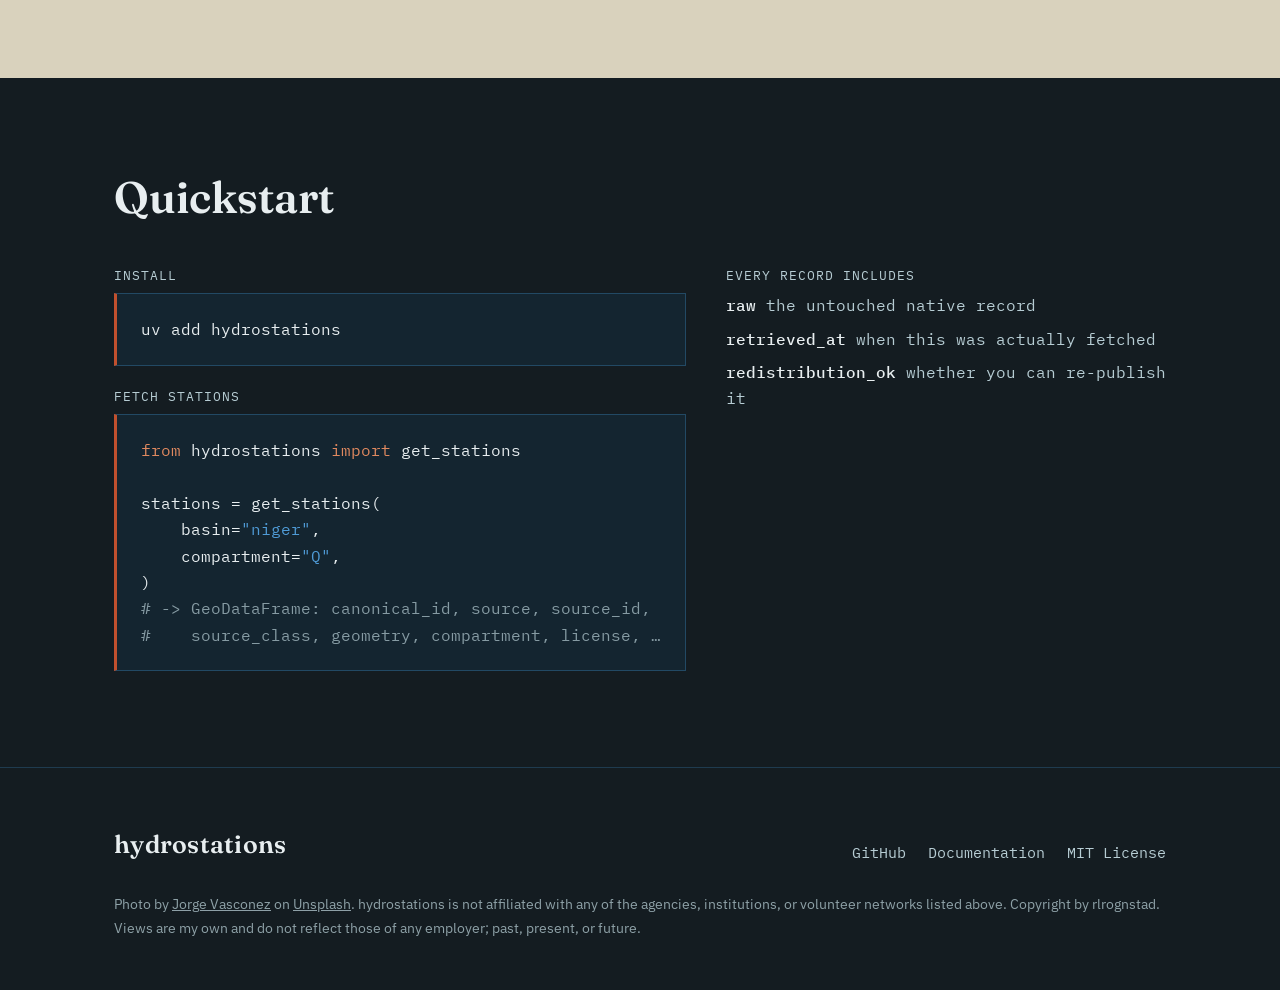
==== commit 3adbf646: "Add PSMSL (Permanent Service for Mean Sea Level) as a source Global coastal tide-gauge catalogue -> " ====
--- a/index.html
+++ b/index.html
@@ -219,6 +219,12 @@
           <div class="reg-compartments">WQ</div>
           <div class="reg-status">United States</div>
         </div>
+        <div class="register-row" data-class="research" data-compartments="SW">
+          <div class="reg-name"><a href="https://psmsl.org/" target="_blank" rel="noopener"><code>psmsl</code></a><small>Permanent Service for Mean Sea Level</small></div>
+          <div><span class="badge research">Research</span></div>
+          <div class="reg-compartments">SW</div>
+          <div class="reg-status">Global (coastal)</div>
+        </div>
         <div class="register-row" data-class="research" data-compartments="Q,P">
           <div class="reg-name"><a href="http://www.hydrosciences.fr/sierem/" target="_blank" rel="noopener"><code>sierem</code></a><small>SIEREM, HydroSciences Montpellier</small></div>
           <div><span class="badge research">Research</span></div>
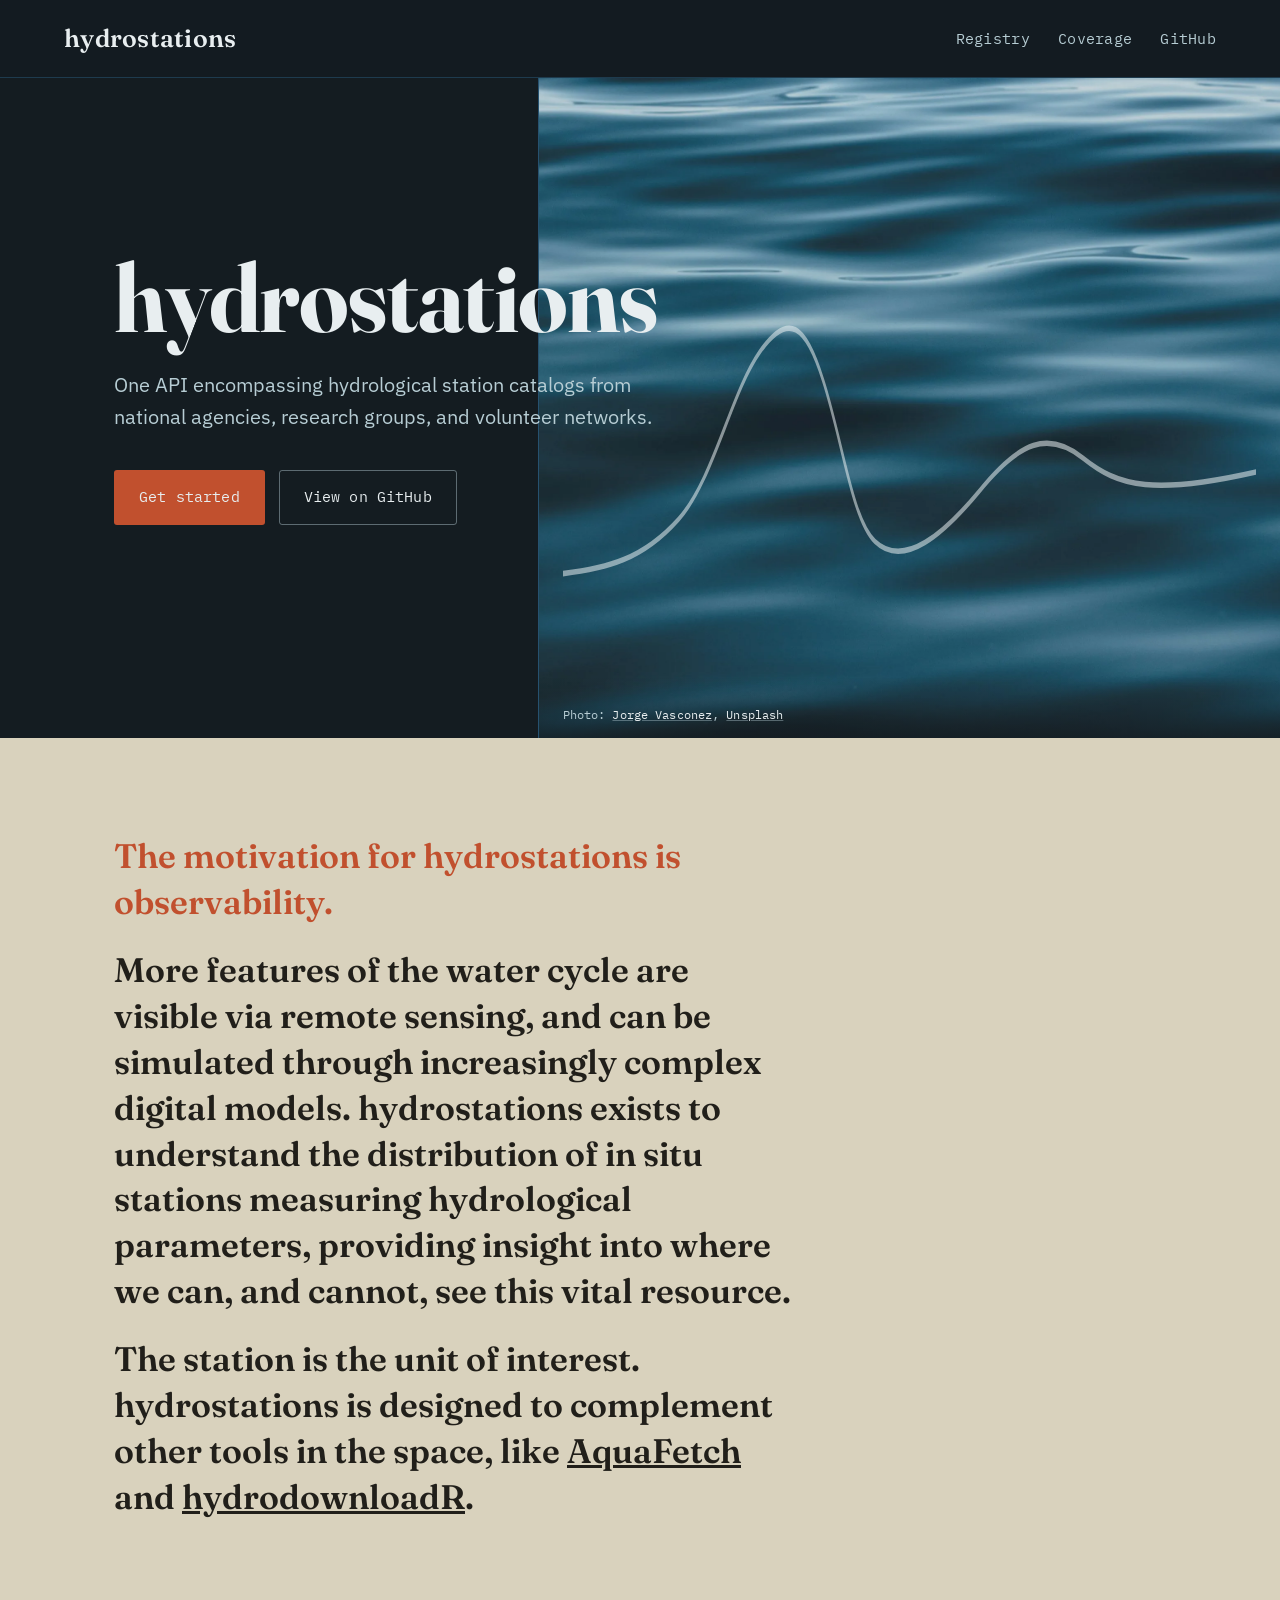
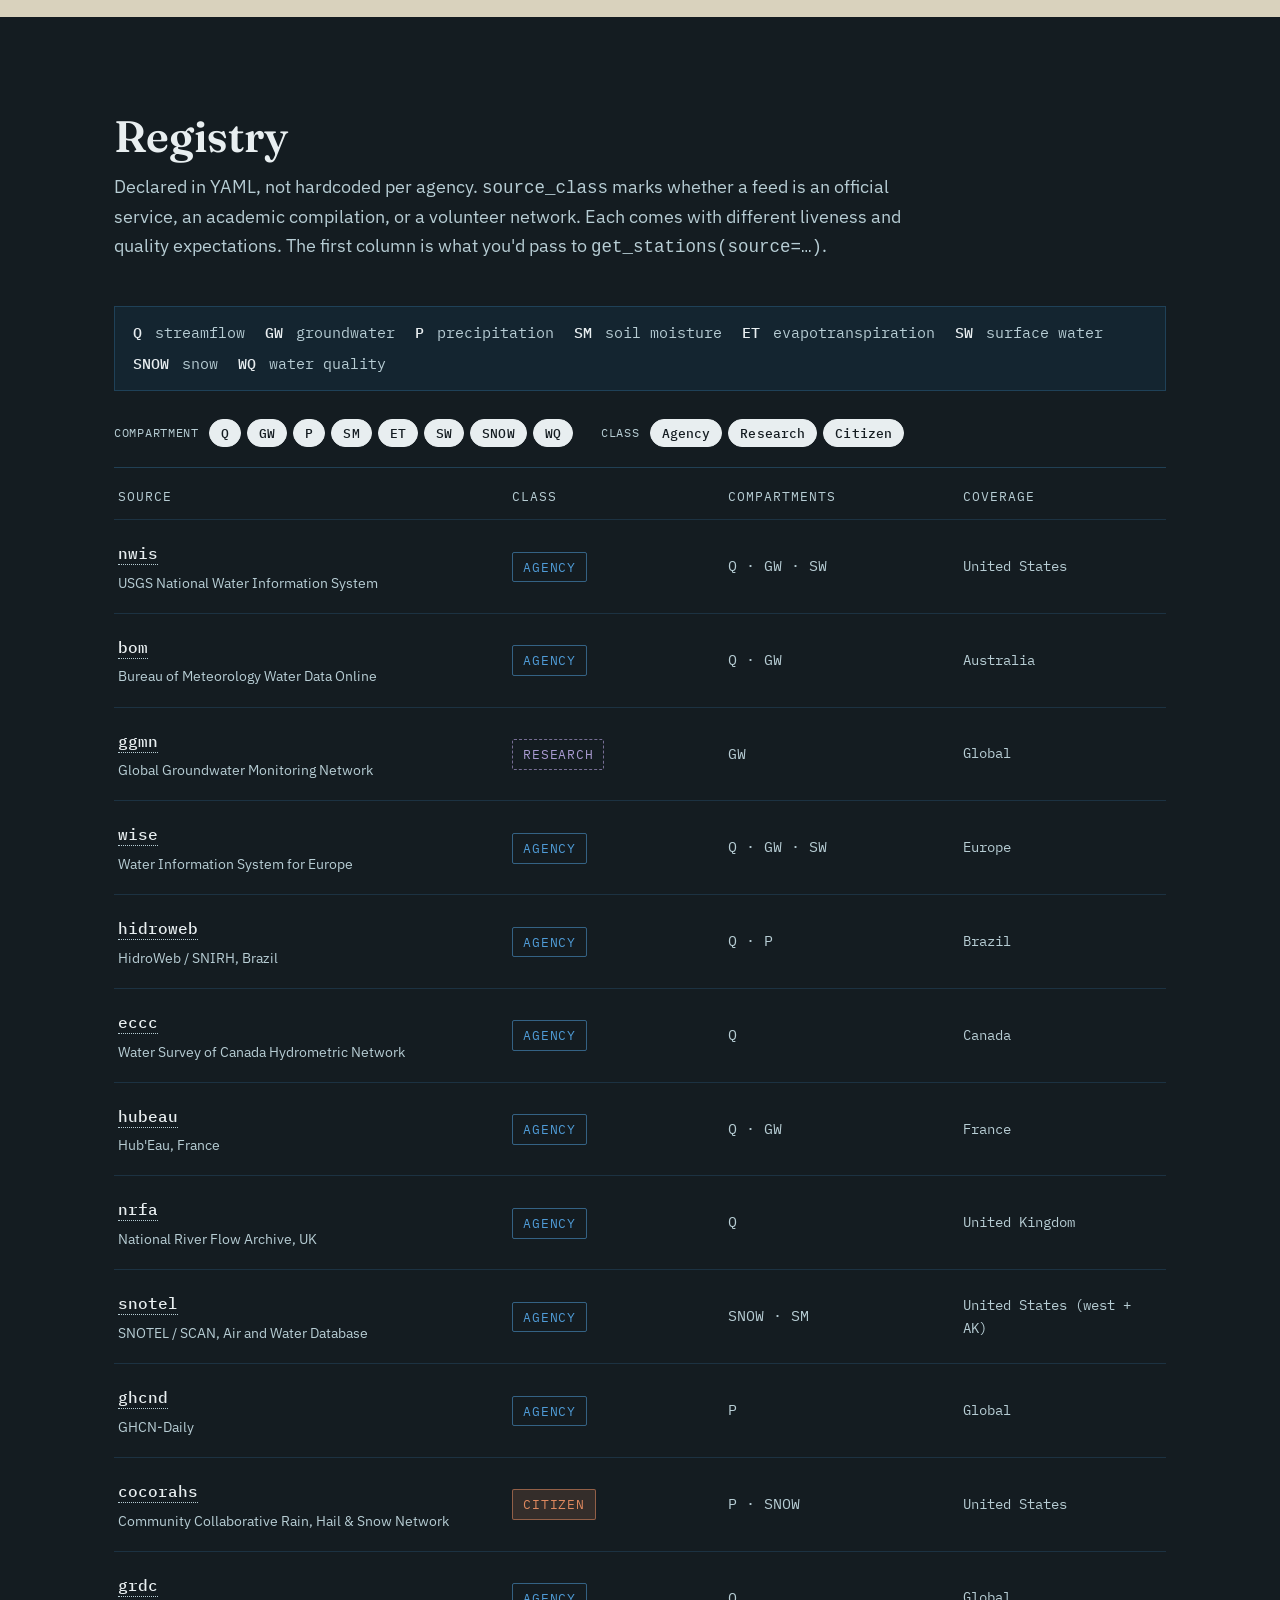
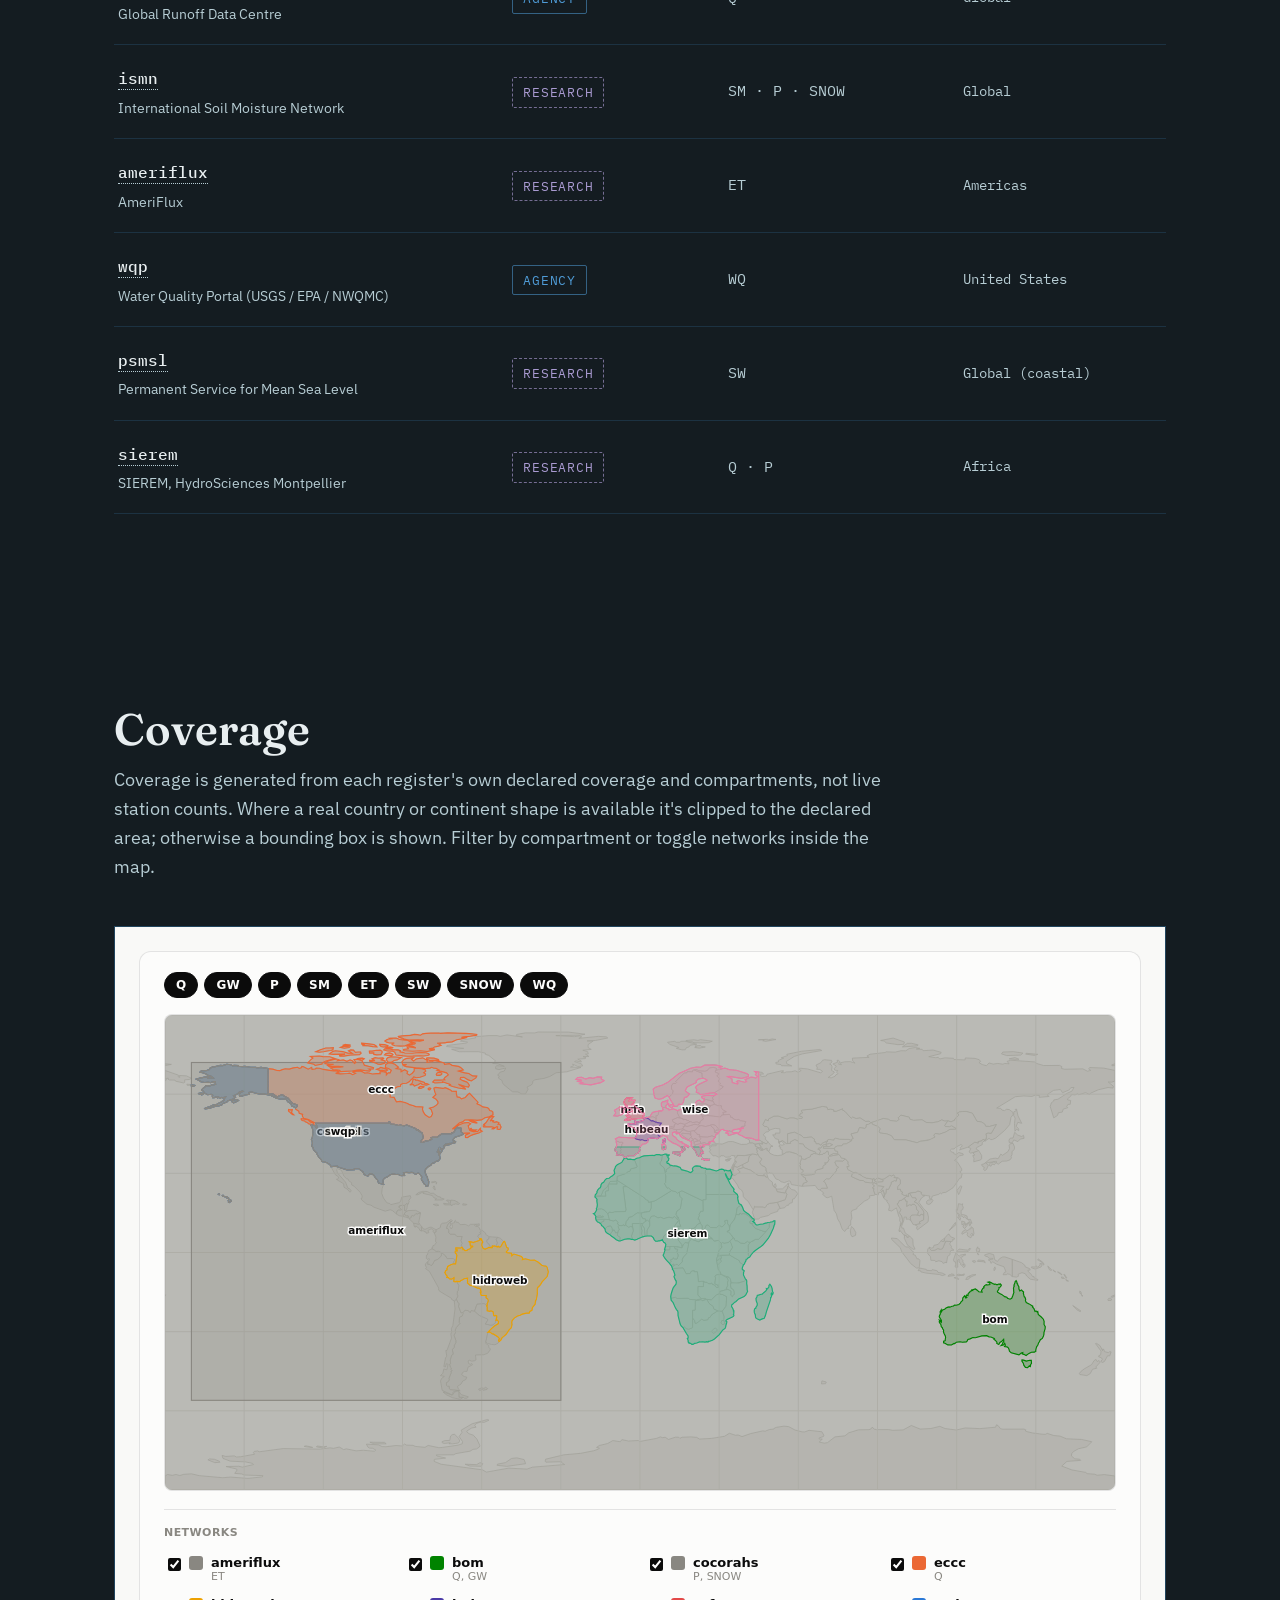
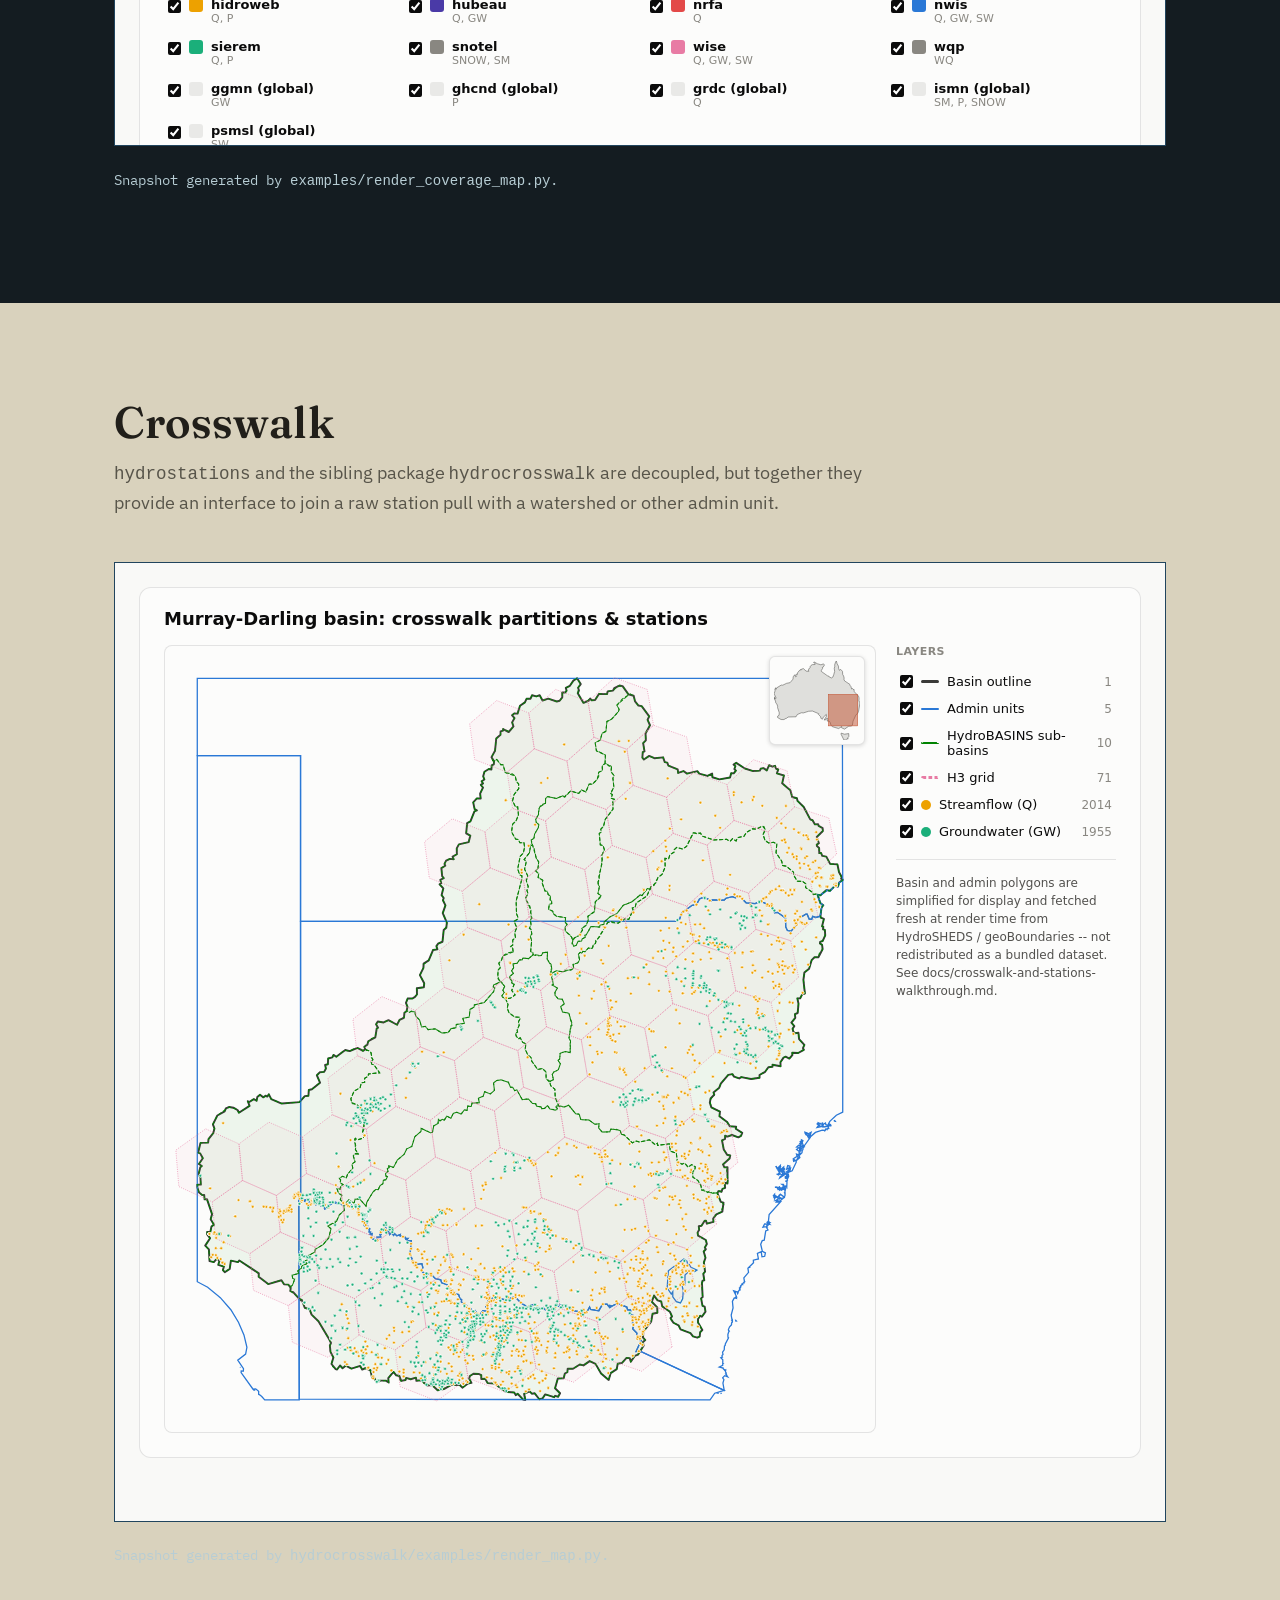
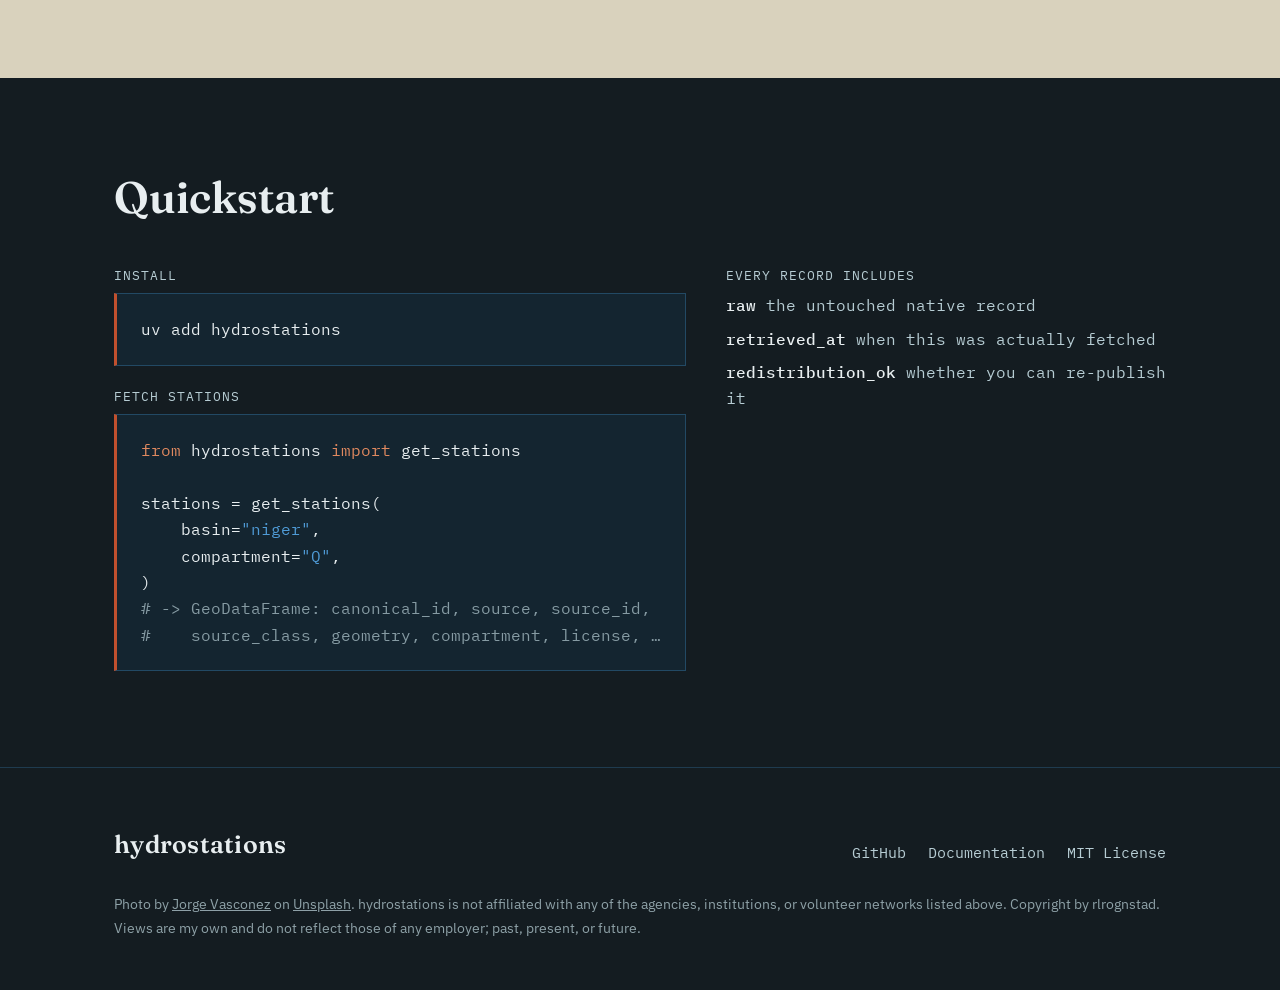
==== commit 369d5404: "Implement the SIEREM adapter (first African source) SIEREM was a stub since the initial scaffold. In" ====
--- a/index.html
+++ b/index.html
@@ -229,7 +229,7 @@
           <div class="reg-name"><a href="http://www.hydrosciences.fr/sierem/" target="_blank" rel="noopener"><code>sierem</code></a><small>SIEREM, HydroSciences Montpellier</small></div>
           <div><span class="badge research">Research</span></div>
           <div class="reg-compartments">Q · P</div>
-          <div class="reg-status stub">West Africa + Mediterranean (stub)</div>
+          <div class="reg-status">Africa</div>
         </div>
       </div>
       <p class="register-empty" id="register-empty" hidden>No sources match the current filters.</p>
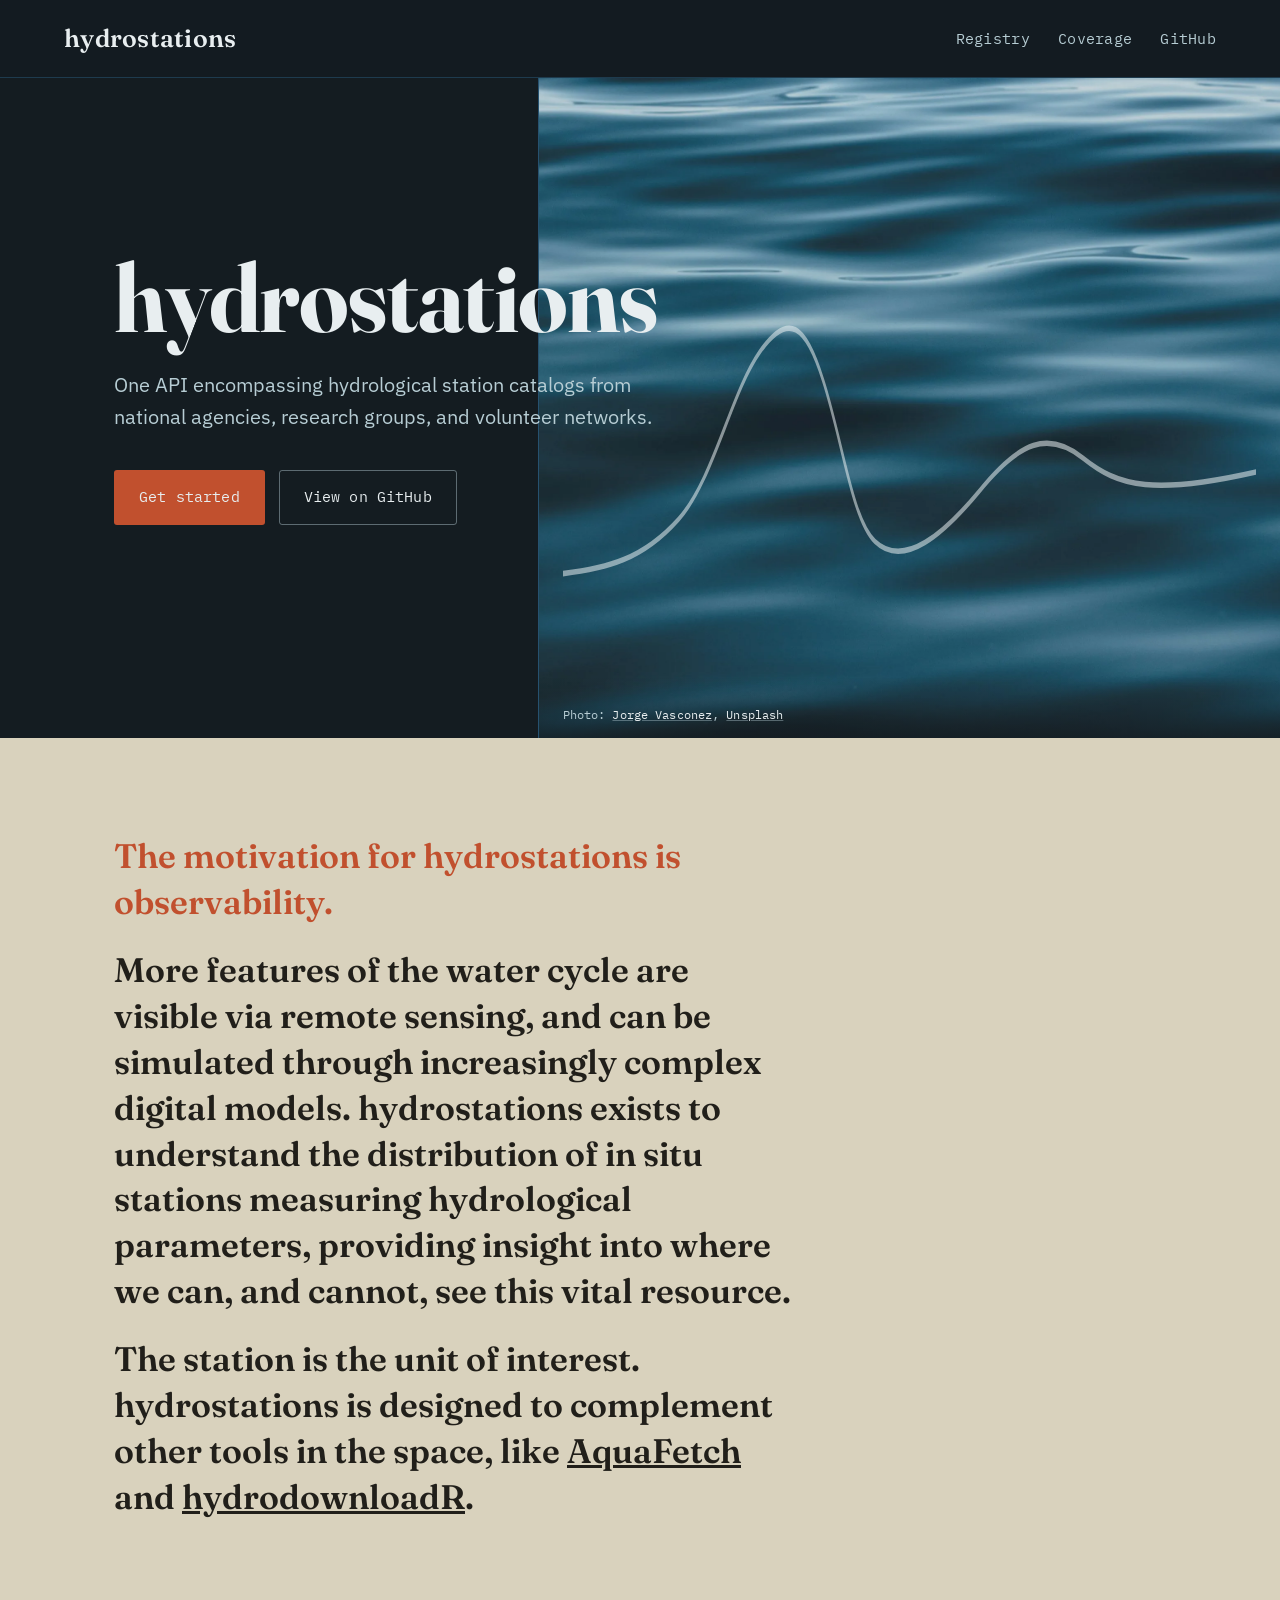
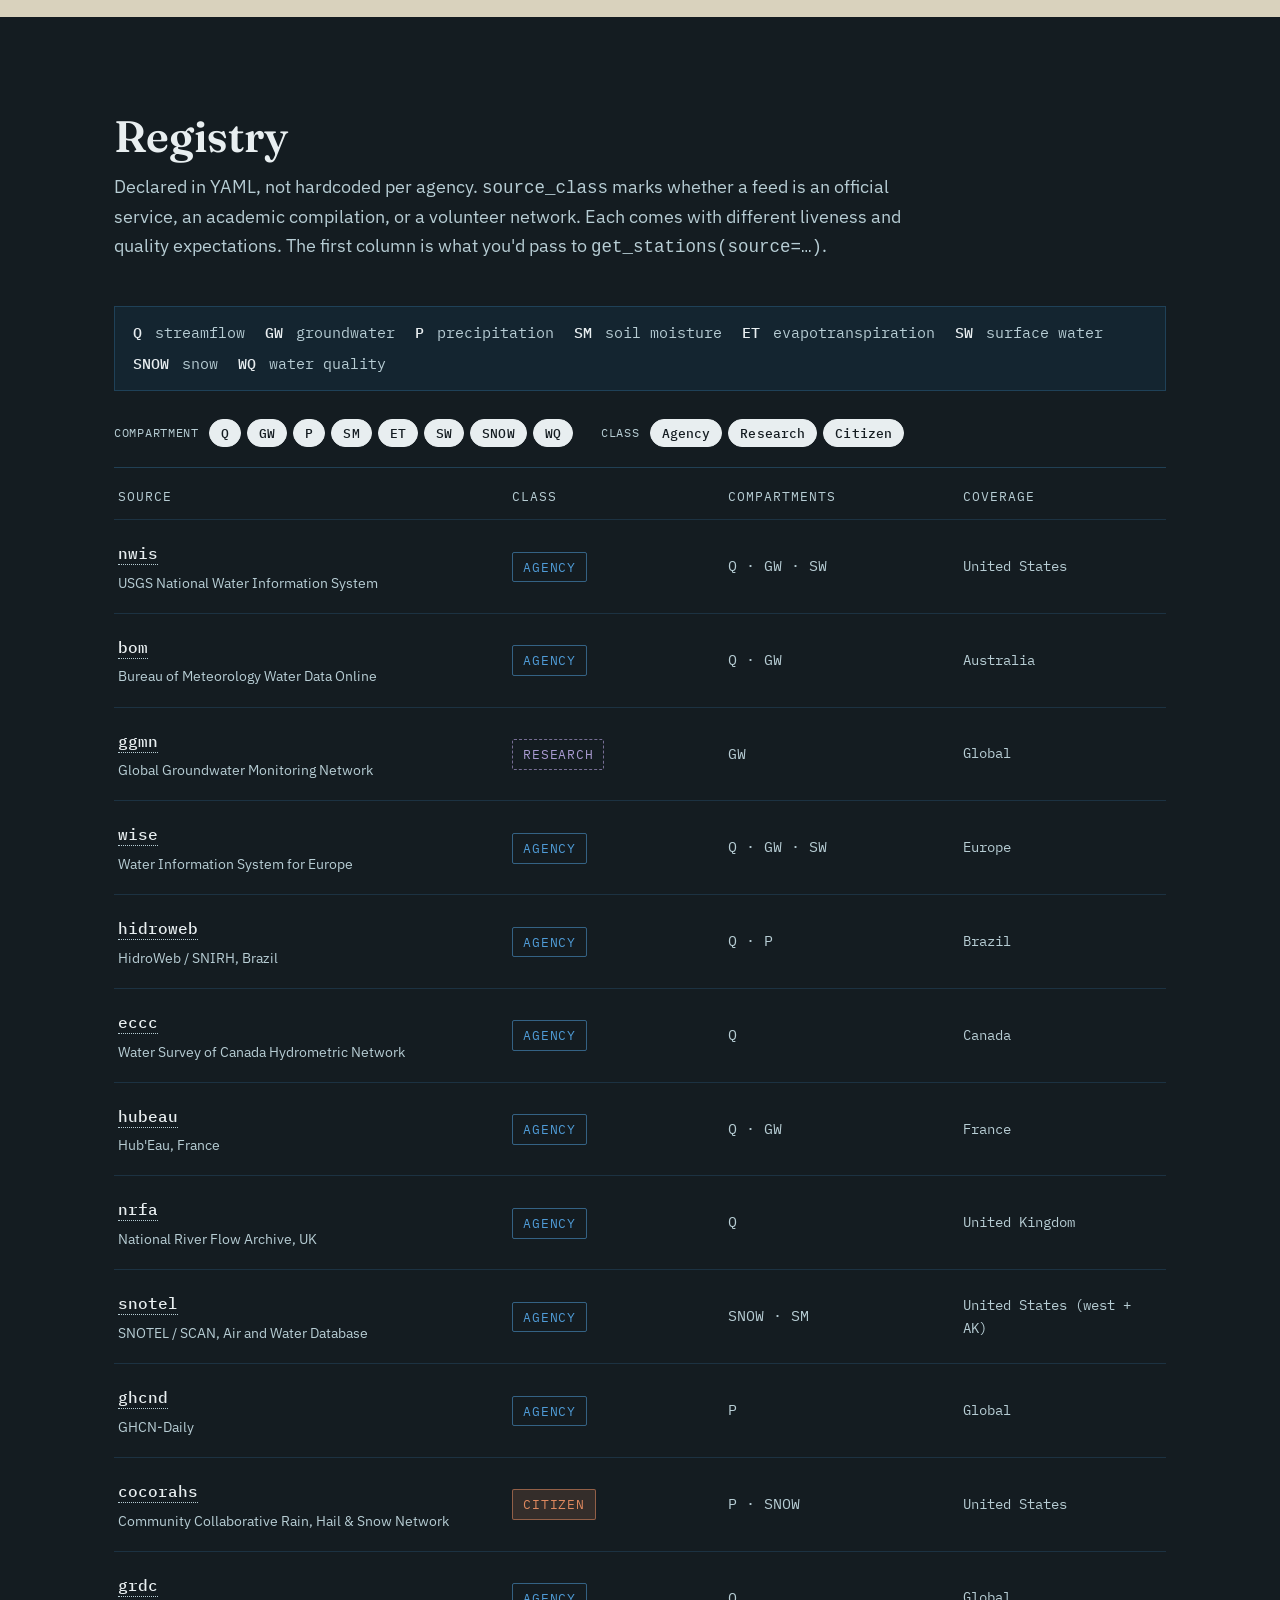
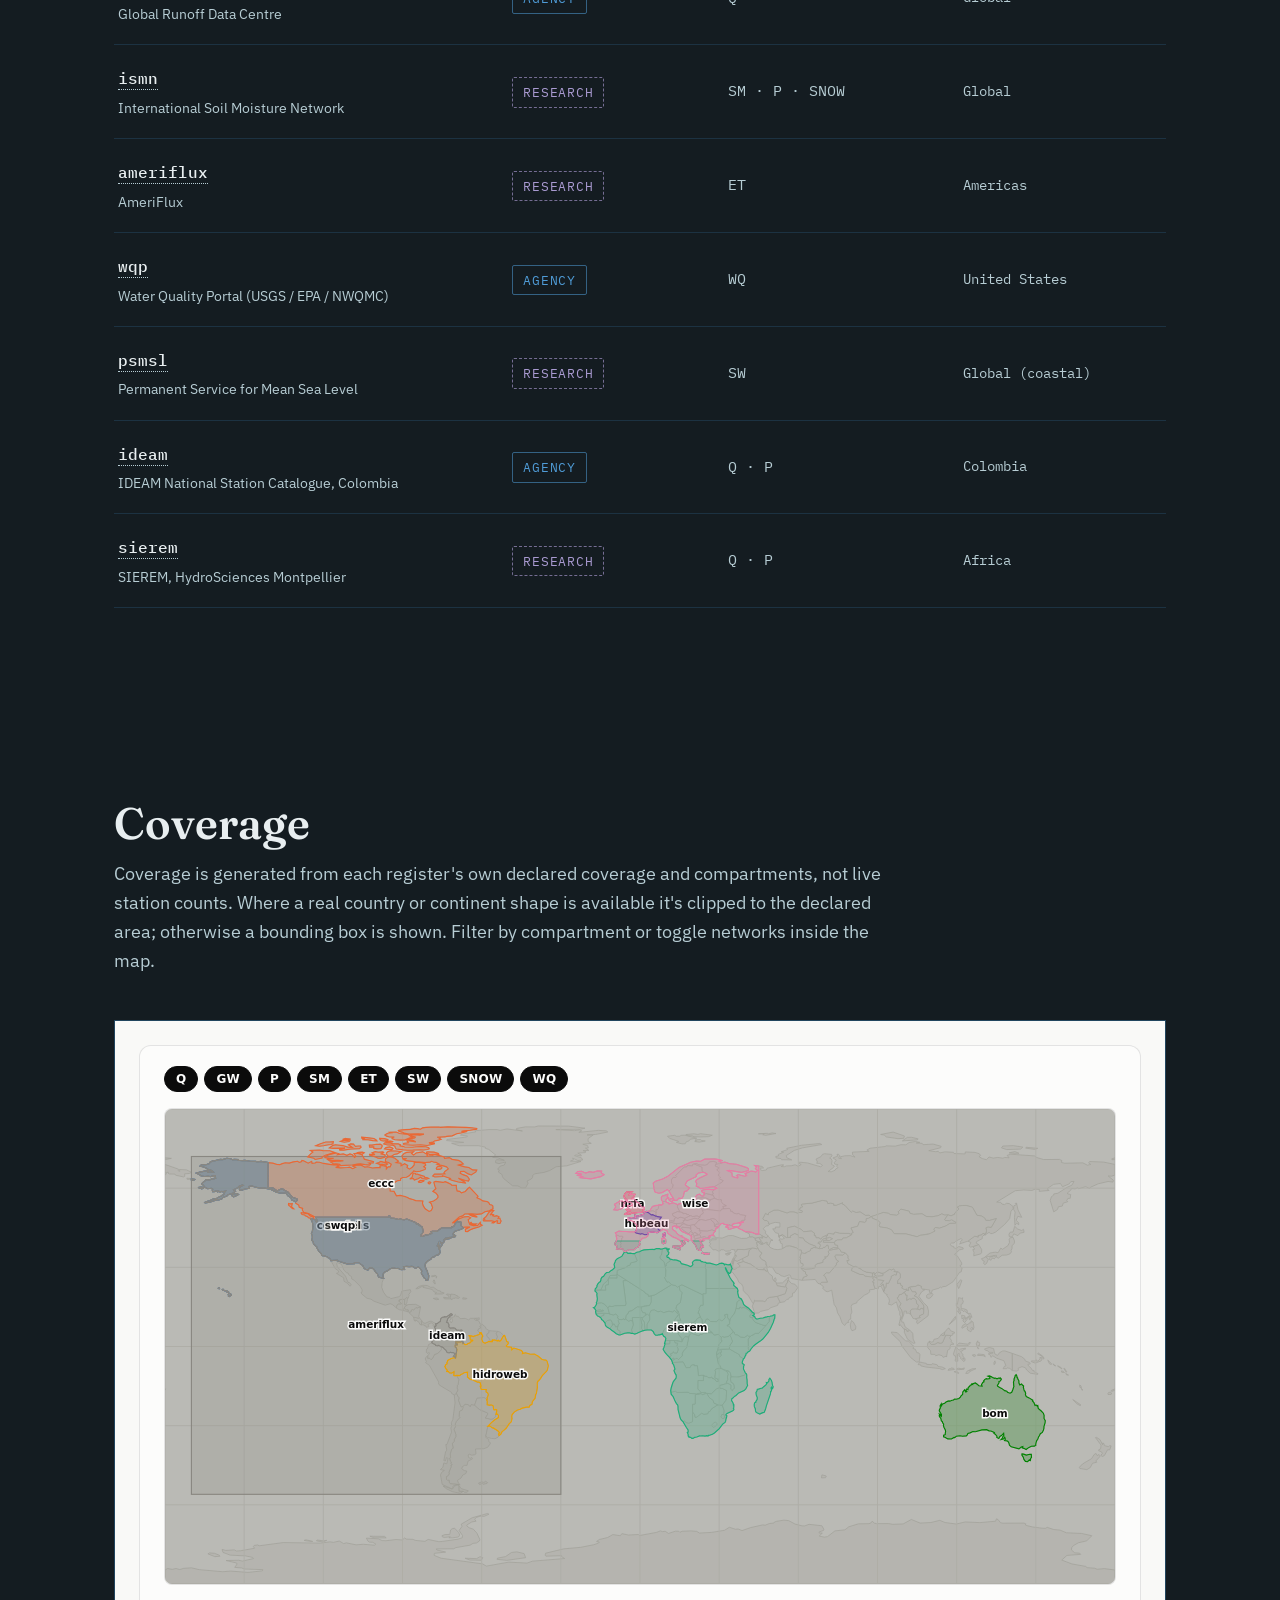
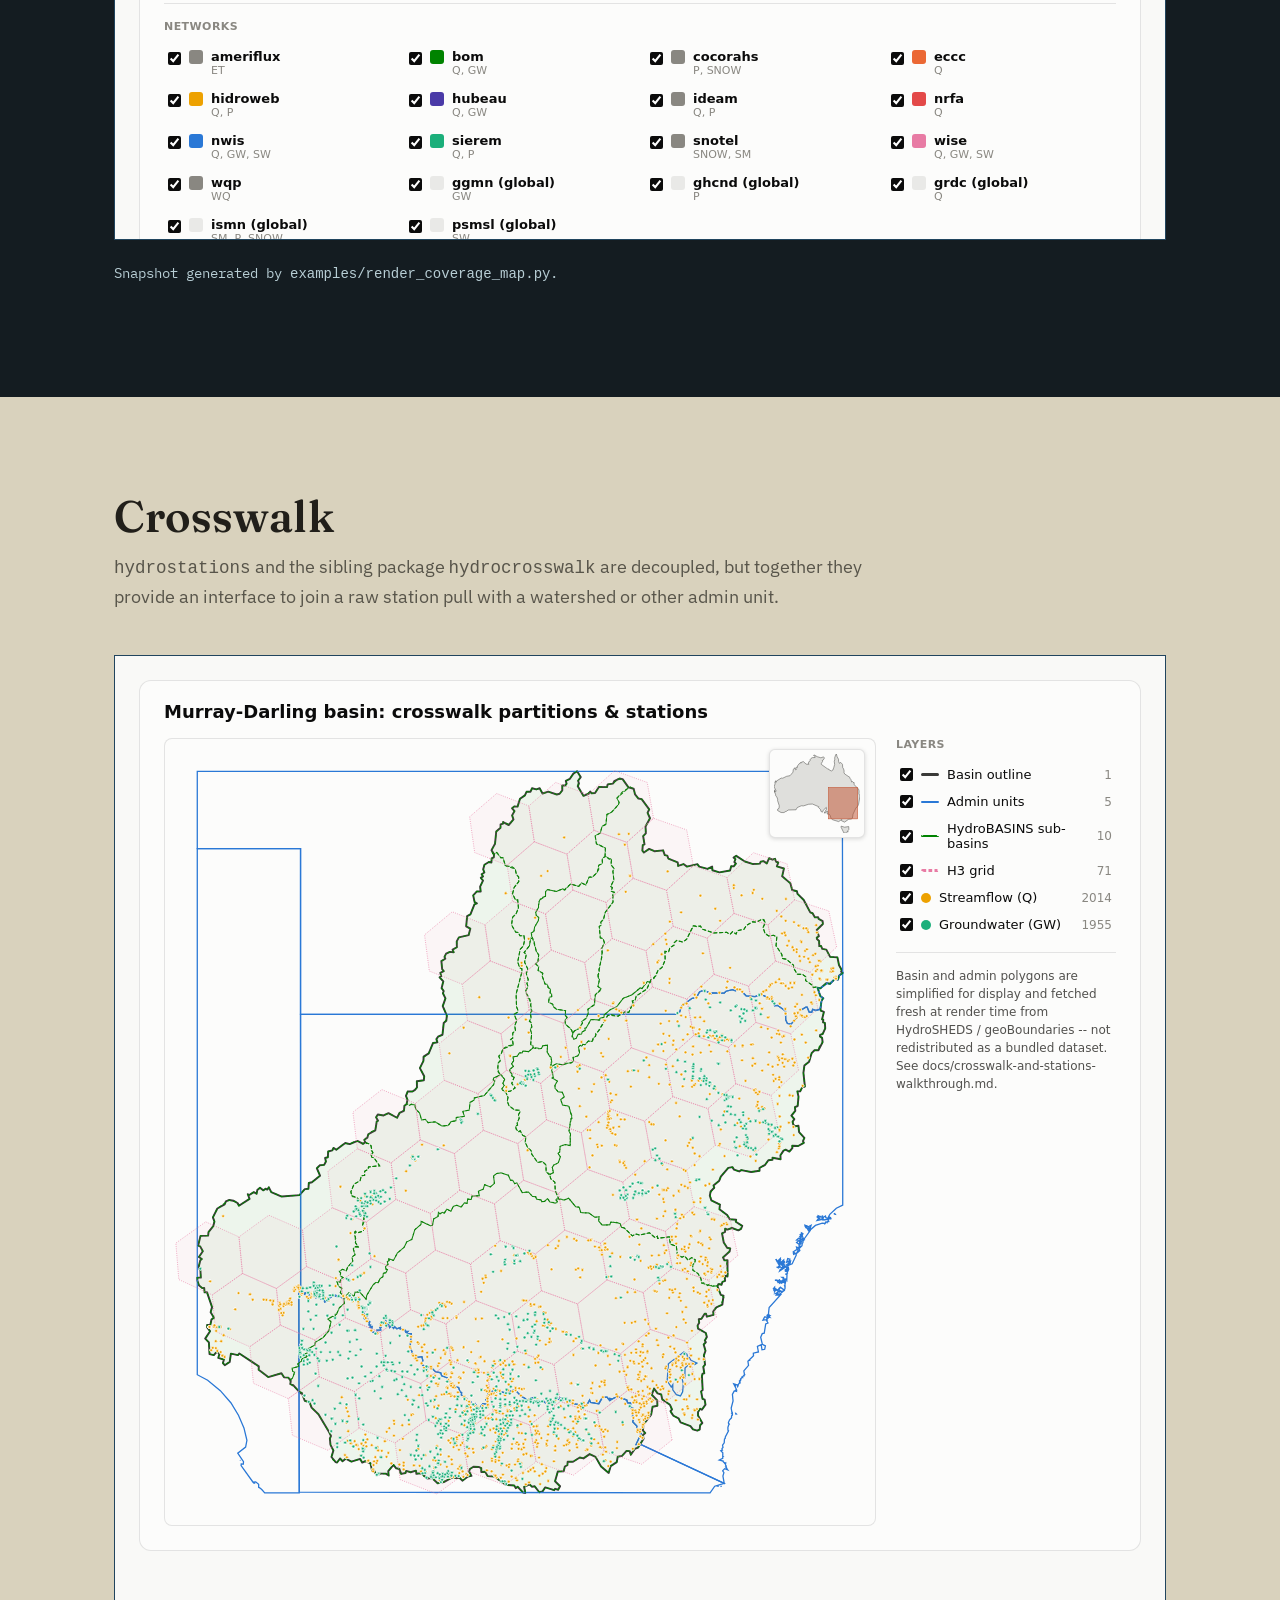
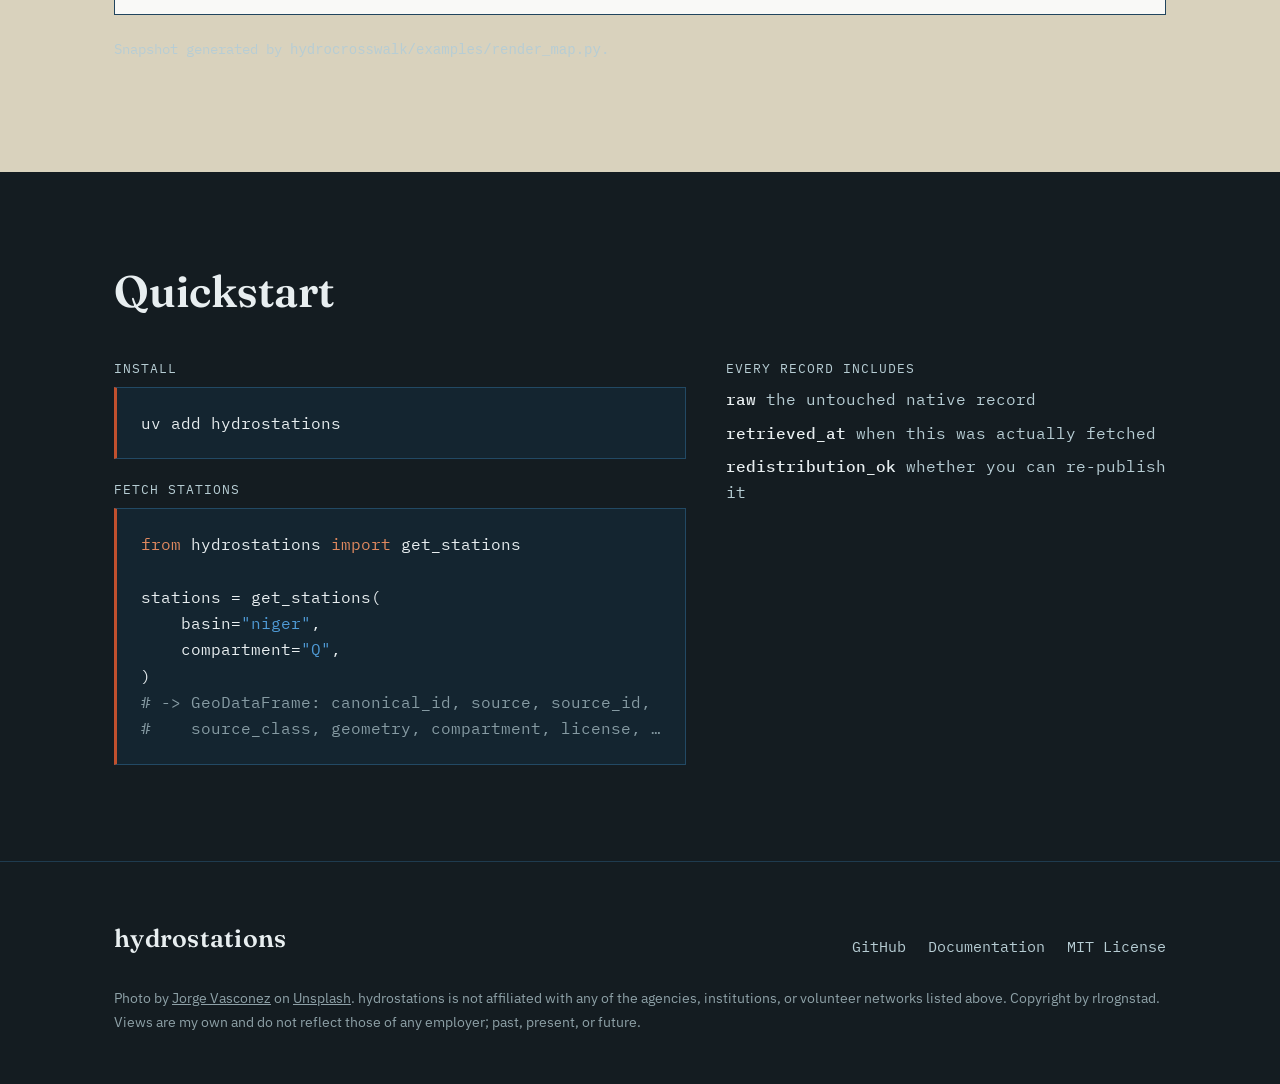
==== commit 4c0cb53d: "Add IDEAM (Colombia) via a new socrata protocol adapter First South American source outside Brazil, " ====
--- a/index.html
+++ b/index.html
@@ -225,6 +225,12 @@
           <div class="reg-compartments">SW</div>
           <div class="reg-status">Global (coastal)</div>
         </div>
+        <div class="register-row" data-class="agency" data-compartments="Q,P">
+          <div class="reg-name"><a href="https://www.datos.gov.co/d/hp9r-jxuu" target="_blank" rel="noopener"><code>ideam</code></a><small>IDEAM National Station Catalogue, Colombia</small></div>
+          <div><span class="badge agency">Agency</span></div>
+          <div class="reg-compartments">Q · P</div>
+          <div class="reg-status">Colombia</div>
+        </div>
         <div class="register-row" data-class="research" data-compartments="Q,P">
           <div class="reg-name"><a href="http://www.hydrosciences.fr/sierem/" target="_blank" rel="noopener"><code>sierem</code></a><small>SIEREM, HydroSciences Montpellier</small></div>
           <div><span class="badge research">Research</span></div>
